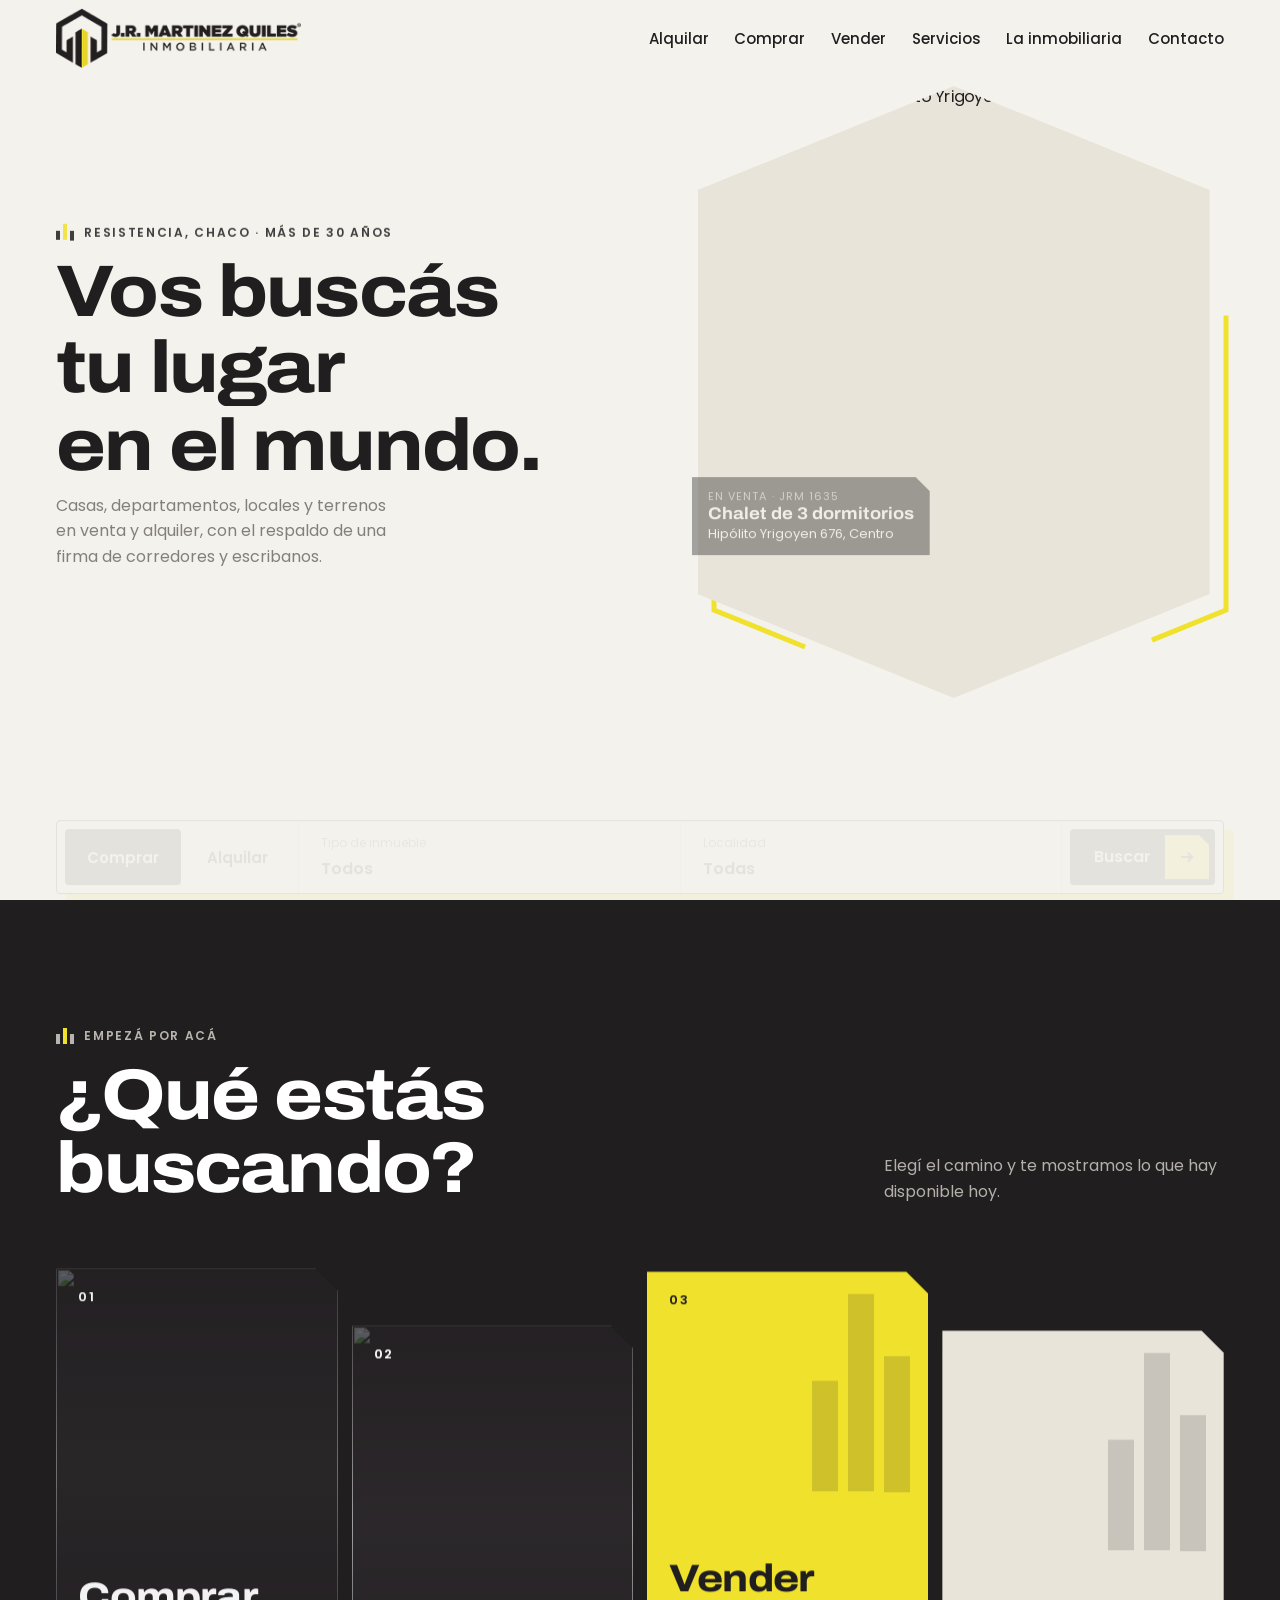
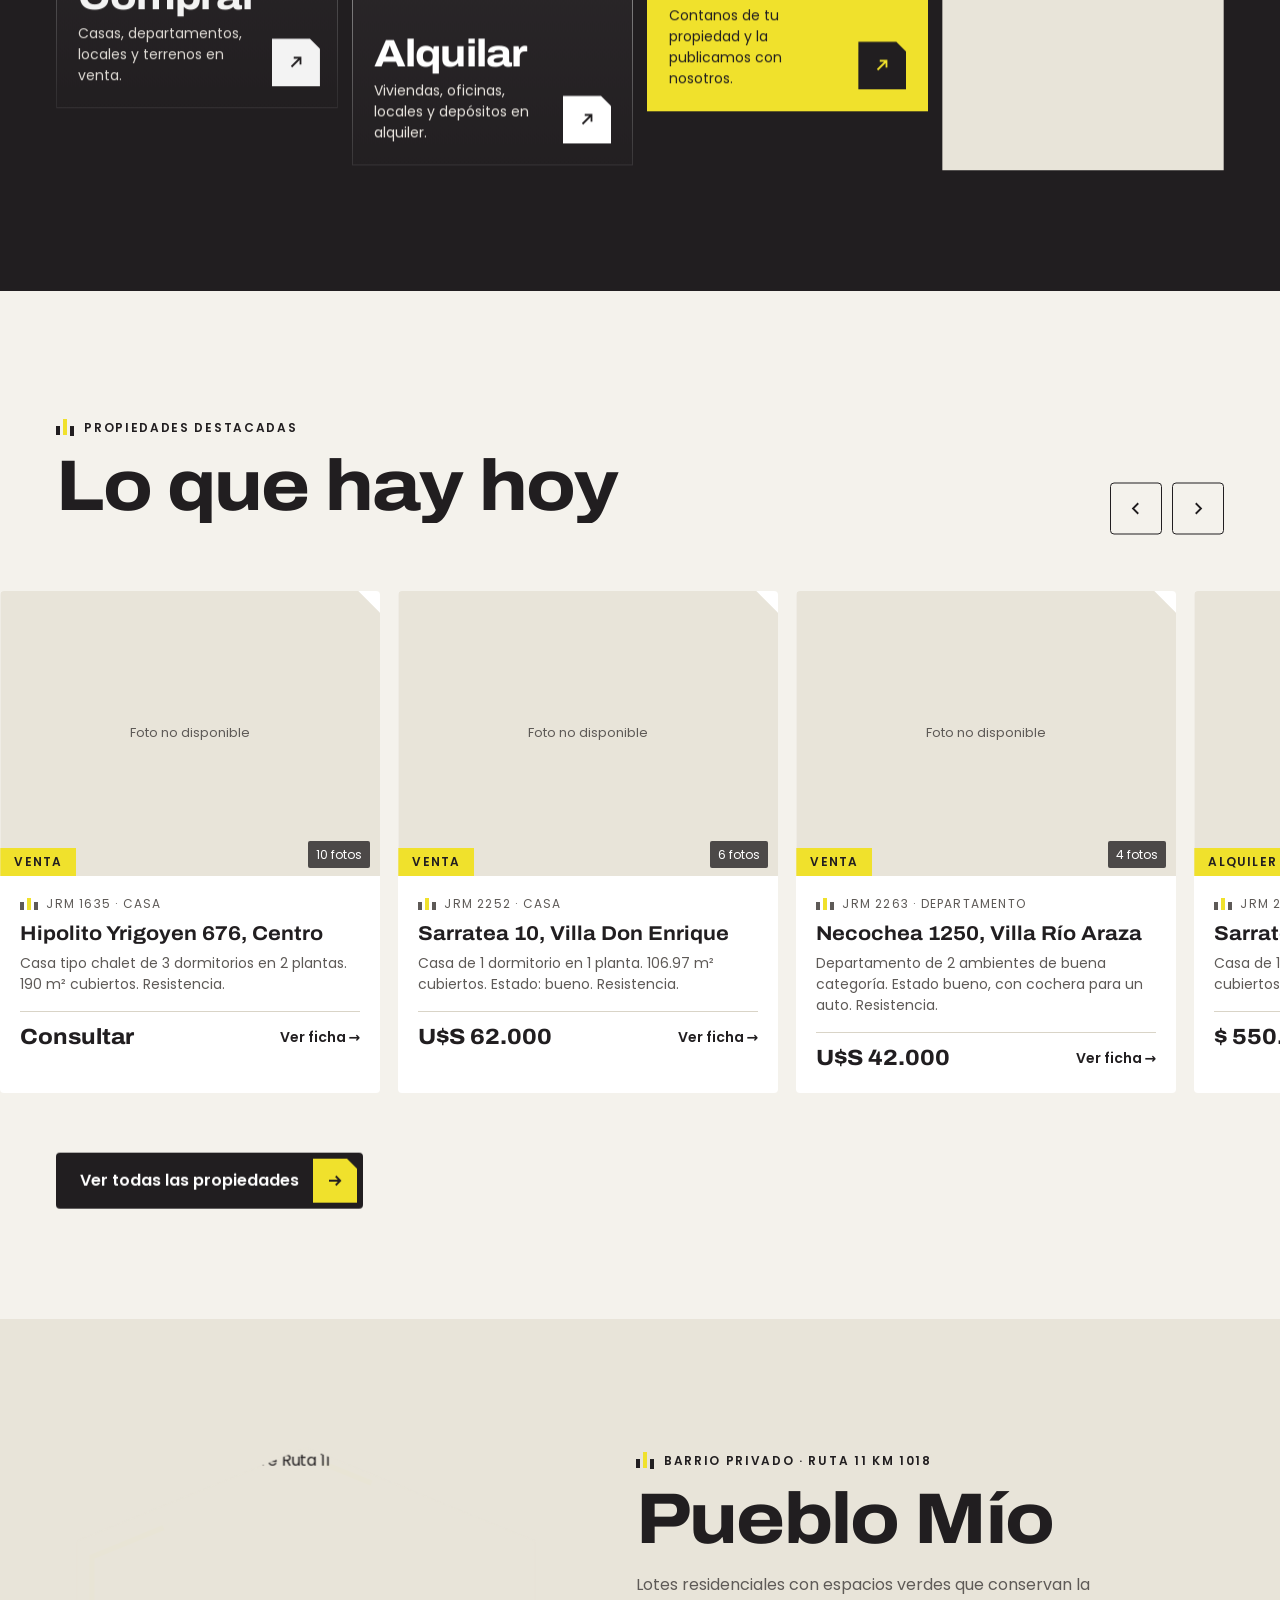
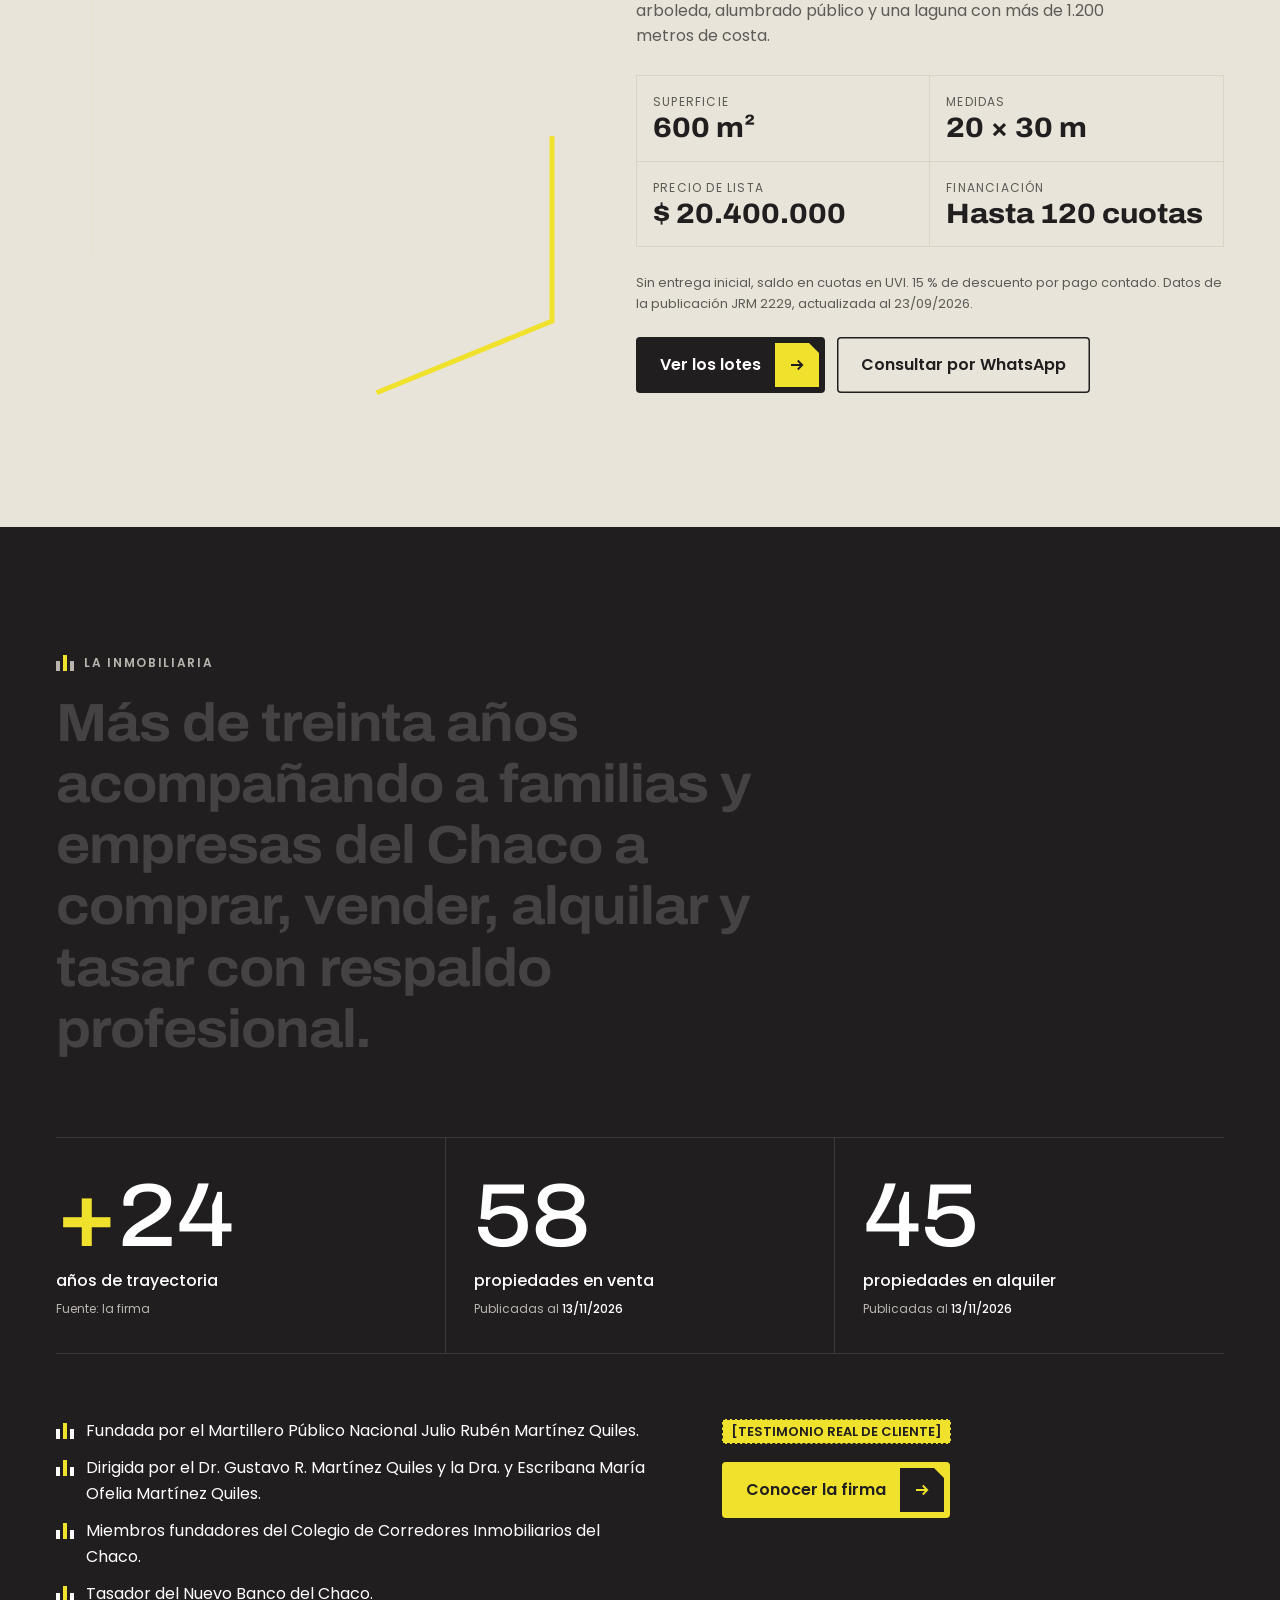
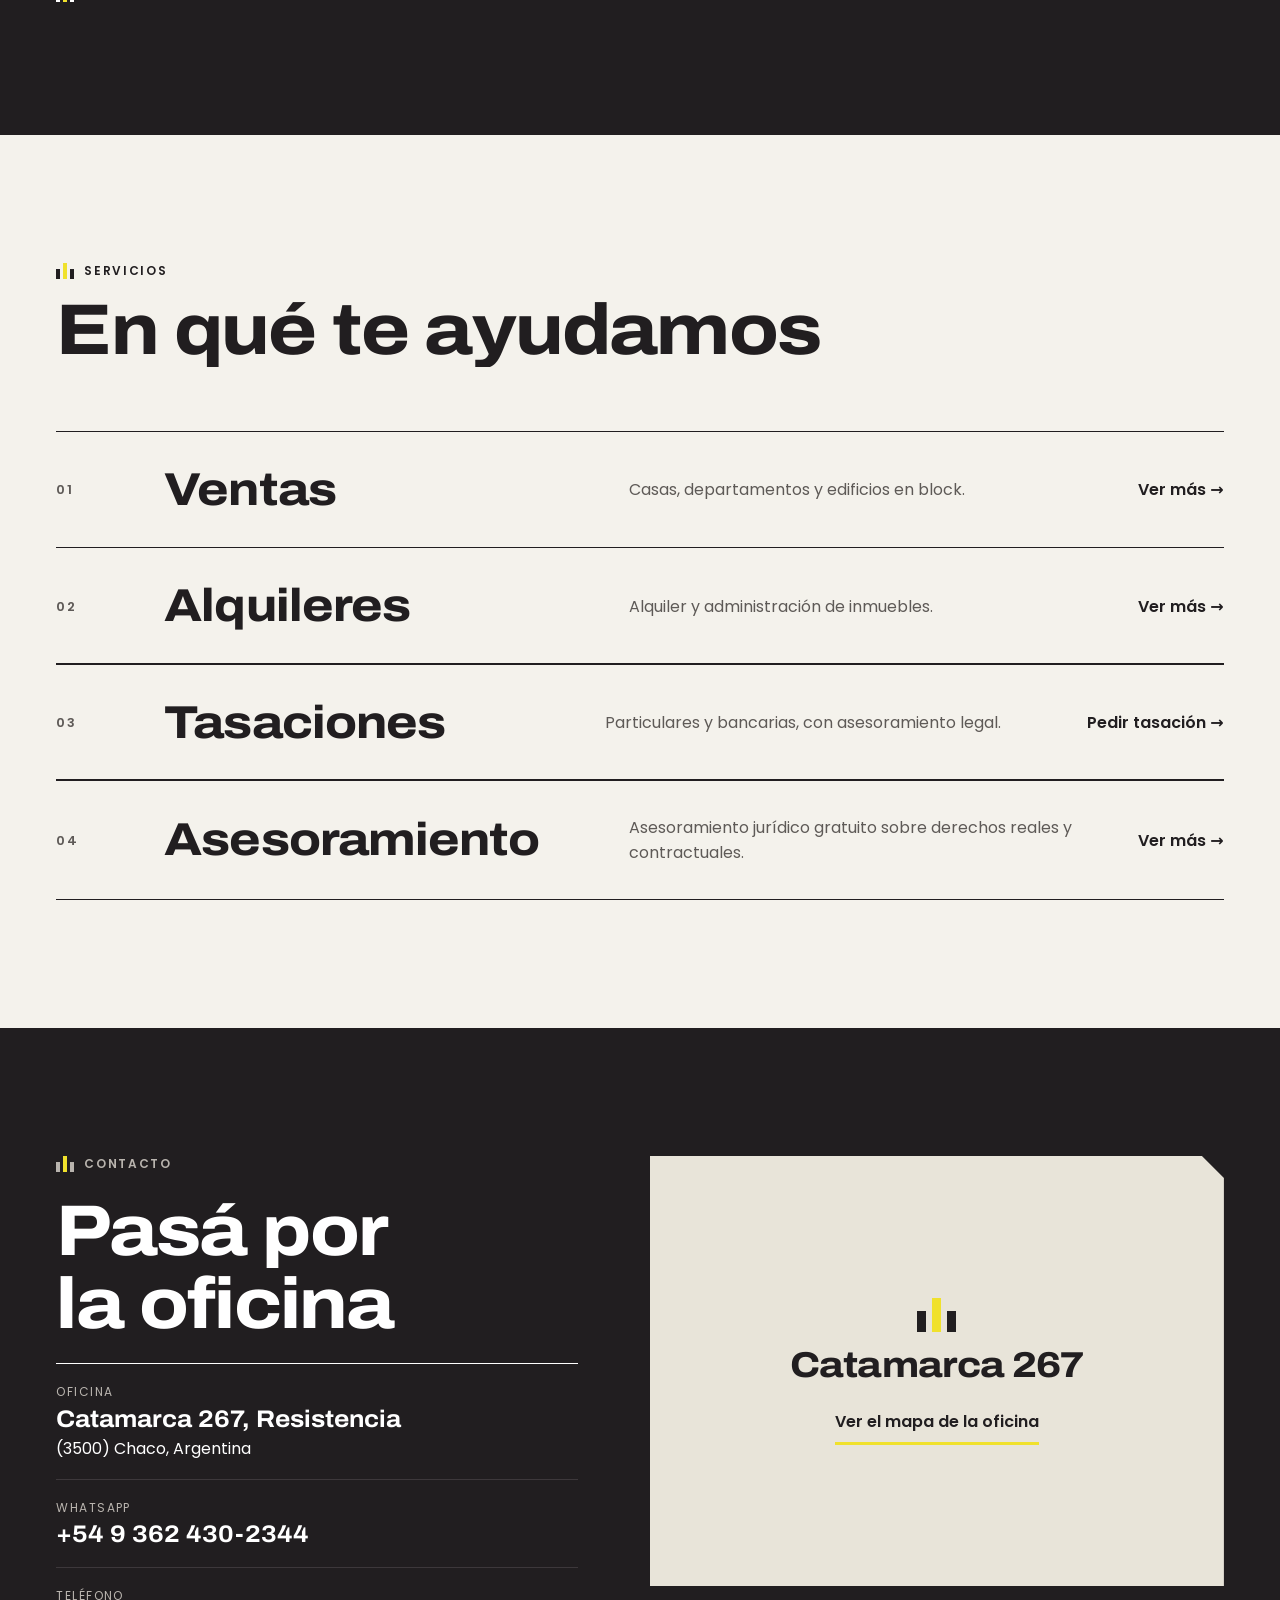
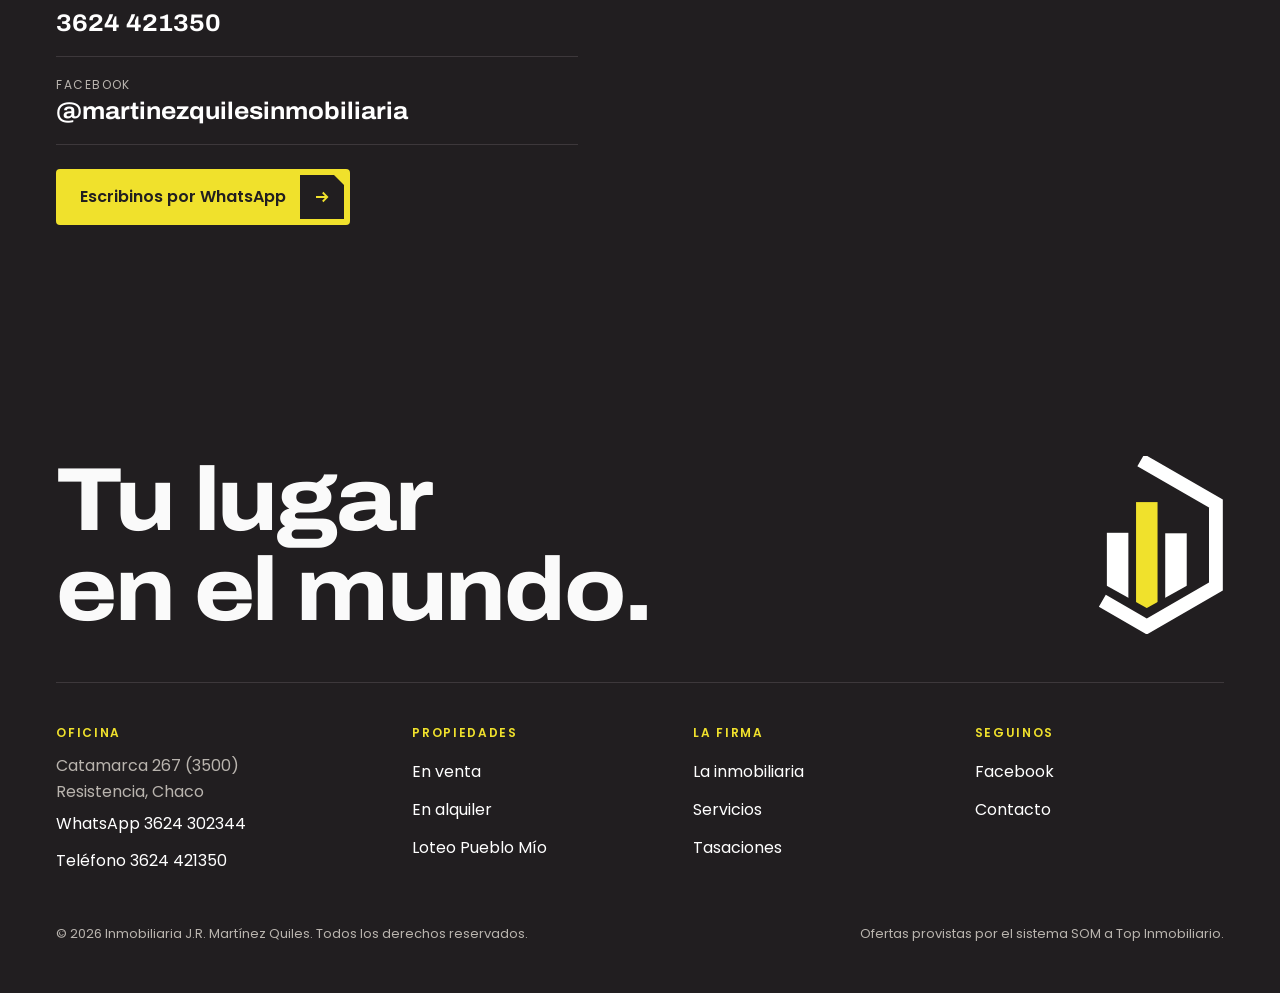
==== index.html @ 49e7b8f3 "feat: rediseño completo del sitio de J.R. Martínez Quiles" ====
<!doctype html>
<html lang="es-AR" class="no-js">
<head>
<meta charset="utf-8">
<meta name="viewport" content="width=device-width, initial-scale=1, viewport-fit=cover">
<title>Inmobiliaria J.R. Martínez Quiles · Propiedades en Resistencia, Chaco</title>
<meta name="description" content="Casas, departamentos, locales y terrenos en venta y alquiler en Resistencia y el Chaco. Tasaciones y administración con más de 30 años de trayectoria.">
<link rel="canonical" href="https://inmobiliariamartinezquiles.com.ar/">
<meta name="theme-color" content="#211E20">
<meta property="og:type" content="website">
<meta property="og:locale" content="es_AR">
<meta property="og:site_name" content="J.R. Martínez Quiles Inmobiliaria">
<meta property="og:title" content="Inmobiliaria J.R. Martínez Quiles · Propiedades en Resistencia, Chaco">
<meta property="og:description" content="Casas, departamentos, locales y terrenos en venta y alquiler en Resistencia y el Chaco. Tasaciones y administración con más de 30 años de trayectoria.">
<meta property="og:url" content="https://inmobiliariamartinezquiles.com.ar/">
<meta property="og:image" content="https://inmobiliariamartinezquiles.com.ar/img/og-imagen.png">
<meta name="twitter:card" content="summary_large_image">
<link rel="icon" href="img/favicon.svg" type="image/svg+xml">
<link rel="apple-touch-icon" href="img/apple-touch-icon.png">
<link rel="preload" href="fonts/archivo-var.woff2" as="font" type="font/woff2" crossorigin>
<link rel="preload" href="fonts/poppins-400.woff2" as="font" type="font/woff2" crossorigin>
<link rel="stylesheet" href="vendor/lenis.css">
<link rel="stylesheet" href="css/sitio.css?v=20261113b">
<script>document.documentElement.className=document.documentElement.className.replace('no-js','js');</script>
<!-- Google Analytics 4 (G-5YYN19STQM): se activa al publicar, cuando el cliente confirme que mantiene esa propiedad. Ver LEEME. -->
<script type="application/ld+json">{"@context":"https://schema.org","@type":"RealEstateAgent","name":"J.R. Martínez Quiles Inmobiliaria","url":"https://inmobiliariamartinezquiles.com.ar/","image":"https://inmobiliariamartinezquiles.com.ar/img/og-imagen.png","telephone":"+54 362 442-1350","address":{"@type":"PostalAddress","streetAddress":"Catamarca 267","addressLocality":"Resistencia","addressRegion":"Chaco","postalCode":"3500","addressCountry":"AR"},"areaServed":"Chaco, Argentina","sameAs":["https://www.facebook.com/martinezquilesinmobiliaria/"]}</script>
</head>
<body>
<a class="saltar" href="#contenido">Saltar al contenido</a>
<div class="progreso" aria-hidden="true"></div>

<!-- ===== INICIO Cabecera ===== -->
<header class="cab">
  <div class="wrap">
    <a class="cab__logo" href="index.html" aria-label="J.R. Martínez Quiles Inmobiliaria, ir al inicio"><img src="img/logo.gif" width="530" height="130" alt="J.R. Martínez Quiles Inmobiliaria"></a>
    <nav class="cab__links" aria-label="Principal">
      <a href="propiedades.html?op=alquiler">Alquilar</a><a href="propiedades.html?op=venta">Comprar</a><a href="tasar.html">Vender</a><a href="servicios.html">Servicios</a><a href="empresa.html">La inmobiliaria</a><a href="contacto.html">Contacto</a>
    </nav>
    <button class="cab__menu" type="button" aria-label="Abrir menú" aria-expanded="false" aria-controls="menu"><span></span></button>
  </div>
</header>
<div class="menu" id="menu">
  <nav aria-label="Menú">
    <ul class="menu__lista">
      <li><a href="index.html"><small>00</small>Inicio</a></li>
      <li><a href="propiedades.html?op=alquiler"><small>01</small>Alquilar</a></li>
      <li><a href="propiedades.html?op=venta"><small>02</small>Comprar</a></li>
      <li><a href="tasar.html"><small>03</small>Vender</a></li>
      <li><a href="servicios.html"><small>04</small>Servicios</a></li>
      <li><a href="empresa.html"><small>05</small>La inmobiliaria</a></li>
      <li><a href="contacto.html"><small>06</small>Contacto</a></li>
    </ul>
  </nav>
  <div class="menu__pie">
    <span>Catamarca 267, Resistencia, Chaco</span>
    <a href="https://wa.me/5493624302344?text=Hola%2C%20les%20escribo%20desde%20el%20men%C3%BA%20de%20la%20web.%20Quiero%20hacer%20una%20consulta." target="_blank" rel="noopener">WhatsApp 3624 302344</a>
  </div>
</div>
<!-- ===== FIN Cabecera ===== -->

<main id="contenido">

<!-- ===== INICIO Portada ===== -->
<section class="portada" data-oculta-barra>
  <div class="portada__cuerpo wrap">
    <div class="portada__texto">
      <p class="ceja" data-pieza><span class="barras" aria-hidden="true"><i></i><i></i><i></i></span>Resistencia, Chaco · más de 30 años</p>
      <h1 class="titulo"><span class="linea"><span class="linea__in">Vos buscás</span></span><span class="linea"><span class="linea__in">tu lugar</span></span><span class="linea"><span class="linea__in"><span class="sub" data-sub>en el mundo.</span></span></span></h1>
      <p class="portada__bajada" data-pieza>Casas, departamentos, locales y terrenos en venta y alquiler, con el respaldo de una firma de corredores y escribanos.</p>
      <a class="btn " href="propiedades.html" data-pieza>Ver propiedades <span class="btn__flecha"><svg viewBox="0 0 24 24" fill="none" stroke="currentColor" stroke-width="2.4" aria-hidden="true"><path d="M4 12h15M13 6l6 6-6 6"/></svg></span></a>
    </div>
    <div class="portada__foto hex" data-foto>
      <svg class="contorno" viewBox="0 0 100 120" preserveAspectRatio="none" aria-hidden="true"><polygon data-contorno points="50,0 100,20.4 100,99.6 50,120 0,99.6 0,20.4"/></svg>
      <div class="marco"><img src="https://www.topinmobiliario.com/portal/fot/JRM/JRM1635A.JPG" alt="Casa tipo chalet en Hipólito Yrigoyen 676, Resistencia" width="1024" height="766" fetchpriority="high"></div>
      <a class="etiqueta" href="propiedad.html?codigo=1635" data-pieza><small>En venta · JRM 1635</small><b>Chalet de 3 dormitorios</b>Hipólito Yrigoyen 676, Centro</a>
    </div>
  </div>
  <form class="buscador" action="propiedades.html" method="get" data-pieza aria-label="Buscar propiedades">
    <div class="buscador__op" role="radiogroup" aria-label="Operación">
      <label><input class="solo-lector" type="radio" name="op" value="venta" checked><span>Comprar</span></label>
      <label><input class="solo-lector" type="radio" name="op" value="alquiler"><span>Alquilar</span></label>
    </div>
    <label class="buscador__campo">Tipo de inmueble
      <select name="tipo"><option value="">Todos</option><option value="casa">Casas</option><option value="departamento">Departamentos</option><option value="local">Locales</option><option value="oficina">Oficinas</option><option value="terreno">Terrenos</option><option value="deposito">Depósitos</option></select></label>
    <label class="buscador__campo">Localidad
      <select name="loc"><option value="">Todas</option><option value="resistencia">Resistencia</option><option value="fontana">Fontana</option><option value="puerto-tirol">Puerto Tirol</option></select></label>
    <button class="btn" type="submit" data-magnetic>Buscar <span class="btn__flecha"><svg viewBox="0 0 24 24" fill="none" stroke="currentColor" stroke-width="2.4" aria-hidden="true"><path d="M4 12h15M13 6l6 6-6 6"/></svg></span></button>
  </form>
</section>
<!-- ===== FIN Portada ===== -->

<!-- ===== INICIO Qué estás buscando ===== -->
<section class="seccion oscuro" id="buscar">
  <div class="wrap">
    <div class="cabecera-sec cabecera-sec--fila">
      <div style="display:grid;gap:16px">
        <p class="ceja" ><span class="barras" aria-hidden="true"><i></i><i></i><i></i></span>Empezá por acá</p>
        <h2 class="titulo h-lg" data-split>¿Qué estás <span class="sub">buscando?</span></h2>
      </div>
      <p class="bajada" data-reveal style="max-width:34ch">Elegí el camino y te mostramos lo que hay disponible hoy.</p>
    </div>
    <div class="que">
      <a class="que__item" href="propiedades.html?op=venta" data-reveal>
        <img src="https://www.topinmobiliario.com/portal/fot/JRM/JRM1635B.JPG" alt="" loading="lazy" decoding="async">
        <span class="que__num">01</span>
        <div class="que__pie"><div><h3>Comprar</h3><p>Casas, departamentos, locales y terrenos en venta.</p></div><span class="que__flecha"><svg viewBox="0 0 24 24" fill="none" stroke="currentColor" stroke-width="2.4" aria-hidden="true"><path d="M6 18L18 6M9 6h9v9"/></svg></span></div>
      </a>
      <a class="que__item" href="propiedades.html?op=alquiler" data-reveal>
        <img src="https://www.topinmobiliario.com/portal/fot/JRM/JRM2263A.JPG" alt="" loading="lazy" decoding="async">
        <span class="que__num">02</span>
        <div class="que__pie"><div><h3>Alquilar</h3><p>Viviendas, oficinas, locales y depósitos en alquiler.</p></div><span class="que__flecha"><svg viewBox="0 0 24 24" fill="none" stroke="currentColor" stroke-width="2.4" aria-hidden="true"><path d="M6 18L18 6M9 6h9v9"/></svg></span></div>
      </a>
      <a class="que__item que__item--plano" href="tasar.html" data-reveal>
        <span class="que__deco" aria-hidden="true"><i></i><i></i><i></i></span>
        <span class="que__num">03</span>
        <div class="que__pie"><div><h3>Vender</h3><p>Contanos de tu propiedad y la publicamos con nosotros.</p></div><span class="que__flecha"><svg viewBox="0 0 24 24" fill="none" stroke="currentColor" stroke-width="2.4" aria-hidden="true"><path d="M6 18L18 6M9 6h9v9"/></svg></span></div>
      </a>
      <a class="que__item que__item--piedra" href="tasar.html#formulario" data-reveal>
        <span class="que__deco" aria-hidden="true"><i></i><i></i><i></i></span>
        <span class="que__num">04</span>
        <div class="que__pie"><div><h3>Tasar</h3><p style="color:var(--muted)">Tasaciones particulares y bancarias.</p></div><span class="que__flecha" style="background:var(--ink);color:var(--yellow)"><svg viewBox="0 0 24 24" fill="none" stroke="currentColor" stroke-width="2.4" aria-hidden="true"><path d="M6 18L18 6M9 6h9v9"/></svg></span></div>
      </a>
    </div>
  </div>
</section>
<!-- ===== FIN Qué estás buscando ===== -->

<!-- ===== INICIO Destacadas ===== -->
<section class="seccion" id="destacadas">
  <div class="wrap">
    <div class="cabecera-sec cabecera-sec--fila">
      <div style="display:grid;gap:16px">
        <p class="ceja" ><span class="barras" aria-hidden="true"><i></i><i></i><i></i></span>Propiedades destacadas</p>
        <h2 class="titulo h-lg" data-split>Lo que hay <span class="sub">hoy</span></h2>
      </div>
      <div class="carril__ctrl" data-reveal>
        <button type="button" class="redondo" data-carril-ant aria-label="Propiedades anteriores"><svg viewBox="0 0 24 24" fill="none" stroke="currentColor" stroke-width="2.4" aria-hidden="true"><path d="M15 5l-7 7 7 7"/></svg></button>
        <button type="button" class="redondo" data-carril-sig aria-label="Más propiedades"><svg viewBox="0 0 24 24" fill="none" stroke="currentColor" stroke-width="2.4" aria-hidden="true"><path d="M9 5l7 7-7 7"/></svg></button>
      </div>
    </div>
    <div class="carril" data-carril data-destacadas tabindex="0" aria-label="Propiedades destacadas, deslizá para ver más">
      <noscript><p>Para ver el catálogo activá JavaScript o escribinos por WhatsApp al 3624 302344.</p></noscript>
    </div>
    <p style="margin-top:20px" data-reveal><a class="btn " href="propiedades.html" data-magnetic>Ver todas las propiedades <span class="btn__flecha"><svg viewBox="0 0 24 24" fill="none" stroke="currentColor" stroke-width="2.4" aria-hidden="true"><path d="M4 12h15M13 6l6 6-6 6"/></svg></span></a></p>
  </div>
</section>
<!-- ===== FIN Destacadas ===== -->

<!-- ===== INICIO Loteo Pueblo Mío ===== -->
<section class="seccion piedra" id="pueblo-mio">
  <div class="wrap loteo">
    <div class="loteo__foto hex" data-hex>
      <svg class="contorno" viewBox="0 0 100 120" preserveAspectRatio="none" aria-hidden="true"><polygon points="50,0 100,20.4 100,99.6 50,120 0,99.6 0,20.4"/></svg>
      <div class="marco"><img src="https://www.topinmobiliario.com/portal/fot/JRM/JRM2229A.JPG" alt="Loteo Pueblo Mío sobre Ruta 11" loading="lazy" decoding="async"></div>
    </div>
    <div>
      <p class="ceja" ><span class="barras" aria-hidden="true"><i></i><i></i><i></i></span>Barrio privado · Ruta 11 km 1018</p>
      <h2 class="titulo h-lg" data-split style="margin-top:16px">Pueblo <span class="sub">Mío</span></h2>
      <p class="bajada" data-reveal style="margin-top:16px">Lotes residenciales con espacios verdes que conservan la arboleda, alumbrado público y una laguna con más de 1.200 metros de costa.</p>
      <dl class="loteo__datos" data-reveal>
        <div><dt>Superficie</dt><dd>600 m²</dd></div>
        <div><dt>Medidas</dt><dd>20 × 30 m</dd></div>
        <div><dt>Precio de lista</dt><dd>$ 20.400.000</dd></div>
        <div><dt>Financiación</dt><dd>Hasta 120 cuotas</dd></div>
      </dl>
      <p class="form__nota" data-reveal style="margin-bottom:22px">Sin entrega inicial, saldo en cuotas en UVI. 15 % de descuento por pago contado. Datos de la publicación JRM 2229, actualizada al 23/09/2026.</p>
      <p data-reveal style="display:flex;flex-wrap:wrap;gap:12px"><a class="btn " href="propiedades.html?q=pueblo+mio" data-magnetic>Ver los lotes <span class="btn__flecha"><svg viewBox="0 0 24 24" fill="none" stroke="currentColor" stroke-width="2.4" aria-hidden="true"><path d="M4 12h15M13 6l6 6-6 6"/></svg></span></a><a class="btn btn--linea" target="_blank" rel="noopener" href="https://wa.me/5493624302344?text=Hola%2C%20quiero%20informaci%C3%B3n%20del%20loteo%20Pueblo%20M%C3%ADo%20(Ruta%2011%20km%201018).">Consultar por WhatsApp</a></p>
    </div>
  </div>
</section>
<!-- ===== FIN Loteo Pueblo Mío ===== -->

<!-- ===== INICIO La firma ===== -->
<section class="seccion oscuro" id="firma">
  <div class="wrap">
    <p class="ceja" ><span class="barras" aria-hidden="true"><i></i><i></i><i></i></span>La inmobiliaria</p>
    <p class="manifiesto" data-palabras style="margin-top:22px">Más de treinta años acompañando a familias y empresas del Chaco a comprar, vender, alquilar y tasar con respaldo profesional.</p>
    <div class="cifras">
      <div class="cifra" data-reveal><b>+<span data-count="30">30</span></b><span>años de trayectoria</span><small>Fuente: la firma</small></div>
      <div class="cifra" data-reveal><b><span data-total="venta">74</span></b><span>propiedades en venta</span><small>Publicadas al <span data-fecha-datos>13/11/2026</span></small></div>
      <div class="cifra" data-reveal><b><span data-total="alquiler">57</span></b><span>propiedades en alquiler</span><small>Publicadas al <span data-fecha-datos>13/11/2026</span></small></div>
    </div>
    <div class="firma__pie">
      <ul class="credenciales">
        <li data-reveal><span class="barras" aria-hidden="true"><i></i><i></i><i></i></span><span>Fundada por el Martillero Público Nacional Julio Rubén Martínez Quiles.</span></li>
        <li data-reveal><span class="barras" aria-hidden="true"><i></i><i></i><i></i></span><span>Dirigida por el Dr. Gustavo R. Martínez Quiles y la Dra. y Escribana María Ofelia Martínez Quiles.</span></li>
        <li data-reveal><span class="barras" aria-hidden="true"><i></i><i></i><i></i></span><span>Miembros fundadores del Colegio de Corredores Inmobiliarios del Chaco.</span></li>
        <li data-reveal><span class="barras" aria-hidden="true"><i></i><i></i><i></i></span><span>Tasador del Nuevo Banco del Chaco.</span></li>
      </ul>
      <div data-reveal style="display:grid;gap:18px;justify-items:start">
        <p><span class="marcador">[TESTIMONIO REAL DE CLIENTE]</span></p>
        <a class="btn " href="empresa.html" data-magnetic>Conocer la firma <span class="btn__flecha"><svg viewBox="0 0 24 24" fill="none" stroke="currentColor" stroke-width="2.4" aria-hidden="true"><path d="M4 12h15M13 6l6 6-6 6"/></svg></span></a>
      </div>
    </div>
  </div>
</section>
<!-- ===== FIN La firma ===== -->

<!-- ===== INICIO Servicios ===== -->
<section class="seccion" id="servicios">
  <div class="wrap">
    <div class="cabecera-sec">
      <p class="ceja" ><span class="barras" aria-hidden="true"><i></i><i></i><i></i></span>Servicios</p>
      <h2 class="titulo h-lg" data-split>En qué te <span class="sub">ayudamos</span></h2>
    </div>
    <div class="filas">
      <a class="fila" href="servicios.html#ventas" data-reveal><span class="fila__n">01</span><h3>Ventas</h3><p>Casas, departamentos y edificios en block.</p><span class="fila__ir">Ver más →</span></a>
      <a class="fila" href="servicios.html#alquileres" data-reveal><span class="fila__n">02</span><h3>Alquileres</h3><p>Alquiler y administración de inmuebles.</p><span class="fila__ir">Ver más →</span></a>
      <a class="fila" href="tasar.html" data-reveal><span class="fila__n">03</span><h3>Tasaciones</h3><p>Particulares y bancarias, con asesoramiento legal.</p><span class="fila__ir">Pedir tasación →</span></a>
      <a class="fila" href="servicios.html#juridico" data-reveal><span class="fila__n">04</span><h3>Asesoramiento</h3><p>Asesoramiento jurídico gratuito sobre derechos reales y contractuales.</p><span class="fila__ir">Ver más →</span></a>
    </div>
  </div>
</section>
<!-- ===== FIN Servicios ===== -->

<!-- ===== INICIO Contacto ===== -->
<section class="seccion oscuro" id="contacto" data-oculta-barra>
  <div class="wrap dos">
    <div style="display:grid;gap:24px">
      <p class="ceja" ><span class="barras" aria-hidden="true"><i></i><i></i><i></i></span>Contacto</p>
      <h2 class="titulo h-lg" data-split>Pasá por la <span class="sub">oficina</span></h2>
      <div data-reveal>
      <div class="datos-contacto">
        <a href="https://www.google.com/maps/search/?api=1&query=Catamarca+267,+Resistencia,+Chaco" target="_blank" rel="noopener"><small>Oficina</small><b>Catamarca 267, Resistencia</b><span>(3500) Chaco, Argentina</span></a>
        <a href="https://wa.me/5493624302344?text=Hola%2C%20les%20escribo%20desde%20la%20secci%C3%B3n%20de%20contacto%20de%20la%20web." target="_blank" rel="noopener"><small>WhatsApp</small><b>+54 9 362 430-2344</b></a>
        <a href="tel:+543624421350"><small>Teléfono</small><b>3624 421350</b></a>
        <a href="https://www.facebook.com/martinezquilesinmobiliaria/" target="_blank" rel="noopener"><small>Facebook</small><b>@martinezquilesinmobiliaria</b></a>
      </div></div>
      <p data-reveal><a class="btn " href="https://wa.me/5493624302344?text=Hola%2C%20vi%20la%20web%20de%20la%20inmobiliaria%20y%20quiero%20hacer%20una%20consulta." target="_blank" rel="noopener" data-magnetic>Escribinos por WhatsApp <span class="btn__flecha"><svg viewBox="0 0 24 24" fill="none" stroke="currentColor" stroke-width="2.4" aria-hidden="true"><path d="M4 12h15M13 6l6 6-6 6"/></svg></span></a></p>
    </div>
    <div class="mapa" data-reveal><button type="button" class="mapa__carga" data-src="https://www.google.com/maps?q=Catamarca+267,+Resistencia,+Chaco,+Argentina&output=embed"><span class="barras" aria-hidden="true" style="height:34px;gap:6px"><i style="width:9px"></i><i style="width:9px"></i><i style="width:9px"></i></span><b class="titulo h-md">Catamarca 267</b><span class="enlace">Ver el mapa de la oficina</span></button></div>
  </div>
</section>
<!-- ===== FIN Contacto ===== -->
</main>

<!-- ===== INICIO Pie ===== -->
<footer class="pie">
  <div class="wrap">
    <div class="pie__arriba">
      <p class="titulo pie__lema">Tu lugar<br>en el <span class="sub">mundo.</span></p>
      <svg viewBox="0 0 100 116" class="pie__iso" data-iso-scroll aria-hidden="true">
      <defs><clipPath id="iso-pie"><polygon points="50,17 86,37 86,79 50,99 14,79 14,37"/></clipPath></defs>
      <g clip-path="url(#iso-pie)"><rect data-barra x="24" y="50" width="14" height="60" fill="currentColor"/><rect data-barra x="43" y="30" width="14" height="80" fill="#F0E12C"/><rect data-barra x="62" y="50" width="14" height="60" fill="currentColor"/></g>
      <polygon data-hexa points="50,5 95,31 95,85 50,111 5,85 5,31" fill="none" stroke="currentColor" stroke-width="9" stroke-linecap="square"/>
    </svg>
    </div>
    <div class="pie__cols">
      <div>
        <h2>Oficina</h2>
        <p>Catamarca 267 (3500)<br>Resistencia, Chaco</p>
        <a href="https://wa.me/5493624302344?text=Hola%2C%20les%20escribo%20desde%20la%20web%20de%20la%20inmobiliaria." target="_blank" rel="noopener">WhatsApp 3624 302344</a>
        <a href="tel:+543624421350">Teléfono 3624 421350</a>
      </div>
      <div>
        <h2>Propiedades</h2>
        <a href="propiedades.html?op=venta">En venta</a>
        <a href="propiedades.html?op=alquiler">En alquiler</a>
        <a href="propiedades.html?q=pueblo+mio">Loteo Pueblo Mío</a>
      </div>
      <div>
        <h2>La firma</h2>
        <a href="empresa.html">La inmobiliaria</a>
        <a href="servicios.html">Servicios</a>
        <a href="tasar.html">Tasaciones</a>
      </div>
      <div>
        <h2>Seguinos</h2>
        <a href="https://www.facebook.com/martinezquilesinmobiliaria/" target="_blank" rel="noopener">Facebook</a>
        <a href="contacto.html">Contacto</a>
      </div>
    </div>
    <div class="pie__legal">
      <span>© <span data-anio>2026</span> Inmobiliaria J.R. Martínez Quiles. Todos los derechos reservados.</span>
      <span>Ofertas provistas por el sistema SOM a Top Inmobiliario.</span>
    </div>
  </div>
</footer>
<!-- ===== FIN Pie ===== -->

<div class="barra-movil">
  <a href="https://wa.me/5493624302344?text=Hola%2C%20les%20escribo%20desde%20la%20web.%20Quiero%20hacer%20una%20consulta." target="_blank" rel="noopener">WhatsApp</a>
  <a href="propiedades.html">Ver propiedades</a>
</div>
<div class="cursor" aria-hidden="true">Arrastrá</div>
<div class="telon" aria-hidden="true"><span class="barras"><i></i><i></i><i></i></span></div>
<div class="cortina" aria-hidden="true"><svg viewBox="0 0 100 116" style="color:#fff" aria-hidden="true">
      <defs><clipPath id="iso-cortina"><polygon points="50,17 86,37 86,79 50,99 14,79 14,37"/></clipPath></defs>
      <g clip-path="url(#iso-cortina)"><rect data-barra x="24" y="50" width="14" height="60" fill="currentColor"/><rect data-barra x="43" y="30" width="14" height="80" fill="#F0E12C"/><rect data-barra x="62" y="50" width="14" height="60" fill="currentColor"/></g>
      <polygon data-hexa points="50,5 95,31 95,85 50,111 5,85 5,31" fill="none" stroke="currentColor" stroke-width="9" stroke-linecap="square"/>
    </svg></div>

<script src="vendor/gsap.min.js" defer></script>
<script src="vendor/ScrollTrigger.min.js" defer></script>
<script src="vendor/SplitText.min.js" defer></script>
<script src="vendor/lenis.min.js" defer></script>
<script src="data/propiedades.js?v=20261113b" defer></script>
<script src="js/catalogo.js?v=20261113b" defer></script>
<script src="js/main.js?v=20261113b" defer></script>
</body>
</html>
---- vendor/lenis.css ----
html.lenis,html.lenis body{height:auto}.lenis:not(.lenis-autoToggle).lenis-stopped{overflow:clip}.lenis [data-lenis-prevent],.lenis [data-lenis-prevent-wheel],.lenis [data-lenis-prevent-touch]{overscroll-behavior:contain}.lenis.lenis-smooth iframe{pointer-events:none}.lenis.lenis-autoToggle{transition-property:overflow;transition-duration:1ms;transition-behavior:allow-discrete}
---- css/sitio.css ----
/* J.R. Martínez Quiles Inmobiliaria · dirección de arte "Se levanta" */
@font-face{font-family:"Archivo";src:url(../fonts/archivo-var.woff2) format("woff2");font-weight:100 900;font-stretch:62% 125%;font-display:swap}
@font-face{font-family:"Poppins";src:url(../fonts/poppins-400.woff2) format("woff2");font-weight:400;font-display:swap}
@font-face{font-family:"Poppins";src:url(../fonts/poppins-500.woff2) format("woff2");font-weight:500;font-display:swap}
@font-face{font-family:"Poppins";src:url(../fonts/poppins-600.woff2) format("woff2");font-weight:600;font-display:swap}

:root{
  /* Color: sale del logo */
  --ink:#211E20; --ink-2:#2E2A2D; --ink-3:#3D383B;
  --yellow:#F0E12C;
  --bg:#F4F2EC; --stone:#E8E4D9; --surface:#FFFFFF; --line:#D9D4C7;
  --muted:#5E5A57; --muted-on-dark:#B9B4AE; --error:#B3261E; --wa:#128C4A;
  --cta:var(--ink); --cta-ink:#FFFFFF;
  /* Tipografía */
  --font-display:"Archivo",system-ui,sans-serif; --font-body:"Poppins",system-ui,sans-serif;
  /* Forma: el logo es anguloso, radios mínimos y esquina en corte */
  --r:4px; --cut:22px;
  --hex:polygon(50% 0,100% 17%,100% 83%,50% 100%,0 83%,0 17%);
  --corte:polygon(0 0,calc(100% - var(--cut)) 0,100% var(--cut),100% 100%,0 100%);
  /* Movimiento (pareja del objeto M en main.js) */
  --ease:cubic-bezier(.22,1,.36,1); --ease-io:cubic-bezier(.76,0,.24,1); --dur:1.05s; --dist:26px; --t-hover:.45s;
  /* Espacio */
  --gutter:clamp(18px,4.4vw,64px); --maxw:1320px; --section-y:clamp(72px,10vw,150px); --cab:76px;
}

*,*::before,*::after{box-sizing:border-box}
html{-webkit-text-size-adjust:100%;scroll-padding-top:var(--cab)}
body{margin:0;background:var(--bg);color:var(--ink);font:400 16px/1.6 var(--font-body);overflow-x:clip;-webkit-font-smoothing:antialiased}
img,svg,iframe{display:block;max-width:100%}
h1,h2,h3,h4,p,ul,ol,dl,dd,figure{margin:0}
ul,ol{padding:0;list-style:none}
a{color:inherit}
button,input,select,textarea{font:inherit;color:inherit}
button{cursor:pointer}
[hidden]{display:none!important}
:focus-visible{outline:3px solid var(--ink);outline-offset:3px}
.oscuro :focus-visible,.menu :focus-visible,.luz :focus-visible{outline-color:var(--yellow)}
::selection{background:var(--yellow);color:var(--ink)}
.solo-lector{position:absolute;width:1px;height:1px;overflow:hidden;clip-path:inset(50%);white-space:nowrap}
.saltar{position:fixed;left:12px;top:-80px;z-index:200;padding:12px 18px;background:var(--yellow);color:var(--ink);font-weight:600;border-radius:var(--r)}
.saltar:focus{top:12px}

.wrap{max-width:var(--maxw);margin-inline:auto;padding-inline:var(--gutter)}
.seccion{padding-block:var(--section-y);position:relative}
.oscuro{background:var(--ink);color:#fff}
.piedra{background:var(--stone)}
.oscuro p{color:var(--muted-on-dark)}

/* ---------- Piezas de marca ---------- */
.barras{display:inline-flex;align-items:flex-end;gap:3px;height:16px;flex:none}
.barras i{display:block;width:4px;background:currentColor;transform-origin:50% 100%}
.barras i:nth-child(1),.barras i:nth-child(3){height:60%}
.barras i:nth-child(2){height:100%;background:var(--yellow)}
.ceja{display:flex;align-items:center;gap:10px;font:600 12px/1.3 var(--font-body);letter-spacing:.14em;text-transform:uppercase}
.titulo{font-family:var(--font-display);font-weight:760;font-stretch:112%;letter-spacing:-.025em;line-height:1;text-wrap:balance}
.h-xl{font-size:clamp(44px,8.6vw,112px)}
.h-lg{font-size:clamp(34px,5.6vw,72px)}
.h-md{font-size:clamp(24px,3vw,36px);line-height:1.1}
.sub{display:inline;background:linear-gradient(var(--yellow),var(--yellow)) 0 92%/var(--sub,100%) .34em no-repeat}
.oscuro .sub{background-position:0 100%;background-size:var(--sub,100%) .13em;padding-bottom:.08em}
.bajada{max-width:52ch;color:var(--muted);font-size:clamp(16px,1.25vw,18px)}
.cabecera-sec{display:grid;gap:16px;margin-bottom:clamp(32px,5vw,64px)}
.cabecera-sec--fila{align-items:end}
@media (min-width:900px){.cabecera-sec--fila{grid-template-columns:1fr auto}}
.marcador{display:inline-block;padding:2px 8px;background:var(--yellow);color:var(--ink);font:600 13px/1.5 var(--font-body);border:1px dashed var(--ink)}

.btn{display:inline-flex;align-items:center;justify-content:space-between;gap:14px;min-height:56px;padding:6px 6px 6px 24px;border:0;border-radius:var(--r);
  background:var(--cta);color:var(--cta-ink);font:600 16px/1 var(--font-body);text-decoration:none;transition:transform var(--t-hover) var(--ease);will-change:transform}
.btn__flecha{display:grid;place-items:center;width:44px;height:44px;flex:none;background:var(--yellow);color:var(--ink);
  clip-path:polygon(0 0,calc(100% - 10px) 0,100% 10px,100% 100%,0 100%);overflow:hidden}
.btn__flecha svg{width:18px;height:18px;transition:transform var(--t-hover) var(--ease)}
.btn:hover .btn__flecha svg{transform:translateX(4px)}
.btn:active{transform:scale(.97)}
.oscuro .btn:not(.btn--linea),.btn--amarillo{background:var(--yellow);color:var(--ink)}
.oscuro .btn:not(.btn--linea) .btn__flecha,.btn--amarillo .btn__flecha{background:var(--ink);color:var(--yellow)}
.btn--linea{background:none;color:inherit;box-shadow:inset 0 0 0 1.5px currentColor;padding:6px 24px;justify-content:center}
.btn--wa{background:var(--wa);color:#fff}
.btn--wa .btn__flecha{background:#fff;color:var(--wa)}
.oscuro .btn.btn--wa{background:var(--wa);color:#fff}
.oscuro .btn.btn--wa .btn__flecha{background:#fff;color:var(--wa)}
.btn--ancho{width:100%}
.enlace{display:inline-flex;align-items:center;gap:8px;font-weight:600;text-decoration:none;padding-block:10px;
  background:linear-gradient(var(--yellow),var(--yellow)) 0 100%/100% 3px no-repeat;transition:background-size var(--t-hover) var(--ease)}
.enlace:hover{background-size:100% 45%}

/* ---------- Cabecera ---------- */
.cab{position:fixed;inset:0 0 auto 0;z-index:60;height:var(--cab);display:flex;align-items:center;
  transition:transform .5s var(--ease),background-color .3s,box-shadow .3s}
.cab--solida{background:var(--bg);box-shadow:0 1px 0 var(--line)}
.cab--oculta{transform:translateY(-101%)}
.cab .wrap{width:100%;display:flex;align-items:center;justify-content:space-between;gap:20px}
.cab__logo{background:var(--bg);flex:none}
.cab__logo img{height:54px;width:auto;mix-blend-mode:multiply}
.cab__links{display:none;gap:clamp(14px,2vw,30px);font:500 15px/1 var(--font-body)}
.cab__links a{text-decoration:none;padding-block:10px;white-space:nowrap;background:linear-gradient(var(--yellow),var(--yellow)) 0 100%/0 3px no-repeat;transition:background-size var(--t-hover) var(--ease)}
.cab__links a:hover,.cab__links a[aria-current=page]{background-size:100% 3px}
.cab__menu{display:grid;place-items:center;width:48px;height:48px;border:1.5px solid var(--ink);border-radius:var(--r);background:var(--bg);position:relative;z-index:80}
.cab__menu span{display:block;width:20px;height:2px;background:var(--ink);box-shadow:0 6px 0 var(--ink),0 -6px 0 var(--ink);transition:box-shadow .3s,transform .3s}
.menu-abierto .cab__menu{background:var(--yellow);border-color:var(--yellow)}
.menu-abierto .cab__menu span{box-shadow:none;transform:rotate(45deg)}
.menu-abierto .cab__menu span::after{content:"";display:block;width:20px;height:2px;background:var(--ink);transform:rotate(90deg)}
.menu-abierto .cab{transform:none}
@media (min-width:1080px){.cab__links{display:flex}.cab__menu{display:none}.cab__logo img{height:60px}}

.menu{position:fixed;inset:0;z-index:55;background:var(--ink);color:#fff;display:flex;flex-direction:column;justify-content:center;gap:28px;
  padding:calc(var(--cab) + 20px) var(--gutter) 32px;visibility:hidden;overflow-y:auto}
.menu-abierto .menu{visibility:visible}
.no-js .menu{display:none}
.menu__lista{display:grid;gap:4px}
.menu__lista a{display:flex;align-items:baseline;gap:14px;padding:8px 0;font:760 clamp(30px,9vw,54px)/1.1 var(--font-display);font-stretch:112%;letter-spacing:-.02em;text-decoration:none}
.menu__lista a small{font:500 12px/1 var(--font-body);letter-spacing:.12em;color:var(--yellow)}
.menu__pie{display:grid;gap:6px;font-size:14px;color:var(--muted-on-dark)}
.menu__pie a{color:#fff}

.progreso{position:fixed;left:0;top:0;z-index:70;width:100%;height:3px;background:var(--yellow);transform:scaleX(0);transform-origin:0 50%;pointer-events:none}

/* ---------- Telón entre páginas y cortina de la firma ---------- */
.telon,.cortina{position:fixed;inset:0;z-index:100;background:var(--ink);display:none;place-items:center;pointer-events:none}
.js .telon,.js .cortina{display:grid;animation:rescate .01s 4.5s forwards}
.js .cortina{pointer-events:auto}
.telon .barras{height:44px;gap:7px;color:#fff}.telon .barras i{width:11px}
.cortina svg{width:min(34vw,150px);overflow:visible}
@keyframes rescate{to{visibility:hidden}}

/* ---------- Portada (inicio) ---------- */
.portada{position:relative;min-height:100svh;display:flex;flex-direction:column;padding-top:var(--cab);overflow:hidden;isolation:isolate}
.portada__cuerpo{flex:1;display:grid;gap:28px;padding-block:22px 0;align-content:start;width:100%}
.portada__texto{display:grid;gap:18px;justify-items:start}
.portada h1{font-size:clamp(46px,13.4vw,128px);line-height:.98;text-wrap:nowrap}
.linea{display:block;overflow:hidden;padding-bottom:.12em;margin-bottom:-.12em}
.linea__in{display:block}
.portada__bajada{max-width:34ch;color:var(--muted);font-size:clamp(15px,1.25vw,18px)}
.portada__foto{position:relative;justify-self:center;width:min(80vw,560px);aspect-ratio:5/6;margin-bottom:-14%}
.hex{position:relative}
.hex .marco{position:absolute;inset:0;clip-path:var(--hex);overflow:hidden;background:var(--stone)}
.hex .marco img{width:100%;height:112%;object-fit:cover}
.hex .contorno{position:absolute;inset:0;width:100%;height:100%;overflow:visible;transform:translate(9px,10px);pointer-events:none}
.hex .contorno polygon{fill:none;stroke:var(--yellow);stroke-width:5;vector-effect:non-scaling-stroke}
.etiqueta{position:absolute;left:-6px;bottom:26%;display:grid;gap:2px;padding:12px 16px;background:var(--ink);color:#fff;text-decoration:none;
  clip-path:polygon(0 0,calc(100% - 14px) 0,100% 14px,100% 100%,0 100%);font-size:13px;line-height:1.3}
.etiqueta b{font:700 17px/1.1 var(--font-display);font-stretch:108%}
.etiqueta small{color:var(--muted-on-dark);font-size:11px;letter-spacing:.1em;text-transform:uppercase}
.buscador{display:none}
@media (min-width:900px){
  .portada__cuerpo{grid-template-columns:minmax(0,1.08fr) minmax(0,.92fr);align-items:center;gap:40px;padding-block:10px 130px}
  .portada h1{font-size:clamp(54px,5.7vw,104px)}
  .portada__foto{width:min(40vw,540px);max-height:68svh;margin-bottom:0;justify-self:end;margin-right:14px}
  .hex .contorno{transform:translate(16px,16px)}
  .portada__texto .btn{display:none}
  .buscador{position:absolute;left:var(--gutter);right:var(--gutter);bottom:30px;max-width:calc(var(--maxw) - 2*var(--gutter));margin-inline:auto;z-index:2;
    display:grid;grid-template-columns:auto 1fr 1fr auto;align-items:stretch;background:var(--surface);border:1.5px solid var(--ink);border-radius:var(--r);box-shadow:10px 10px 0 var(--yellow)}
  .buscador__op{display:flex;padding:8px;gap:4px;border-right:1px solid var(--line)}
  .buscador__op label{display:grid}
  .buscador__op span{display:grid;place-items:center;padding:0 22px;min-height:48px;border-radius:var(--r);font:600 15px/1 var(--font-body);cursor:pointer;transition:background-color .25s,color .25s}
  .buscador__op input:checked + span{background:var(--ink);color:#fff}
  .buscador__op input:focus-visible + span{outline:3px solid var(--ink);outline-offset:2px}
  .buscador__campo{display:grid;gap:2px;padding:12px 22px;border-right:1px solid var(--line);font-size:12px;color:var(--muted)}
  .buscador select{border:0;background:none;font:600 16px/1.3 var(--font-body);color:var(--ink);padding:0;appearance:none;cursor:pointer;width:100%}
  .buscador .btn{margin:8px}
}

/* ---------- Portada interior ---------- */
.tapa{padding:calc(var(--cab) + clamp(36px,7vw,90px)) 0 clamp(40px,6vw,80px);position:relative;overflow:hidden}
.tapa__in{display:grid;gap:18px}
.tapa .bajada{max-width:60ch}
.migas{display:flex;flex-wrap:wrap;gap:8px;font-size:13px;color:var(--muted)}
.migas a{text-decoration:none;border-bottom:1px solid var(--line)}
.tapa__hex{display:none}
@media (min-width:900px){
  .tapa__in{grid-template-columns:1fr auto;align-items:end}
  .tapa__hex{display:block;width:clamp(120px,14vw,200px);aspect-ratio:5/6;color:var(--ink)}
}

/* ---------- ¿Qué estás buscando? ---------- */
.que{display:grid;gap:14px}
.que__item{position:relative;display:grid;align-content:space-between;gap:120px;min-height:260px;padding:22px;overflow:hidden;text-decoration:none;color:#fff;
  background:var(--ink-2);clip-path:var(--corte);isolation:isolate}
.que__item img{position:absolute;inset:0;z-index:-2;width:100%;height:100%;object-fit:cover;transition:transform 1.1s var(--ease)}
.que__item::after{content:"";position:absolute;inset:0;z-index:-1;background:linear-gradient(180deg,rgba(33,30,32,.72) 0%,rgba(33,30,32,.2) 45%,rgba(33,30,32,.86) 100%);transition:opacity .5s}
.que__item:hover img{transform:scale(1.07)}
.que__num{font:600 13px/1 var(--font-body);letter-spacing:.14em}
.que__item h3{font:760 clamp(28px,3vw,40px)/1 var(--font-display);font-stretch:112%;letter-spacing:-.02em;margin-bottom:8px}
.que__item p{font-size:14px;line-height:1.5;color:#E9E5DF;max-width:26ch}
.que__pie{display:flex;align-items:end;justify-content:space-between;gap:14px}
.que__flecha{display:grid;place-items:center;width:48px;height:48px;flex:none;background:#fff;color:var(--ink);clip-path:polygon(0 0,calc(100% - 10px) 0,100% 10px,100% 100%,0 100%);transition:background-color .3s}
.que__flecha svg{width:18px;height:18px;transition:transform var(--t-hover) var(--ease)}
.que__item:hover .que__flecha{background:var(--yellow)}
.que__item:hover .que__flecha svg{transform:translate(3px,-3px)}
.que__item--plano{background:var(--yellow);color:var(--ink)}
.que__item--plano::after{display:none}
.que__item--plano p{color:var(--ink)}
.que__item--plano .que__flecha{background:var(--ink);color:var(--yellow)}
.que__item--plano:hover .que__flecha{background:var(--ink)}
.que__item--piedra{background:var(--stone);color:var(--ink)}
.que__item--piedra::after{display:none}
.que__deco{position:absolute;right:18px;top:18px;z-index:-1;display:flex;align-items:flex-end;gap:10px;height:46%;opacity:.16}
.que__deco i{width:26px;background:currentColor;transform-origin:50% 100%}
.que__deco i:nth-child(1){height:55%}.que__deco i:nth-child(2){height:100%}.que__deco i:nth-child(3){height:72%}
@media (min-width:700px){.que{grid-template-columns:repeat(2,1fr)}}
@media (min-width:1080px){
  .que{grid-template-columns:repeat(4,1fr);align-items:start}
  .que__item{min-height:440px}
  .que__item:nth-child(even){margin-top:56px}
}

/* ---------- Tarjeta de propiedad ---------- */
.tarjeta{display:grid;grid-template-rows:auto 1fr;background:var(--surface);border-radius:var(--r);text-decoration:none;overflow:hidden;color:var(--ink)}
.tarjeta__foto{position:relative;aspect-ratio:4/3;overflow:hidden;clip-path:var(--corte);background:var(--stone)}
.tarjeta__foto img{width:100%;height:100%;object-fit:cover;transition:transform .9s var(--ease)}
.tarjeta:hover .tarjeta__foto img{transform:scale(1.06)}
.tarjeta__op{position:absolute;left:0;bottom:0;padding:8px 14px;background:var(--yellow);font:600 12px/1 var(--font-body);letter-spacing:.1em;text-transform:uppercase}
.tarjeta__n{position:absolute;right:10px;bottom:8px;padding:4px 8px;background:rgba(33,30,32,.78);color:#fff;font-size:12px;border-radius:2px}
.tarjeta__cuerpo{display:grid;gap:8px;padding:18px 20px 20px;align-content:start}
.tarjeta__cod{display:flex;align-items:center;gap:8px;font-size:12px;letter-spacing:.1em;color:var(--muted);text-transform:uppercase}
.tarjeta__cod .barras{height:12px}
.tarjeta h3{font:700 20px/1.2 var(--font-display);font-stretch:108%}
.tarjeta h3 span{background:linear-gradient(var(--yellow),var(--yellow)) 0 100%/0 .3em no-repeat;transition:background-size var(--t-hover) var(--ease)}
.tarjeta:hover h3 span,.tarjeta:focus-visible h3 span{background-size:100% .3em}
.tarjeta__dir{font-size:14px;line-height:1.5;color:var(--muted)}
.tarjeta__pie{display:flex;justify-content:space-between;align-items:center;gap:10px;margin-top:8px;padding-top:14px;border-top:1px solid var(--line);align-self:end}
.tarjeta__precio{font:760 22px/1 var(--font-display);font-stretch:108%;white-space:nowrap}
.tarjeta__ver{font-size:14px;font-weight:600;white-space:nowrap}
.sin-foto{display:grid;place-items:center;width:100%;height:100%;color:var(--muted);font-size:13px}

/* carril de destacadas */
.carril{display:flex;gap:18px;overflow-x:auto;scroll-snap-type:x mandatory;padding:4px var(--gutter) 22px;margin-inline:calc(var(--gutter) * -1);scrollbar-width:none;overscroll-behavior-x:contain}
.carril::-webkit-scrollbar{display:none}
.carril > *{flex:0 0 min(82vw,380px);scroll-snap-align:start}
.carril.arrastrando{scroll-snap-type:none;cursor:grabbing}
.carril.arrastrando a{pointer-events:none}
.carril__ctrl{display:flex;gap:10px}
.redondo{display:grid;place-items:center;width:52px;height:52px;border:1.5px solid var(--ink);border-radius:var(--r);background:none;transition:background-color .3s,color .3s}
.redondo:hover{background:var(--ink);color:var(--yellow)}
.redondo:disabled{opacity:.35;pointer-events:none}
.redondo svg{width:18px;height:18px}
.oscuro .redondo{border-color:#fff;color:#fff}
.cursor{position:fixed;left:0;top:0;z-index:90;display:grid;place-items:center;width:84px;height:84px;margin:-42px 0 0 -42px;background:var(--yellow);color:var(--ink);
  font:600 12px/1 var(--font-body);letter-spacing:.08em;text-transform:uppercase;clip-path:var(--hex);pointer-events:none;opacity:0;transform:scale(.4)}

/* ---------- Loteo ---------- */
.loteo{display:grid;gap:40px;align-items:center}
.loteo__foto{width:min(84vw,460px);aspect-ratio:5/6;justify-self:center}
.loteo__datos{display:grid;grid-template-columns:repeat(2,1fr);gap:1px;background:var(--line);border:1px solid var(--line);margin-block:26px}
.loteo__datos div{background:var(--stone);padding:16px}
.loteo__datos dt{font-size:12px;letter-spacing:.1em;text-transform:uppercase;color:var(--muted)}
.loteo__datos dd{font:760 clamp(20px,2.2vw,28px)/1.2 var(--font-display);font-stretch:108%}
@media (min-width:900px){.loteo{grid-template-columns:minmax(0,.85fr) minmax(0,1fr);gap:80px}}

/* ---------- La firma ---------- */
.manifiesto{font:700 clamp(26px,4.2vw,58px)/1.14 var(--font-display);font-stretch:108%;letter-spacing:-.02em;max-width:22ch;color:#fff}
.oscuro p.manifiesto{color:#fff}
.cifras{display:grid;gap:1px;background:var(--ink-3);border-block:1px solid var(--ink-3);margin-top:clamp(40px,6vw,80px)}
.cifra{background:var(--ink);padding:26px 0;display:grid;gap:6px}
.cifra b{font:760 clamp(48px,7vw,96px)/1 var(--font-display);font-stretch:112%;color:var(--yellow);font-variant-numeric:tabular-nums}
.cifra span{color:#fff;font-weight:500}
.cifra small{color:var(--muted-on-dark);font-size:12px}
@media (min-width:800px){.cifras{grid-template-columns:repeat(3,1fr)}.cifra{padding:34px 28px}.cifra:first-child{padding-left:0}}
.firma__pie{display:grid;gap:28px;margin-top:clamp(36px,5vw,64px)}
.credenciales{display:grid;gap:12px}
.credenciales li{display:flex;gap:12px;align-items:flex-start;color:#fff}
.credenciales .barras{margin-top:5px}
@media (min-width:900px){.firma__pie{grid-template-columns:1.2fr 1fr;align-items:start;gap:64px}}

/* ---------- Filas de servicios ---------- */
.filas{border-top:1.5px solid var(--ink)}
.fila{position:relative;display:grid;gap:8px;padding:26px 0;text-decoration:none;transition:padding-left var(--t-hover) var(--ease)}
.fila::after{content:"";position:absolute;left:0;right:0;bottom:0;height:1.5px;background:var(--ink);transform-origin:0 50%}
.fila::before{content:"";position:absolute;left:0;top:0;bottom:0;width:6px;background:var(--yellow);transform:scaleY(0);transform-origin:50% 100%;transition:transform var(--t-hover) var(--ease)}
.fila:hover{padding-left:24px}
.fila:hover::before{transform:scaleY(1)}
.fila__n{font:600 13px/1 var(--font-body);letter-spacing:.14em;color:var(--muted)}
.fila h3{font:760 clamp(26px,3.6vw,48px)/1.05 var(--font-display);font-stretch:112%;letter-spacing:-.02em}
.fila p{color:var(--muted);max-width:52ch}
.fila__ir{font-weight:600;white-space:nowrap}
@media (min-width:900px){.fila{grid-template-columns:80px minmax(0,1fr) minmax(0,1.1fr) auto;align-items:center;gap:28px;padding:34px 0}}
.oscuro .filas{border-color:var(--ink-3)}.oscuro .fila::after{background:var(--ink-3)}

/* ---------- Contacto / mapa ---------- */
.dos{display:grid;gap:40px}
@media (min-width:900px){.dos{grid-template-columns:minmax(0,1fr) minmax(0,1.1fr);gap:72px;align-items:start}}
.datos-contacto{display:grid;gap:0;border-top:1.5px solid currentColor}
.datos-contacto > *{display:grid;gap:2px;padding:18px 0;border-bottom:1px solid var(--line);text-decoration:none}
.oscuro .datos-contacto > *{border-color:var(--ink-3)}
.datos-contacto small{font-size:12px;letter-spacing:.12em;text-transform:uppercase;color:var(--muted)}
.oscuro .datos-contacto small{color:var(--muted-on-dark)}
.datos-contacto b{font:700 clamp(19px,2vw,24px)/1.25 var(--font-display);font-stretch:108%}
.mapa{position:relative;aspect-ratio:4/3;clip-path:var(--corte);background:var(--stone);overflow:hidden}
.mapa iframe{width:100%;height:100%;border:0;filter:grayscale(1) contrast(1.05)}
.mapa__carga{position:absolute;inset:0;display:grid;place-items:center;align-content:center;gap:14px;padding:20px;text-align:center;border:0;background:var(--stone);color:var(--ink);width:100%}

/* ---------- Formularios ---------- */
.form{display:grid;gap:18px;padding:clamp(22px,3vw,36px);background:var(--surface);border-radius:var(--r);clip-path:var(--corte)}
.form__fila{display:grid;gap:18px}
@media (min-width:640px){.form__fila{grid-template-columns:1fr 1fr}}
.campo{display:grid;gap:6px}
.campo label,.campo legend{font-size:13px;font-weight:600}
.campo input,.campo select,.campo textarea{width:100%;min-height:52px;padding:12px 14px;background:var(--bg);border:1.5px solid var(--line);border-radius:var(--r);
  transition:border-color .25s,box-shadow .25s,background-color .25s}
.campo textarea{min-height:130px;resize:vertical}
.campo input:focus,.campo select:focus,.campo textarea:focus{outline:0;border-color:var(--ink);background:#fff;box-shadow:0 3px 0 var(--yellow)}
.campo [aria-invalid=true]{border-color:var(--error)}
.campo__error{font-size:13px;color:var(--error);min-height:0}
.trampa{position:absolute;left:-9999px;width:1px;height:1px;overflow:hidden}
.form__nota{font-size:13px;color:var(--muted)}
.form__ok{display:grid;gap:10px;padding:18px;background:var(--stone);border-left:6px solid var(--yellow)}

/* ---------- Listado ---------- */
.listado{display:grid;gap:28px;padding-bottom:var(--section-y)}
.filtros{display:grid;gap:14px;padding:18px;background:var(--surface);border:1.5px solid var(--ink);border-radius:var(--r);box-shadow:8px 8px 0 var(--yellow)}
.filtros__ops{display:flex;gap:4px;flex-wrap:wrap}
.filtros__ops label{display:grid}
.filtros__ops span{display:grid;place-items:center;padding:0 18px;min-height:46px;border-radius:var(--r);font:600 14px/1 var(--font-body);cursor:pointer;box-shadow:inset 0 0 0 1px var(--line);transition:background-color .25s,color .25s}
.filtros__ops input:checked + span{background:var(--ink);color:#fff;box-shadow:none}
.filtros__ops input:focus-visible + span{outline:3px solid var(--ink);outline-offset:2px}
.filtros__rej{display:grid;gap:12px;grid-template-columns:repeat(2,minmax(0,1fr))}
.filtros__rej .campo--ancho{grid-column:1/-1}
.filtros .campo input,.filtros .campo select{min-height:46px;padding:8px 12px}
.filtros__mas{display:none}
.filtros--abierto .filtros__mas{display:contents}
.filtros__alternar{justify-self:start;background:none;border:0;padding:8px 0;font-weight:600;text-decoration:underline;text-underline-offset:4px}
@media (min-width:900px){
  .filtros__rej{grid-template-columns:repeat(6,minmax(0,1fr))}
  .filtros__rej .campo--ancho{grid-column:span 2}
  .filtros__mas{display:contents}.filtros__alternar{display:none}
}
.resumen{display:flex;flex-wrap:wrap;gap:12px 20px;align-items:center;justify-content:space-between}
.resumen__n{font:760 clamp(22px,2.6vw,32px)/1.1 var(--font-display);font-stretch:108%}
.resumen__n b{background:linear-gradient(var(--yellow),var(--yellow)) 0 92%/100% .34em no-repeat;font-variant-numeric:tabular-nums}
.chips{display:flex;flex-wrap:wrap;gap:8px}
.chip{display:inline-flex;align-items:center;gap:8px;min-height:36px;padding:0 12px;background:var(--ink);color:#fff;border:0;border-radius:var(--r);font-size:13px}
.chip--limpiar{background:none;color:var(--ink);text-decoration:underline;text-underline-offset:4px}
.rejilla{display:grid;gap:20px}
@media (min-width:640px){.rejilla{grid-template-columns:repeat(2,1fr)}}
@media (min-width:1080px){.rejilla{grid-template-columns:repeat(3,1fr);gap:26px}}
.vacio{display:grid;gap:16px;justify-items:start;padding:48px 28px;background:var(--stone);clip-path:var(--corte)}
.pag{display:flex;flex-wrap:wrap;gap:8px;justify-content:center}
.pag button{min-width:48px;height:48px;border:1.5px solid var(--ink);border-radius:var(--r);background:none;font-weight:600;transition:background-color .25s,color .25s}
.pag button[aria-current=page]{background:var(--ink);color:var(--yellow)}
.pag button:hover{background:var(--ink);color:#fff}
.aviso-demo{font-size:13px;color:var(--muted);padding:12px 16px;border-left:4px solid var(--yellow);background:var(--stone)}

/* ---------- Ficha ---------- */
.ficha{padding:calc(var(--cab) + 24px) 0 var(--section-y)}
.ficha__cab{display:grid;gap:14px;margin-block:18px 26px}
.ficha__cab h1{font-size:clamp(32px,5vw,64px)}
.ficha__meta{display:flex;flex-wrap:wrap;gap:8px}
.pastilla{display:inline-flex;align-items:center;min-height:32px;padding:0 12px;font:600 12px/1 var(--font-body);letter-spacing:.08em;text-transform:uppercase;background:var(--stone)}
.pastilla--op{background:var(--yellow)}
.ficha__rej{display:grid;gap:36px}
@media (min-width:1000px){.ficha__rej{grid-template-columns:minmax(0,1fr) 380px;gap:48px;align-items:start}.ficha__lado{position:sticky;top:calc(var(--cab) + 16px)}}
.galeria{display:grid;gap:10px}
.galeria__principal{position:relative;aspect-ratio:4/3;background:var(--stone);clip-path:var(--corte);overflow:hidden}
.galeria__pista{display:flex;height:100%;overflow-x:auto;scroll-snap-type:x mandatory;scrollbar-width:none}
.galeria__pista::-webkit-scrollbar{display:none}
.galeria__pista button{flex:0 0 100%;height:100%;padding:0;border:0;background:var(--ink);scroll-snap-align:start;cursor:zoom-in}
.galeria__pista img{width:100%;height:100%;object-fit:contain}
.galeria__nav{position:absolute;top:50%;translate:0 -50%;display:grid;place-items:center;width:48px;height:48px;border:0;background:var(--yellow);color:var(--ink)}
.galeria__nav svg{width:18px;height:18px}
.galeria__nav--ant{left:0}.galeria__nav--sig{right:0}
.galeria__cuenta{position:absolute;left:0;bottom:0;padding:8px 14px;background:var(--ink);color:#fff;font-size:13px;font-variant-numeric:tabular-nums}
.galeria__minis{display:flex;gap:8px;overflow-x:auto;scrollbar-width:thin;padding-bottom:6px}
.galeria__minis button{flex:0 0 84px;aspect-ratio:4/3;padding:0;border:0;background:var(--stone);opacity:.55;transition:opacity .25s;position:relative}
.galeria__minis button[aria-current=true]{opacity:1;box-shadow:inset 0 -5px 0 var(--yellow)}
.galeria__minis button[aria-current=true]::after{content:"";position:absolute;inset:auto 0 0 0;height:5px;background:var(--yellow)}
.galeria__minis img{width:100%;height:100%;object-fit:cover}
.ficha__bloque{padding-block:32px;border-bottom:1px solid var(--line)}
.ficha__bloque h2{margin-bottom:16px}
.ficha__desc{max-width:68ch;white-space:pre-line}
.rasgos{display:grid;grid-template-columns:repeat(2,minmax(0,1fr));gap:1px;background:var(--line);border:1px solid var(--line)}
.rasgos div{background:var(--bg);padding:14px 16px}
.rasgos dt{font-size:12px;color:var(--muted)}
.rasgos dd{font-weight:600}
@media (min-width:700px){.rasgos{grid-template-columns:repeat(3,minmax(0,1fr))}}
.lado{display:grid;gap:16px;padding:24px;background:var(--ink);color:#fff;clip-path:var(--corte)}
.lado__precio{font:760 clamp(34px,4vw,44px)/1 var(--font-display);font-stretch:112%;color:var(--yellow)}
.oscuro .lado__precio{color:var(--yellow)}
.lado small{color:var(--muted-on-dark)}
.ficha__precio{font:760 30px/1 var(--font-display);font-stretch:112%}
.ficha__precio span{background:linear-gradient(var(--yellow),var(--yellow)) 0 92%/100% .34em no-repeat}
@media (min-width:1000px){.ficha__precio{display:none}}
.lado .campo input,.lado .campo textarea{background:var(--ink-2);border-color:var(--ink-3);color:#fff}
.lado .campo input:focus,.lado .campo textarea:focus{background:var(--ink-2);border-color:var(--yellow)}
.lado .campo textarea{min-height:90px}
.lado__acciones{display:grid;grid-template-columns:1fr 1fr;gap:10px}
.mapa-pend{display:grid;place-items:center;gap:10px;aspect-ratio:16/7;padding:20px;text-align:center;background:var(--stone);clip-path:var(--corte)}
.luz{position:fixed;inset:0;z-index:120;background:rgba(20,18,19,.96);display:grid;grid-template-rows:auto 1fr auto;color:#fff}
.luz__barra{display:flex;justify-content:space-between;align-items:center;padding:12px var(--gutter)}
.luz__img{min-height:0;display:grid;place-items:center;padding:0 var(--gutter)}
.luz__img img{max-width:100%;max-height:100%;object-fit:contain}
.luz__ctrl{display:flex;justify-content:center;gap:12px;padding:16px}
.luz .redondo{border-color:#fff;color:#fff}

/* ---------- Pasos (tasación) ---------- */
.pasos{position:relative;display:grid;gap:30px;counter-reset:paso}
.pasos__linea{position:absolute;left:21px;top:22px;bottom:22px;width:2px;background:var(--line)}
.pasos__linea i{display:block;width:100%;height:100%;background:var(--ink);transform-origin:50% 0}
.paso{position:relative;display:grid;grid-template-columns:44px 1fr;gap:20px;counter-increment:paso}
.paso::before{content:"0" counter(paso);display:grid;place-items:center;width:44px;height:44px;background:var(--yellow);font:760 15px/1 var(--font-display);clip-path:polygon(0 0,calc(100% - 10px) 0,100% 10px,100% 100%,0 100%);position:relative;z-index:1}
.paso h3{font:700 20px/1.25 var(--font-display);font-stretch:108%}
.paso p{color:var(--muted)}

/* ---------- Texto institucional ---------- */
.prosa{display:grid;gap:18px;max-width:62ch;font-size:clamp(16px,1.3vw,19px)}
.personas{display:grid;gap:1px;background:var(--ink-3);border:1px solid var(--ink-3)}
.persona{background:var(--ink);padding:26px;display:grid;gap:6px}
.persona small{color:var(--yellow);font-size:12px;letter-spacing:.12em;text-transform:uppercase}
.persona b{font:700 clamp(20px,2.2vw,28px)/1.2 var(--font-display);font-stretch:108%;color:#fff}
@media (min-width:800px){.personas{grid-template-columns:repeat(3,1fr)}}

/* ---------- Pie ---------- */
.pie{background:var(--ink);color:#fff;padding:clamp(56px,8vw,110px) 0 110px;overflow:hidden}
.pie__arriba{display:grid;gap:36px;padding-bottom:48px;border-bottom:1px solid var(--ink-3)}
.pie__lema{font-size:clamp(36px,7vw,92px)}
.pie__iso{width:clamp(96px,12vw,170px)}
.pie__cols{display:grid;gap:32px;padding-block:44px}
.pie__cols h2{font:600 12px/1 var(--font-body);letter-spacing:.14em;text-transform:uppercase;color:var(--yellow);margin-bottom:14px}
.pie__cols a{display:block;padding:6px 0;text-decoration:none;color:#fff}
.pie__cols a:hover{color:var(--yellow)}
.pie__cols p{color:var(--muted-on-dark)}
.pie__legal{display:flex;flex-wrap:wrap;gap:8px 24px;justify-content:space-between;font-size:13px;color:var(--muted-on-dark)}
@media (min-width:900px){
  .pie{padding-bottom:48px}
  .pie__arriba{grid-template-columns:1fr auto;align-items:end}
  .pie__cols{grid-template-columns:1.3fr 1fr 1fr 1fr}
}

/* ---------- Barra fija en celular ---------- */
.barra-movil{position:fixed;left:0;right:0;bottom:0;z-index:50;display:grid;grid-template-columns:1fr 1fr;gap:8px;padding:8px 10px calc(8px + env(safe-area-inset-bottom));
  background:var(--bg);box-shadow:0 -1px 0 var(--line);transition:transform .45s var(--ease)}
.barra-movil a{display:grid;place-items:center;min-height:48px;border-radius:var(--r);font:600 15px/1 var(--font-body);text-decoration:none}
.barra-movil a:first-child{background:var(--wa);color:#fff}
.barra-movil a:last-child{background:var(--ink);color:#fff}
.barra-movil--fuera{transform:translateY(110%)}
@media (min-width:900px){.barra-movil{display:none}}

.error404{min-height:100svh;display:grid;align-content:center;gap:22px;padding:calc(var(--cab) + 40px) 0 80px}
.error404 .h-xl{font-size:clamp(90px,24vw,300px);line-height:.85}

@media (prefers-reduced-motion:reduce){
  *,*::before,*::after{transition-duration:.01ms!important;animation-duration:.01ms!important;scroll-behavior:auto!important}
  .js .telon,.js .cortina{display:none}
}
@media print{.cab,.barra-movil,.telon,.cortina,.progreso,.menu{display:none!important}}
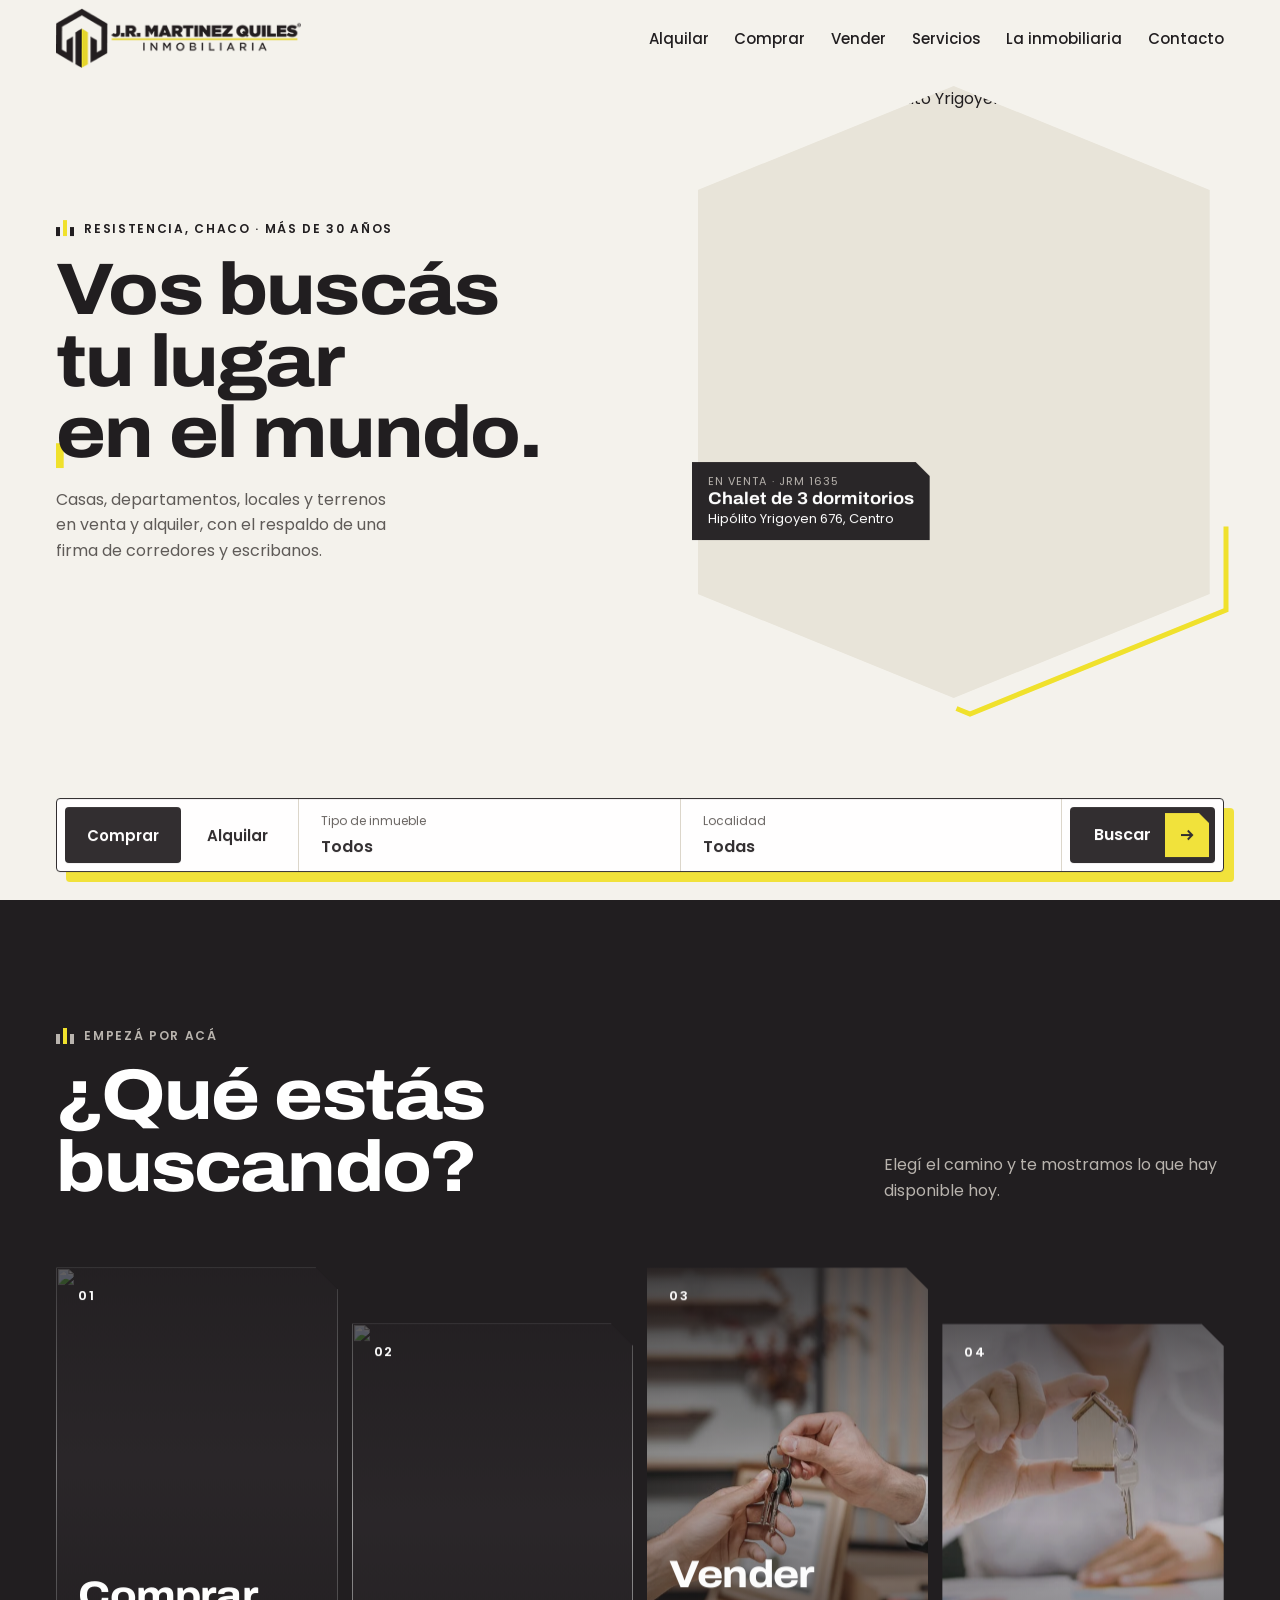
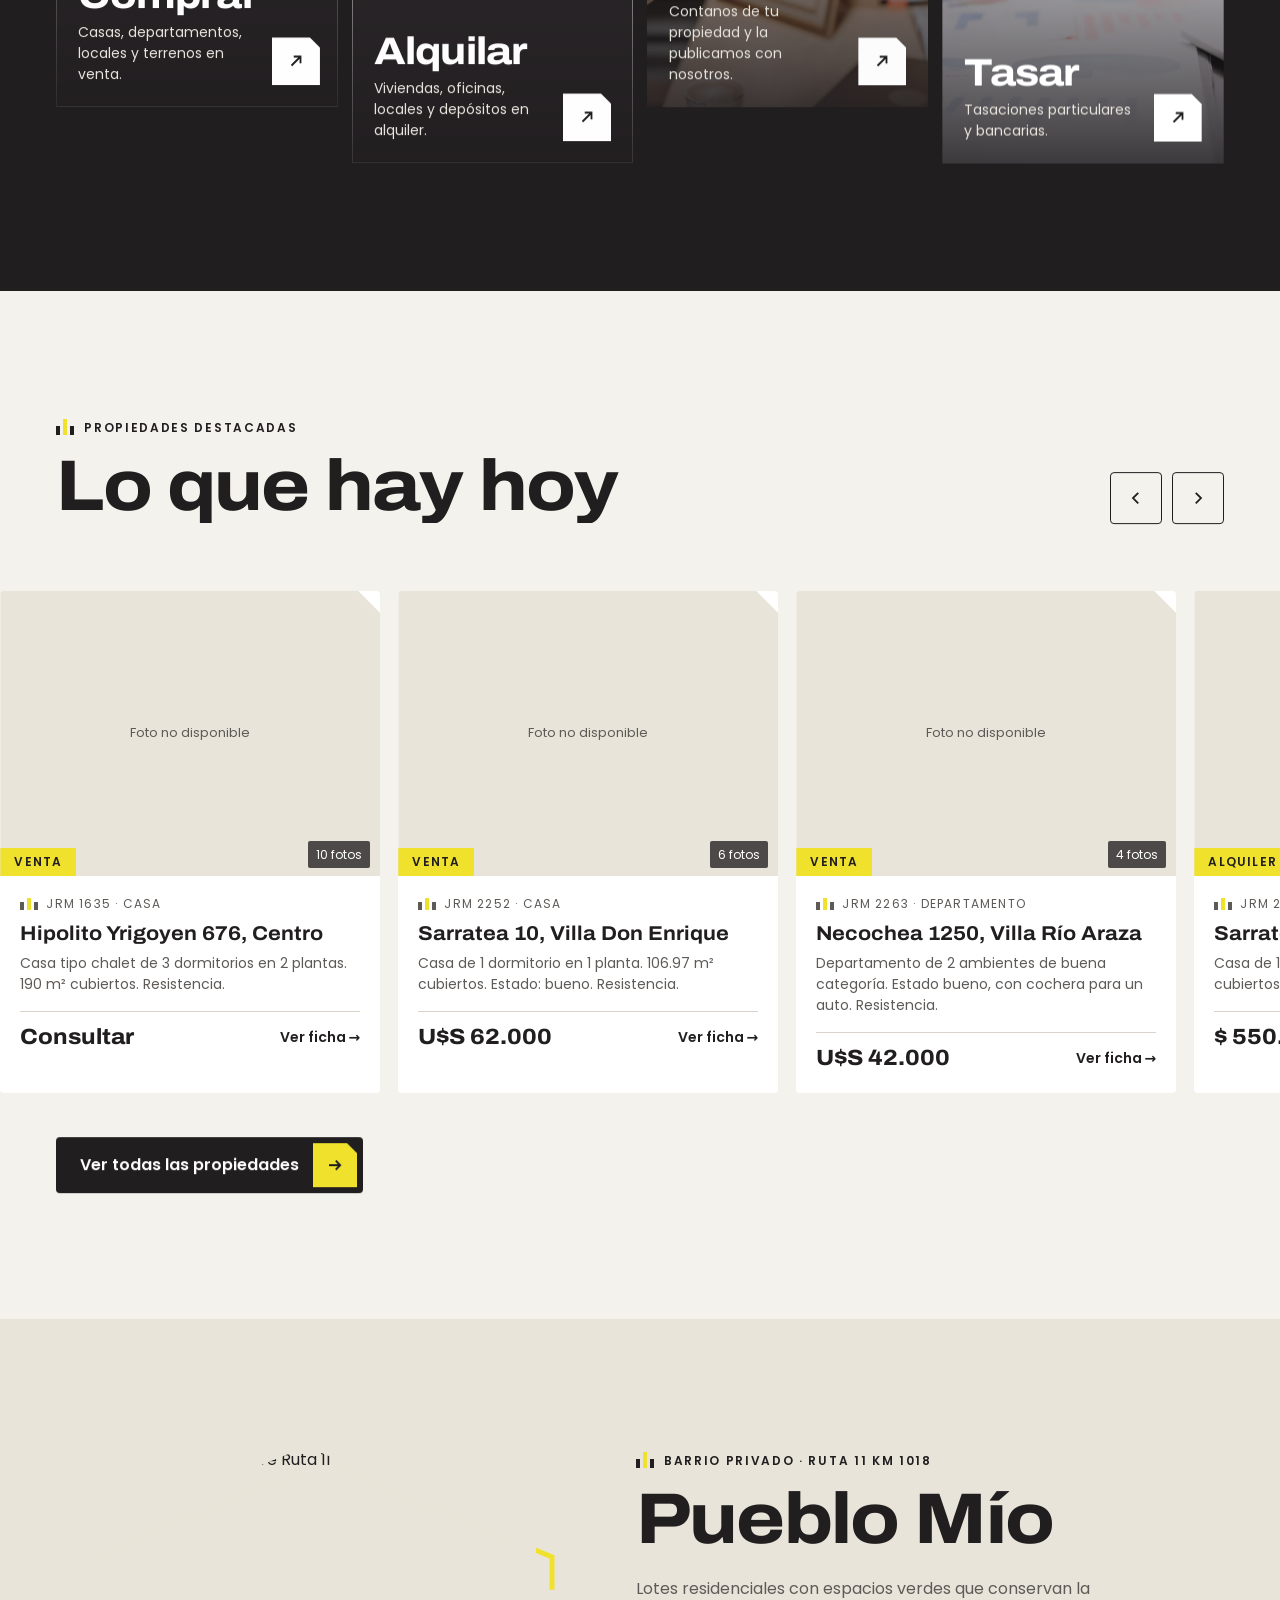
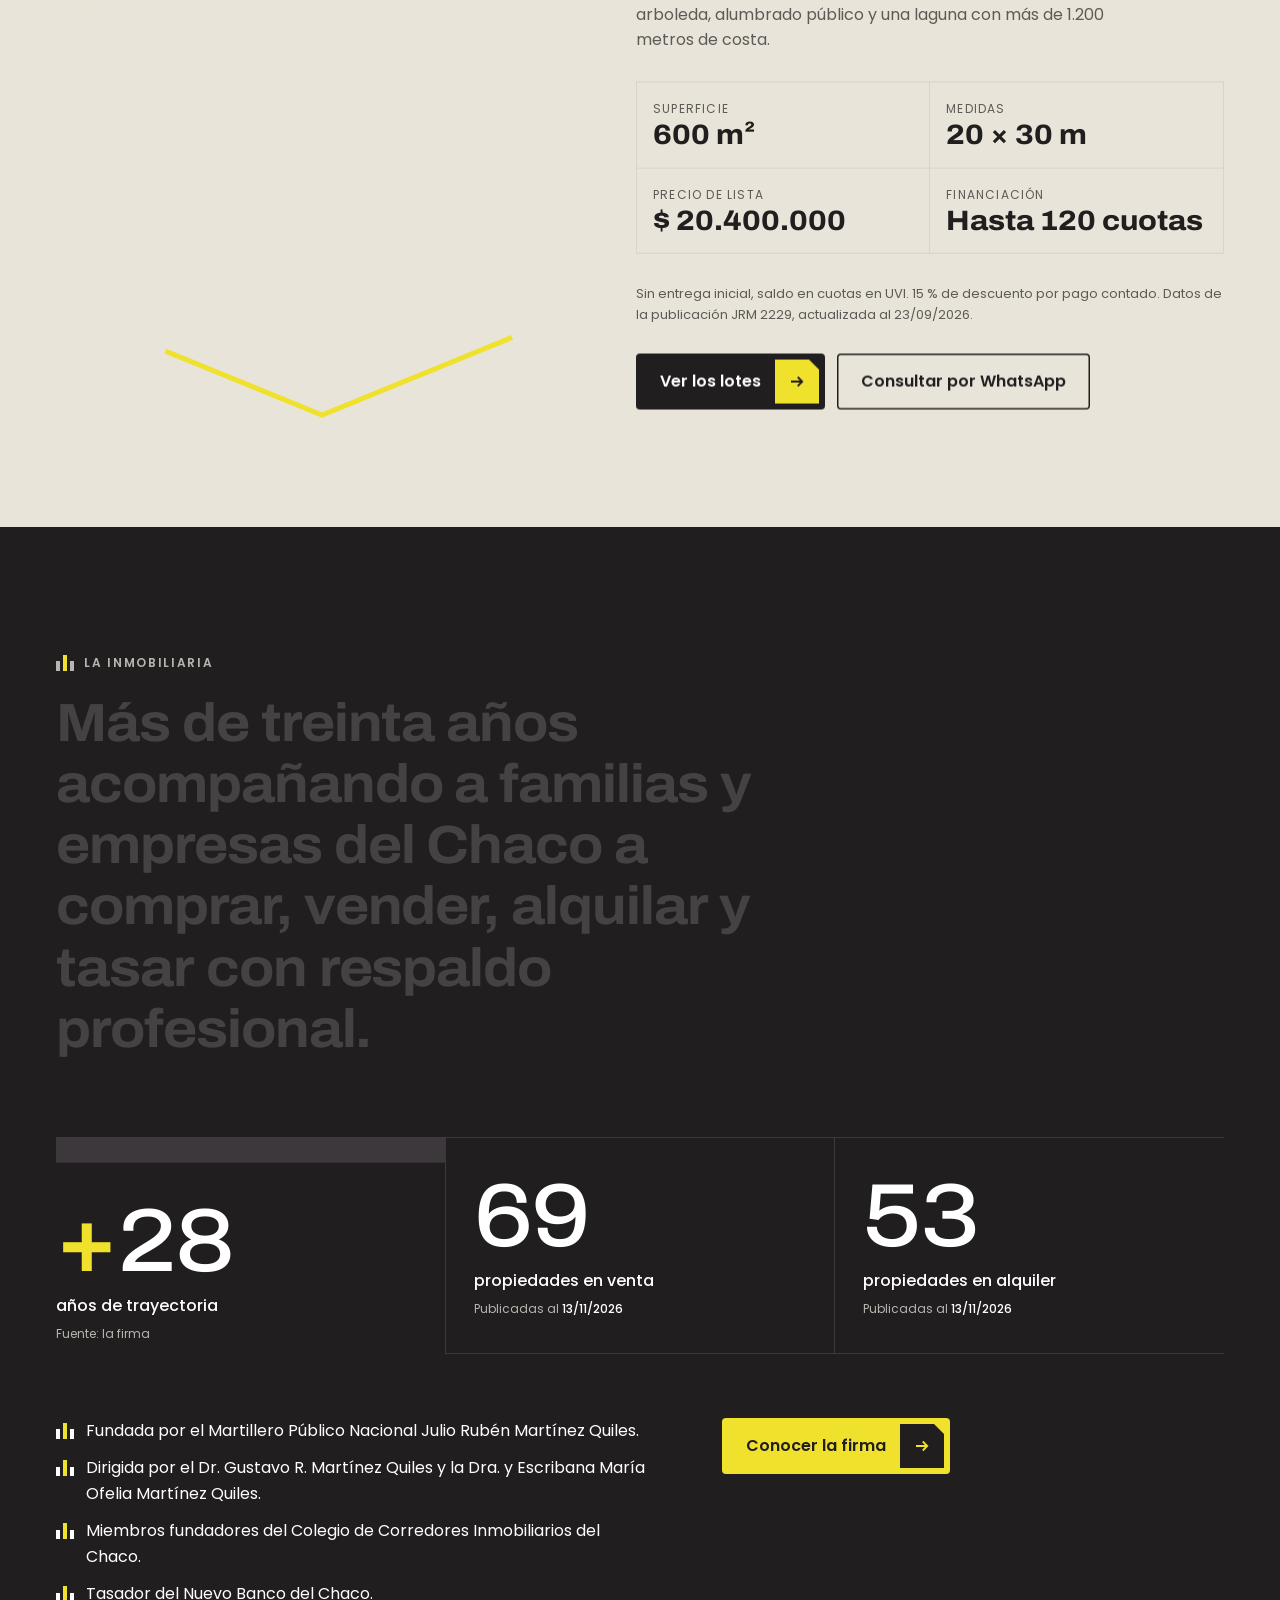
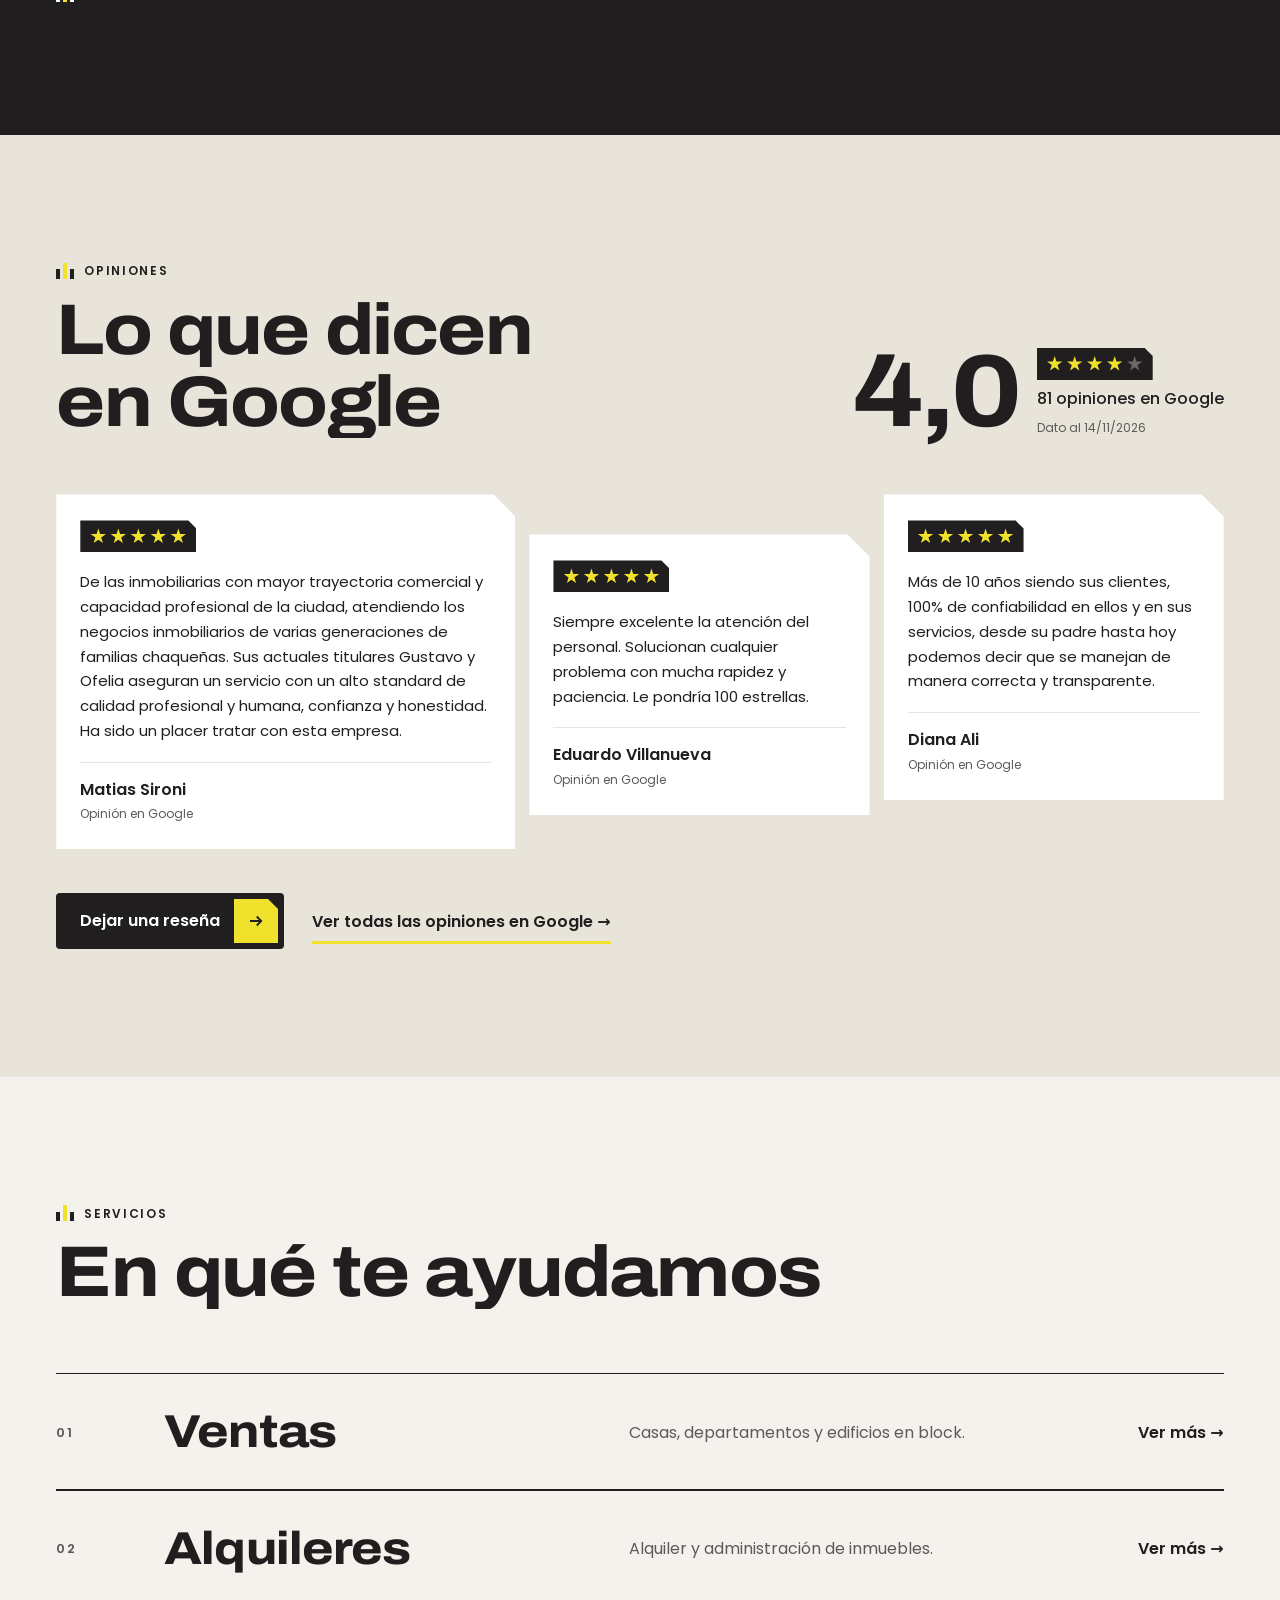
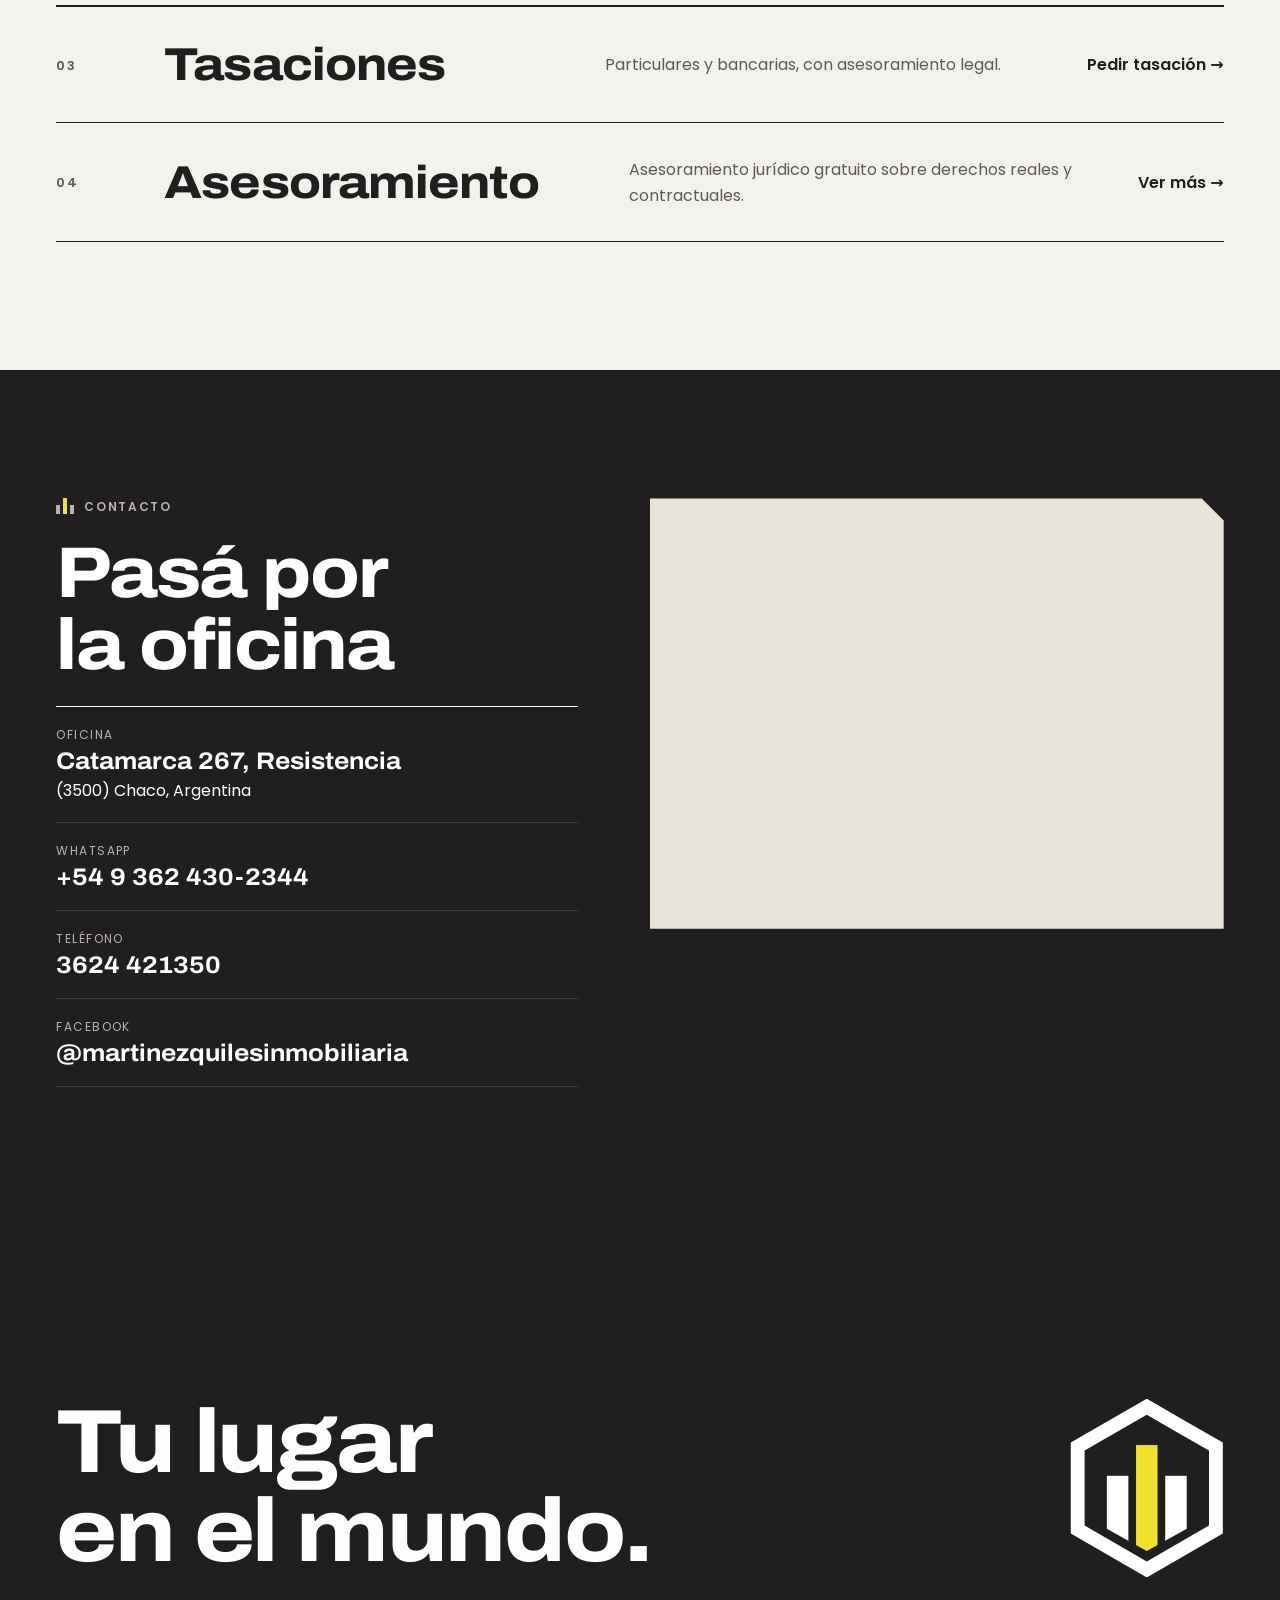
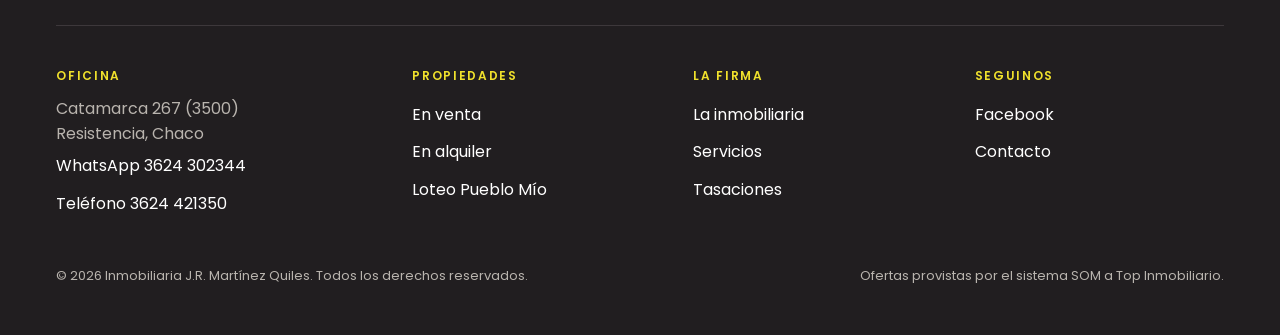
==== commit c429578f: "feat: opiniones de Google, mapas a la vista y fotos en Vender y Tasar - corrige la unión del hexágon" ====
--- a/index.html
+++ b/index.html
@@ -20,7 +20,7 @@
 <link rel="preload" href="fonts/archivo-var.woff2" as="font" type="font/woff2" crossorigin>
 <link rel="preload" href="fonts/poppins-400.woff2" as="font" type="font/woff2" crossorigin>
 <link rel="stylesheet" href="vendor/lenis.css">
-<link rel="stylesheet" href="css/sitio.css?v=20261113b">
+<link rel="stylesheet" href="css/sitio.css?v=20261114a">
 <script>document.documentElement.className=document.documentElement.className.replace('no-js','js');</script>
 <!-- Google Analytics 4 (G-5YYN19STQM): se activa al publicar, cuando el cliente confirme que mantiene esa propiedad. Ver LEEME. -->
 <script type="application/ld+json">{"@context":"https://schema.org","@type":"RealEstateAgent","name":"J.R. Martínez Quiles Inmobiliaria","url":"https://inmobiliariamartinezquiles.com.ar/","image":"https://inmobiliariamartinezquiles.com.ar/img/og-imagen.png","telephone":"+54 362 442-1350","address":{"@type":"PostalAddress","streetAddress":"Catamarca 267","addressLocality":"Resistencia","addressRegion":"Chaco","postalCode":"3500","addressCountry":"AR"},"areaServed":"Chaco, Argentina","sameAs":["https://www.facebook.com/martinezquilesinmobiliaria/"]}</script>
@@ -110,15 +110,15 @@
         <span class="que__num">02</span>
         <div class="que__pie"><div><h3>Alquilar</h3><p>Viviendas, oficinas, locales y depósitos en alquiler.</p></div><span class="que__flecha"><svg viewBox="0 0 24 24" fill="none" stroke="currentColor" stroke-width="2.4" aria-hidden="true"><path d="M6 18L18 6M9 6h9v9"/></svg></span></div>
       </a>
-      <a class="que__item que__item--plano" href="tasar.html" data-reveal>
-        <span class="que__deco" aria-hidden="true"><i></i><i></i><i></i></span>
+      <a class="que__item" href="tasar.html" data-reveal>
+        <img src="img/que-vender.png" alt="" loading="lazy" decoding="async">
         <span class="que__num">03</span>
         <div class="que__pie"><div><h3>Vender</h3><p>Contanos de tu propiedad y la publicamos con nosotros.</p></div><span class="que__flecha"><svg viewBox="0 0 24 24" fill="none" stroke="currentColor" stroke-width="2.4" aria-hidden="true"><path d="M6 18L18 6M9 6h9v9"/></svg></span></div>
       </a>
-      <a class="que__item que__item--piedra" href="tasar.html#formulario" data-reveal>
-        <span class="que__deco" aria-hidden="true"><i></i><i></i><i></i></span>
+      <a class="que__item" href="tasar.html#formulario" data-reveal>
+        <img src="img/que-tasar.webp" alt="" loading="lazy" decoding="async">
         <span class="que__num">04</span>
-        <div class="que__pie"><div><h3>Tasar</h3><p style="color:var(--muted)">Tasaciones particulares y bancarias.</p></div><span class="que__flecha" style="background:var(--ink);color:var(--yellow)"><svg viewBox="0 0 24 24" fill="none" stroke="currentColor" stroke-width="2.4" aria-hidden="true"><path d="M6 18L18 6M9 6h9v9"/></svg></span></div>
+        <div class="que__pie"><div><h3>Tasar</h3><p>Tasaciones particulares y bancarias.</p></div><span class="que__flecha"><svg viewBox="0 0 24 24" fill="none" stroke="currentColor" stroke-width="2.4" aria-hidden="true"><path d="M6 18L18 6M9 6h9v9"/></svg></span></div>
       </a>
     </div>
   </div>
@@ -188,13 +188,55 @@
         <li data-reveal><span class="barras" aria-hidden="true"><i></i><i></i><i></i></span><span>Tasador del Nuevo Banco del Chaco.</span></li>
       </ul>
       <div data-reveal style="display:grid;gap:18px;justify-items:start">
-        <p><span class="marcador">[TESTIMONIO REAL DE CLIENTE]</span></p>
         <a class="btn " href="empresa.html" data-magnetic>Conocer la firma <span class="btn__flecha"><svg viewBox="0 0 24 24" fill="none" stroke="currentColor" stroke-width="2.4" aria-hidden="true"><path d="M4 12h15M13 6l6 6-6 6"/></svg></span></a>
       </div>
     </div>
   </div>
 </section>
 <!-- ===== FIN La firma ===== -->
+
+<!-- ===== INICIO Opiniones de Google ===== -->
+<!-- Datos copiados de la ficha pública de Google el 14/11/2026. Para actualizarlos: cambiar nota, cantidad y textos acá. -->
+<section class="seccion opiniones" id="opiniones">
+  <div class="wrap">
+    <div class="opiniones__cab">
+      <div style="display:grid;gap:16px">
+        <p class="ceja"><span class="barras" aria-hidden="true"><i></i><i></i><i></i></span>Opiniones</p>
+        <h2 class="titulo h-lg" data-split>Lo que dicen <span class="sub">en Google</span></h2>
+      </div>
+      <div class="nota" data-reveal>
+        <b class="nota__num">4,0</b>
+        <div class="nota__det">
+          <span class="estrellas" role="img" aria-label="4 de 5 estrellas"><i></i><i></i><i></i><i></i><i class="off"></i></span>
+          <span>81 opiniones en Google</span>
+          <small>Dato al 14/11/2026</small>
+        </div>
+      </div>
+    </div>
+    <div class="opiniones__lista">
+      <figure class="opinion" data-reveal>
+        <span class="estrellas" role="img" aria-label="5 de 5 estrellas"><i></i><i></i><i></i><i></i><i></i></span>
+        <blockquote>De las inmobiliarias con mayor trayectoria comercial y capacidad profesional de la ciudad, atendiendo los negocios inmobiliarios de varias generaciones de familias chaqueñas. Sus actuales titulares Gustavo y Ofelia aseguran un servicio con un alto standard de calidad profesional y humana, confianza y honestidad. Ha sido un placer tratar con esta empresa.</blockquote>
+        <figcaption><b>Matias Sironi</b><span>Opinión en Google</span></figcaption>
+      </figure>
+      <figure class="opinion" data-reveal>
+        <span class="estrellas" role="img" aria-label="5 de 5 estrellas"><i></i><i></i><i></i><i></i><i></i></span>
+        <blockquote>Siempre excelente la atención del personal. Solucionan cualquier problema con mucha rapidez y paciencia. Le pondría 100 estrellas.</blockquote>
+        <figcaption><b>Eduardo Villanueva</b><span>Opinión en Google</span></figcaption>
+      </figure>
+      <figure class="opinion" data-reveal>
+        <span class="estrellas" role="img" aria-label="5 de 5 estrellas"><i></i><i></i><i></i><i></i><i></i></span>
+        <blockquote>Más de 10 años siendo sus clientes, 100% de confiabilidad en ellos y en sus servicios, desde su padre hasta hoy podemos decir que se manejan de manera correcta y transparente.</blockquote>
+        <figcaption><b>Diana Ali</b><span>Opinión en Google</span></figcaption>
+      </figure>
+    </div>
+    <div class="opiniones__pie" data-reveal>
+      <a class="btn" href="https://search.google.com/local/writereview?placeid=ChIJgapC2VgMRZQRHr39D0rkBJw" target="_blank" rel="noopener" data-magnetic>Dejar una reseña <span class="btn__flecha"><svg viewBox="0 0 24 24" fill="none" stroke="currentColor" stroke-width="2.4" aria-hidden="true"><path d="M4 12h15M13 6l6 6-6 6"/></svg></span></a>
+      <a class="enlace" href="https://search.google.com/local/reviews?placeid=ChIJgapC2VgMRZQRHr39D0rkBJw" target="_blank" rel="noopener">Ver todas las opiniones en Google →</a>
+    </div>
+  </div>
+</section>
+<!-- ===== FIN Opiniones de Google ===== -->
 
 <!-- ===== INICIO Servicios ===== -->
 <section class="seccion" id="servicios">
@@ -228,7 +270,7 @@
       </div></div>
       <p data-reveal><a class="btn " href="https://wa.me/5493624302344?text=Hola%2C%20vi%20la%20web%20de%20la%20inmobiliaria%20y%20quiero%20hacer%20una%20consulta." target="_blank" rel="noopener" data-magnetic>Escribinos por WhatsApp <span class="btn__flecha"><svg viewBox="0 0 24 24" fill="none" stroke="currentColor" stroke-width="2.4" aria-hidden="true"><path d="M4 12h15M13 6l6 6-6 6"/></svg></span></a></p>
     </div>
-    <div class="mapa" data-reveal><button type="button" class="mapa__carga" data-src="https://www.google.com/maps?q=Catamarca+267,+Resistencia,+Chaco,+Argentina&output=embed"><span class="barras" aria-hidden="true" style="height:34px;gap:6px"><i style="width:9px"></i><i style="width:9px"></i><i style="width:9px"></i></span><b class="titulo h-md">Catamarca 267</b><span class="enlace">Ver el mapa de la oficina</span></button></div>
+    <div class="mapa" data-reveal><iframe src="https://www.google.com/maps?q=J.R.+Martinez+Quiles+Inmobiliaria,+Catamarca+267,+Resistencia,+Chaco&z=16&output=embed" title="Mapa de la oficina: Catamarca 267, Resistencia" loading="lazy" referrerpolicy="no-referrer-when-downgrade" allowfullscreen></iframe></div>
   </div>
 </section>
 <!-- ===== FIN Contacto ===== -->
@@ -242,7 +284,7 @@
       <svg viewBox="0 0 100 116" class="pie__iso" data-iso-scroll aria-hidden="true">
       <defs><clipPath id="iso-pie"><polygon points="50,17 86,37 86,79 50,99 14,79 14,37"/></clipPath></defs>
       <g clip-path="url(#iso-pie)"><rect data-barra x="24" y="50" width="14" height="60" fill="currentColor"/><rect data-barra x="43" y="30" width="14" height="80" fill="#F0E12C"/><rect data-barra x="62" y="50" width="14" height="60" fill="currentColor"/></g>
-      <polygon data-hexa points="50,5 95,31 95,85 50,111 5,85 5,31" fill="none" stroke="currentColor" stroke-width="9" stroke-linecap="square"/>
+      <path data-hexa d="M72.5,18 95,31 95,85 50,111 5,85 5,31 50,5Z" fill="none" stroke="currentColor" stroke-width="9" stroke-linejoin="miter"/>
     </svg>
     </div>
     <div class="pie__cols">
@@ -287,15 +329,15 @@
 <div class="cortina" aria-hidden="true"><svg viewBox="0 0 100 116" style="color:#fff" aria-hidden="true">
       <defs><clipPath id="iso-cortina"><polygon points="50,17 86,37 86,79 50,99 14,79 14,37"/></clipPath></defs>
       <g clip-path="url(#iso-cortina)"><rect data-barra x="24" y="50" width="14" height="60" fill="currentColor"/><rect data-barra x="43" y="30" width="14" height="80" fill="#F0E12C"/><rect data-barra x="62" y="50" width="14" height="60" fill="currentColor"/></g>
-      <polygon data-hexa points="50,5 95,31 95,85 50,111 5,85 5,31" fill="none" stroke="currentColor" stroke-width="9" stroke-linecap="square"/>
+      <path data-hexa d="M72.5,18 95,31 95,85 50,111 5,85 5,31 50,5Z" fill="none" stroke="currentColor" stroke-width="9" stroke-linejoin="miter"/>
     </svg></div>
 
 <script src="vendor/gsap.min.js" defer></script>
 <script src="vendor/ScrollTrigger.min.js" defer></script>
 <script src="vendor/SplitText.min.js" defer></script>
 <script src="vendor/lenis.min.js" defer></script>
-<script src="data/propiedades.js?v=20261113b" defer></script>
-<script src="js/catalogo.js?v=20261113b" defer></script>
-<script src="js/main.js?v=20261113b" defer></script>
+<script src="data/propiedades.js?v=20261114a" defer></script>
+<script src="js/catalogo.js?v=20261114a" defer></script>
+<script src="js/main.js?v=20261114a" defer></script>
 </body>
 </html>
--- a/css/sitio.css
+++ b/css/sitio.css
@@ -256,6 +256,30 @@
 .cifra small{color:var(--muted-on-dark);font-size:12px}
 @media (min-width:800px){.cifras{grid-template-columns:repeat(3,1fr)}.cifra{padding:34px 28px}.cifra:first-child{padding-left:0}}
 .firma__pie{display:grid;gap:28px;margin-top:clamp(36px,5vw,64px)}
+/* Opiniones de Google */
+.opiniones{background:var(--stone)}
+.opiniones__cab{display:grid;gap:28px;margin-bottom:clamp(32px,5vw,56px)}
+.nota{display:flex;align-items:center;gap:18px}
+.nota__num{font:760 clamp(64px,8vw,104px)/.9 var(--font-display);font-stretch:112%;letter-spacing:-.03em}
+.nota__det{display:grid;gap:6px;justify-items:start;font-weight:500}
+.nota__det small{font-size:12px;font-weight:400;color:var(--muted)}
+.estrellas{display:inline-flex;gap:4px;padding:8px 10px;background:var(--ink);clip-path:polygon(0 0,calc(100% - 8px) 0,100% 8px,100% 100%,0 100%)}
+.estrellas i{width:16px;height:16px;background:var(--yellow);clip-path:polygon(50% 0,61% 35%,98% 35%,68% 57%,79% 91%,50% 70%,21% 91%,32% 57%,2% 35%,39% 35%)}
+.estrellas i.off{background:#6B6668}
+.opiniones__lista{display:grid;gap:14px}
+.opinion{display:grid;gap:18px;align-content:start;margin:0;padding:26px 24px;background:var(--surface);clip-path:var(--corte)}
+.opinion .estrellas{justify-self:start}
+.opinion blockquote{margin:0;font-size:15px;line-height:1.65}
+.opinion figcaption{display:grid;gap:2px;padding-top:14px;border-top:1px solid var(--stone)}
+.opinion figcaption span{font-size:12px;color:var(--muted)}
+.opiniones__pie{display:flex;flex-wrap:wrap;align-items:center;gap:18px 28px;margin-top:clamp(28px,4vw,44px)}
+@media (min-width:900px){
+  .opiniones__cab{grid-template-columns:1fr auto;align-items:end}
+  .opiniones__lista{grid-template-columns:1.35fr 1fr 1fr;align-items:start}
+  .opinion:nth-child(2){margin-top:40px}
+}
+.mapa--ficha{aspect-ratio:16/10}
+.mapa__nota{margin-top:10px;font-size:13px;color:var(--muted)}
 .credenciales{display:grid;gap:12px}
 .credenciales li{display:flex;gap:12px;align-items:flex-start;color:#fff}
 .credenciales .barras{margin-top:5px}
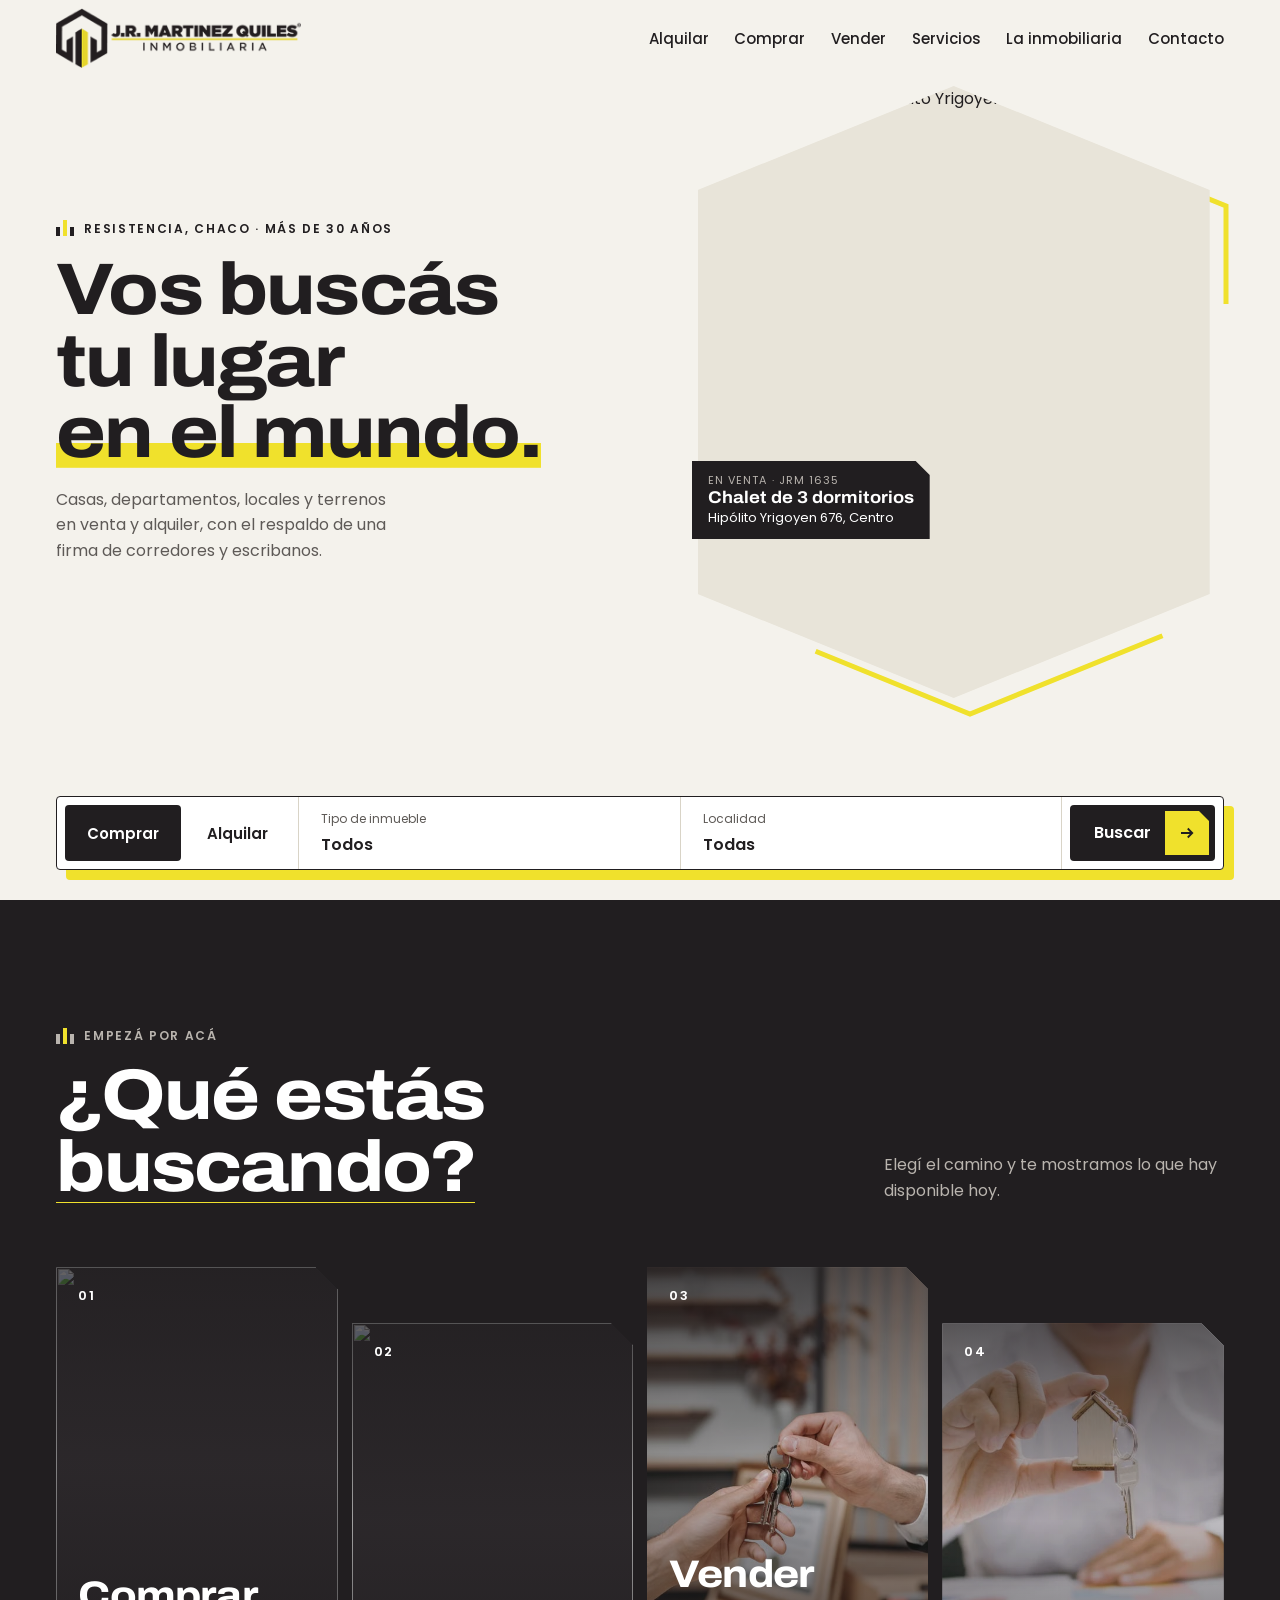
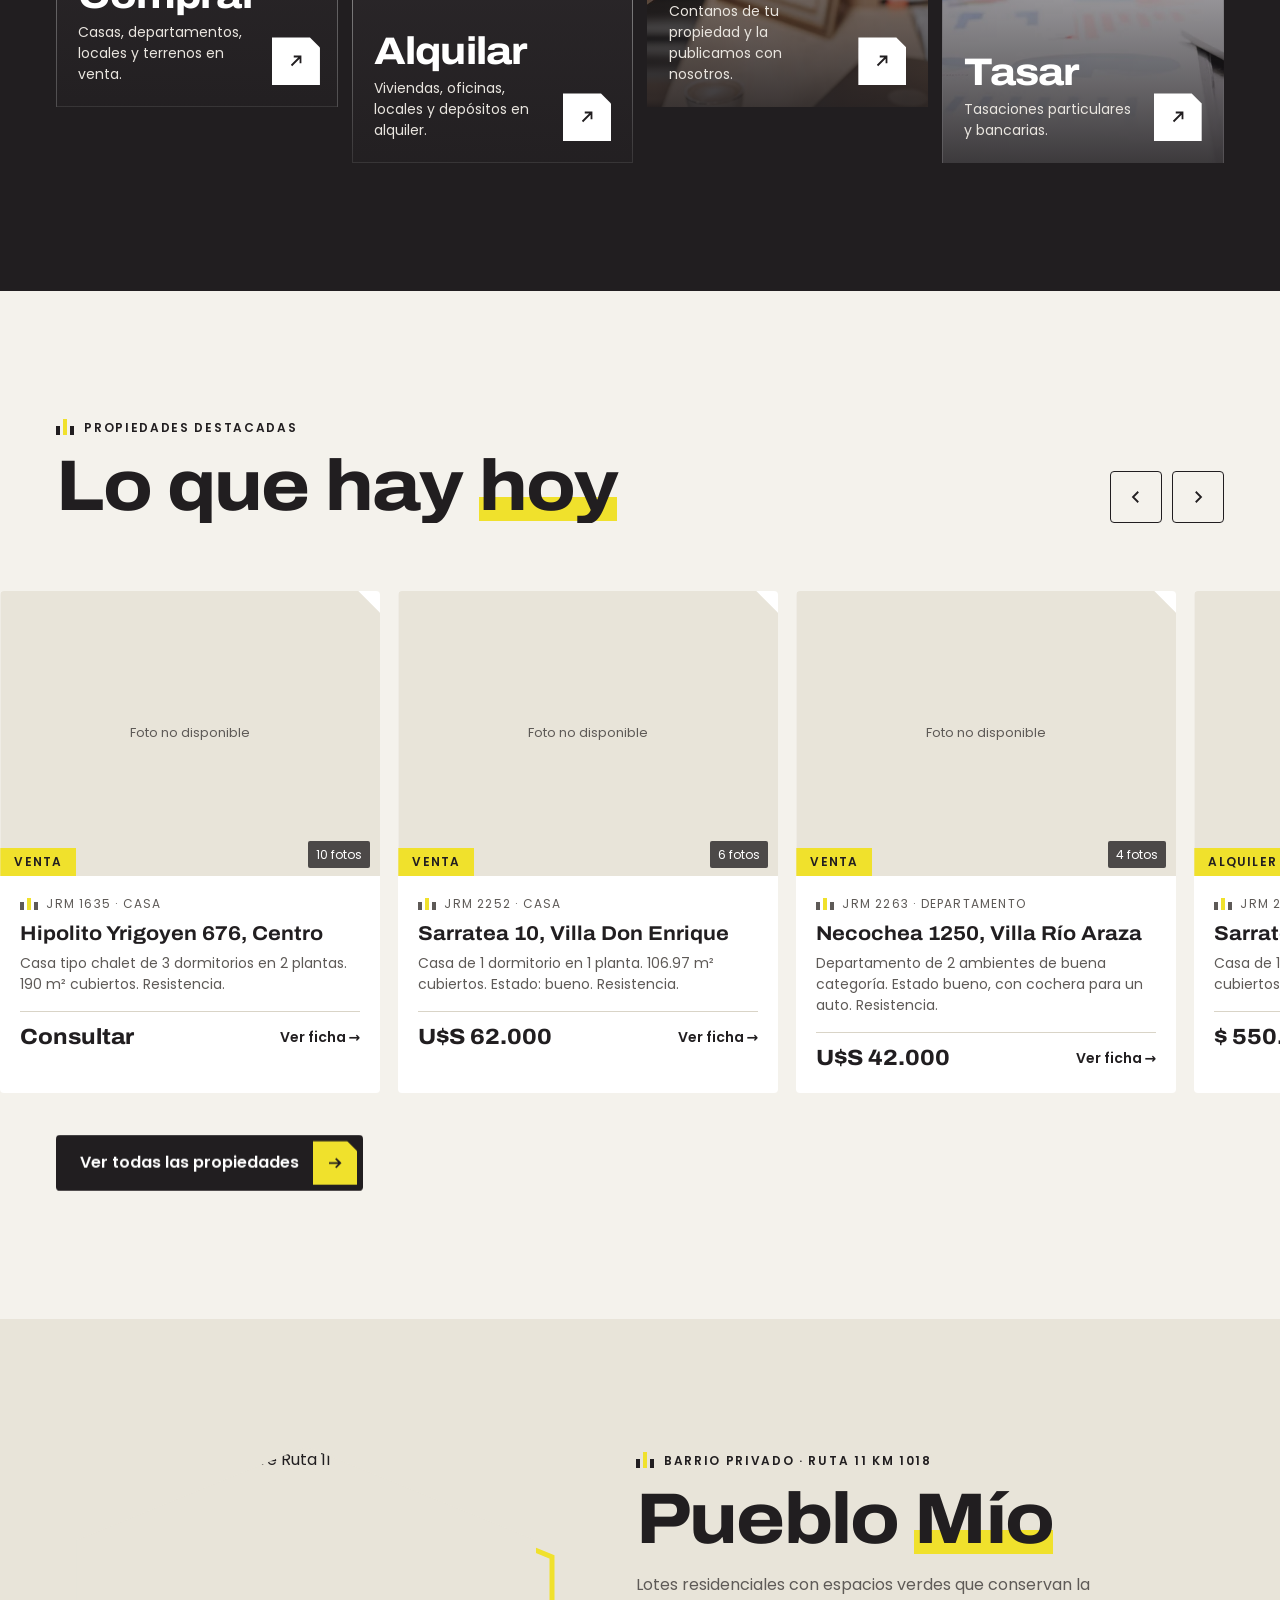
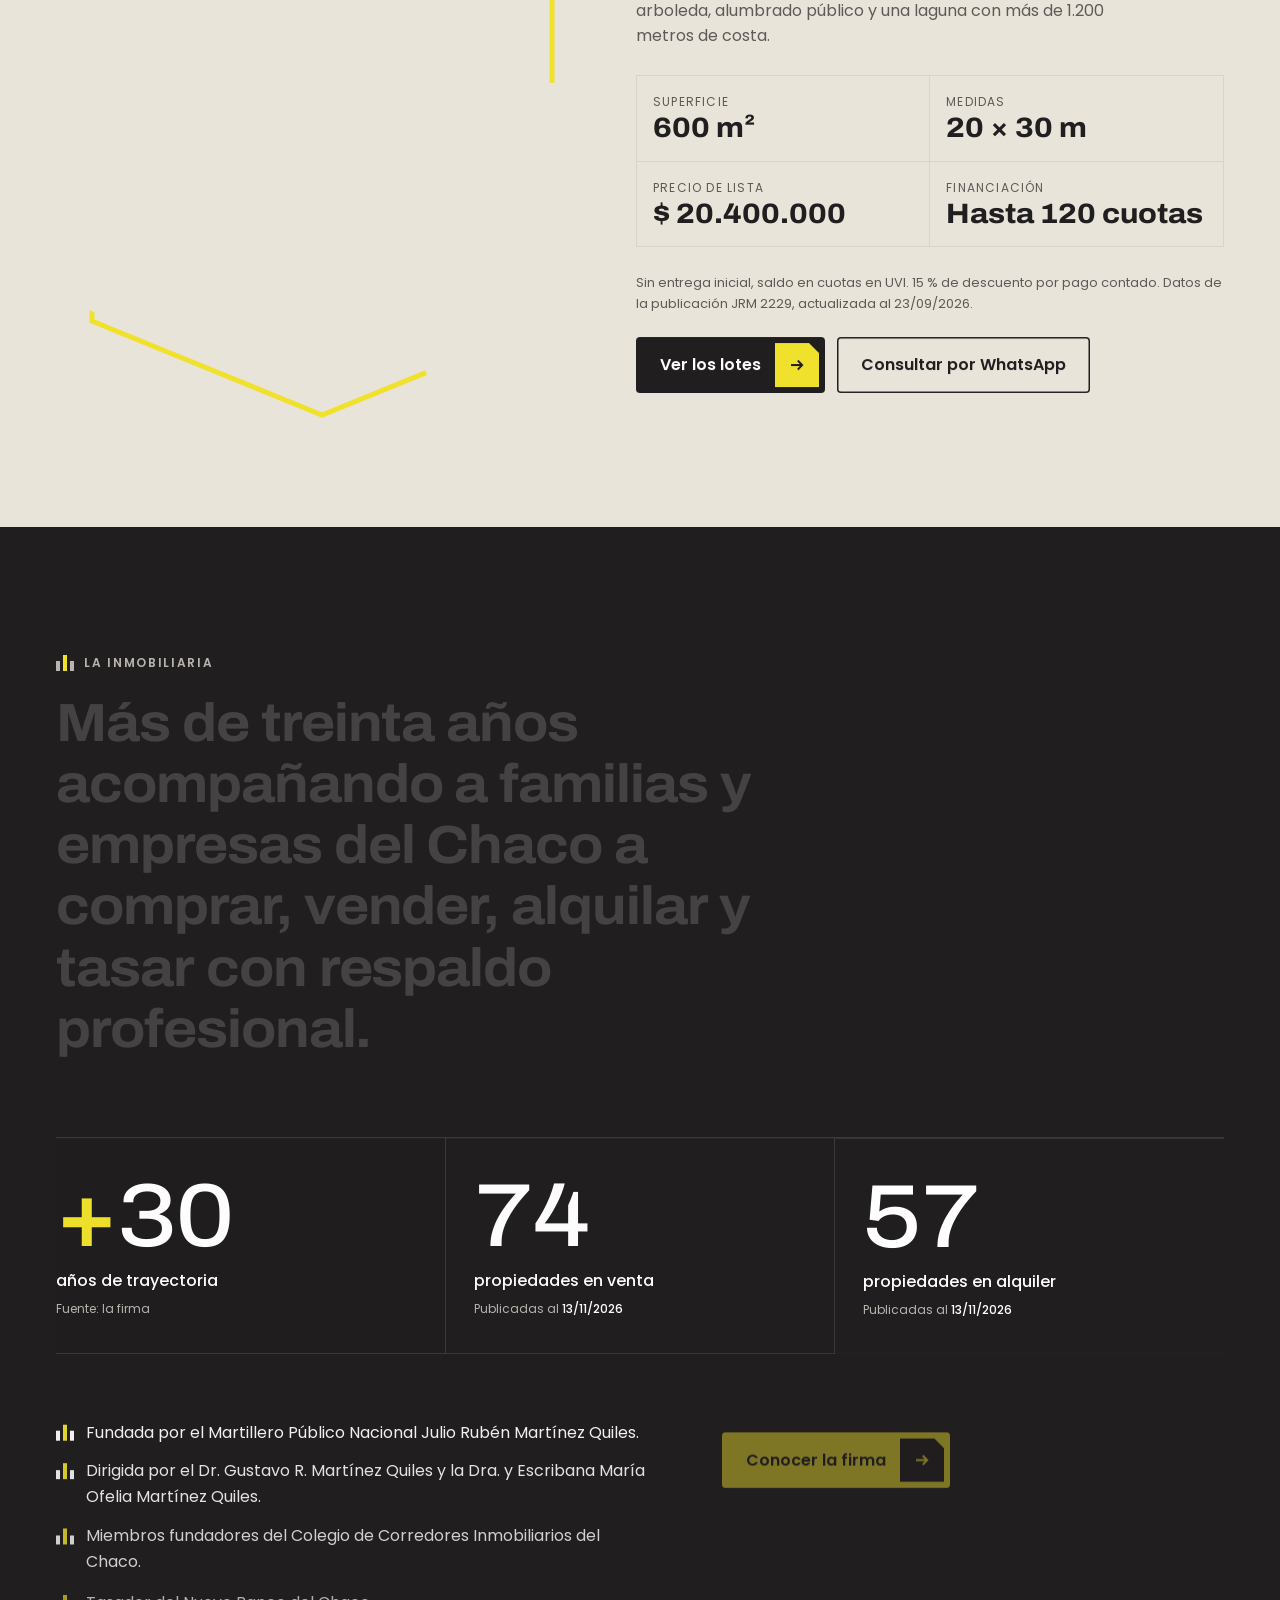
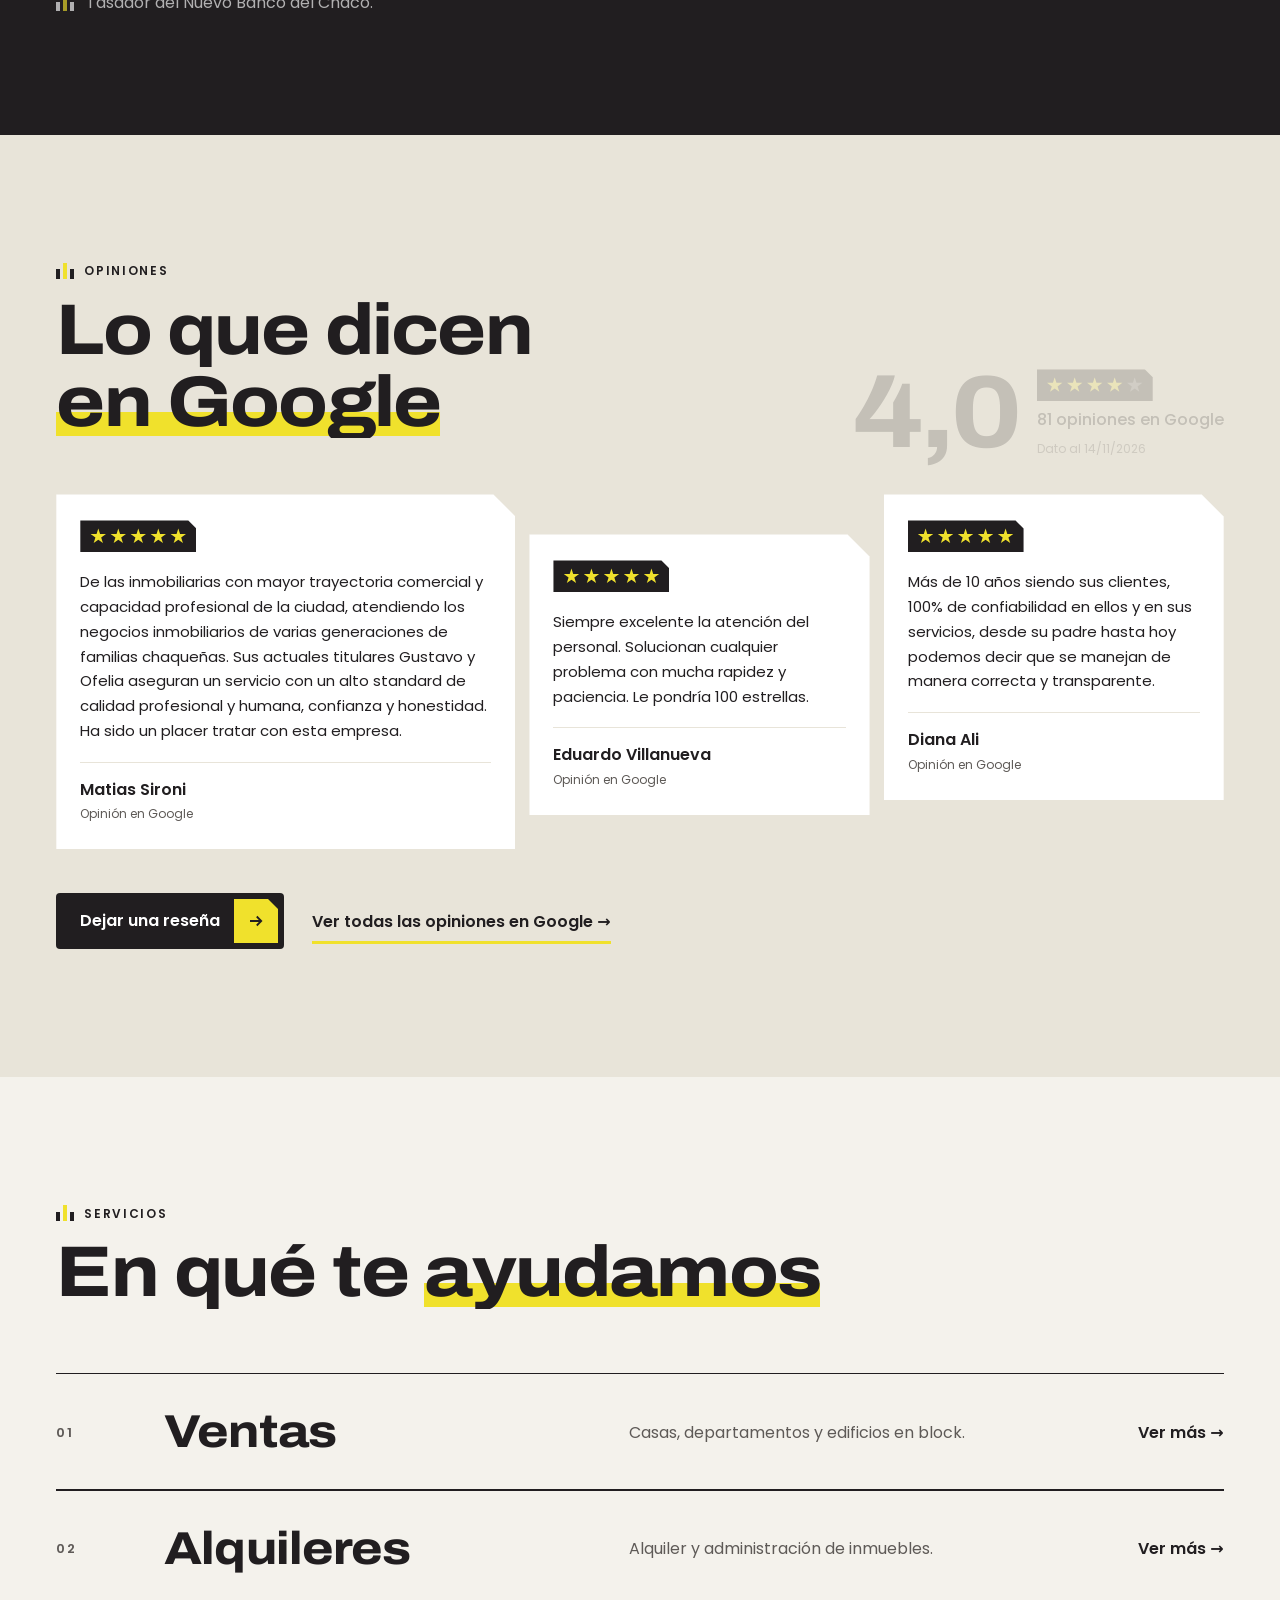
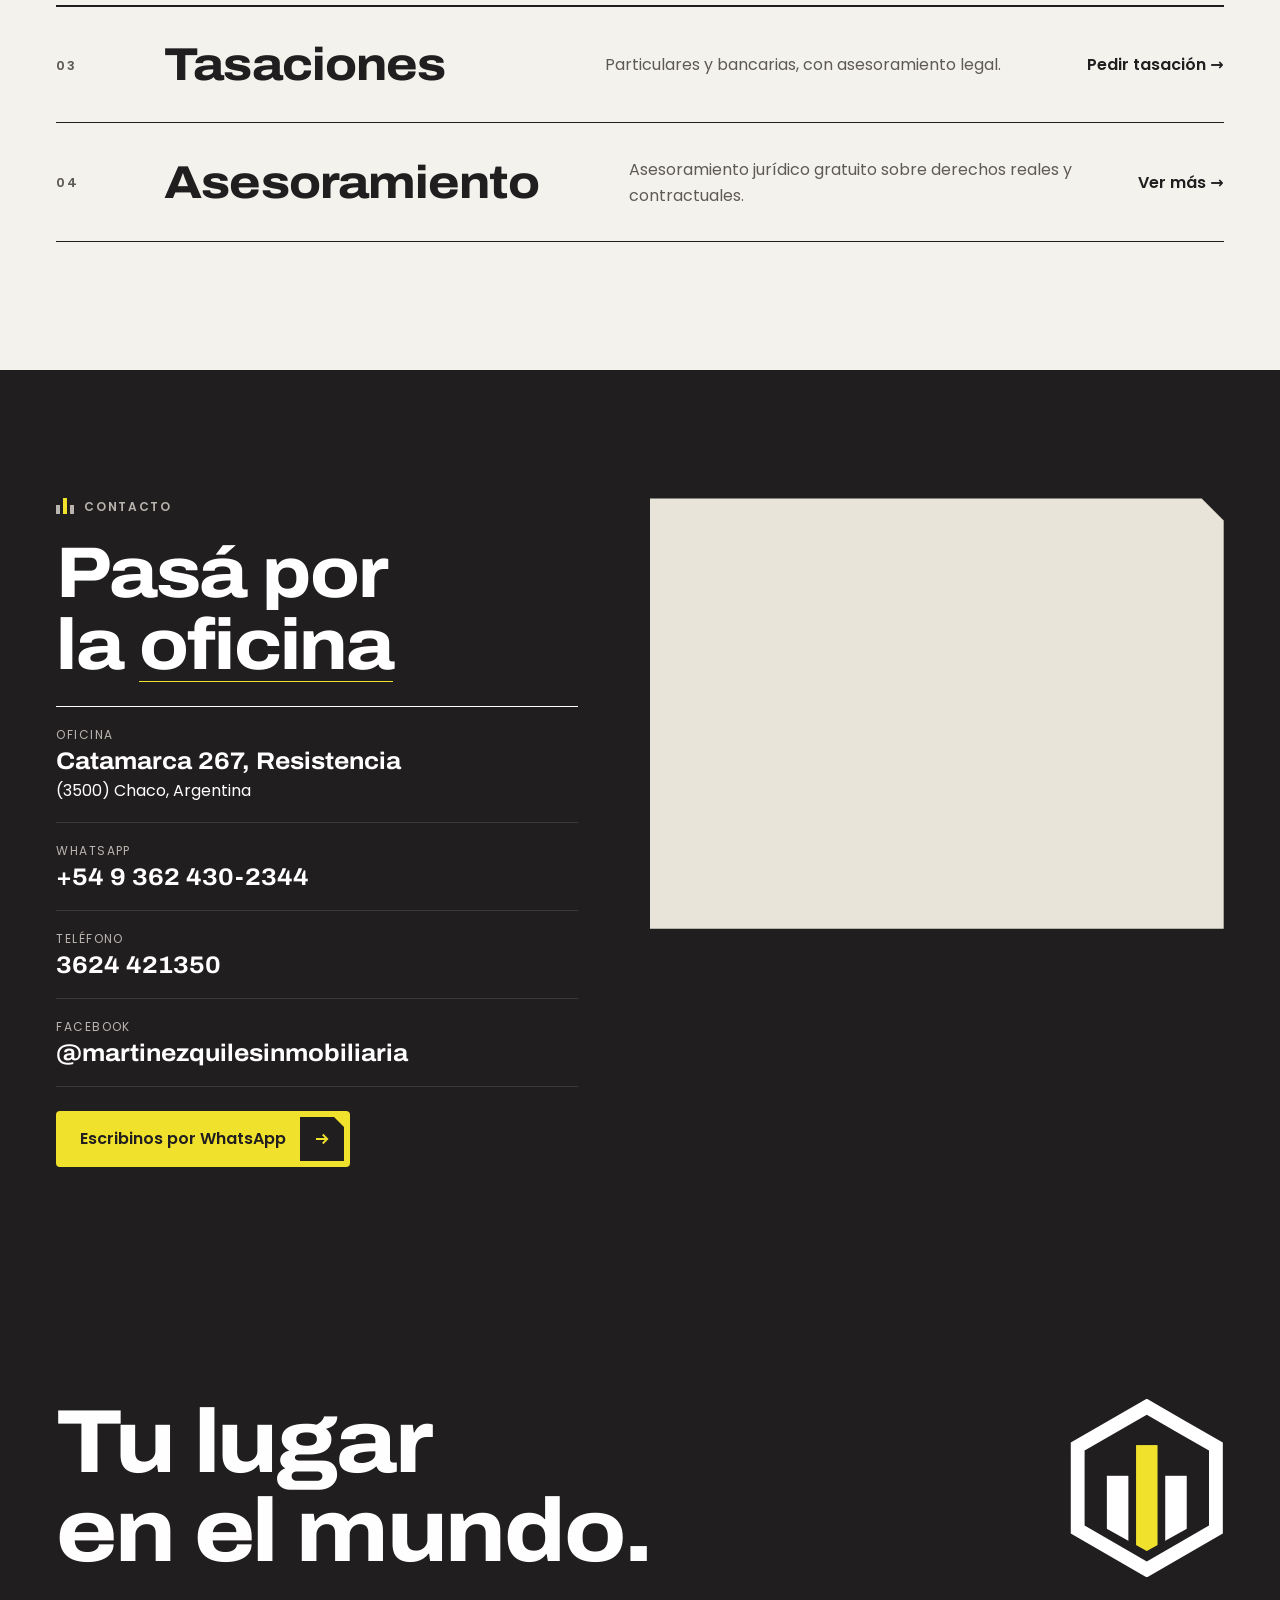
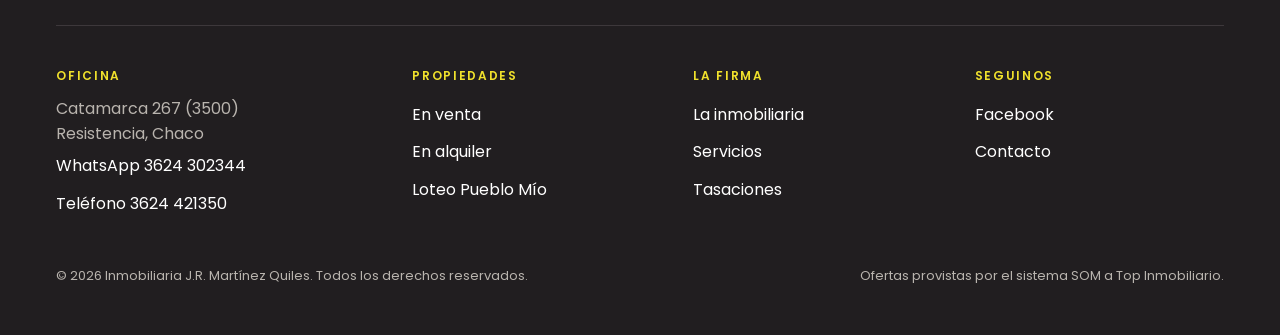
==== commit 2613eb5f: "fix: margen lateral en la pantalla de propiedad no publicada" ====
--- a/index.html
+++ b/index.html
@@ -20,7 +20,7 @@
 <link rel="preload" href="fonts/archivo-var.woff2" as="font" type="font/woff2" crossorigin>
 <link rel="preload" href="fonts/poppins-400.woff2" as="font" type="font/woff2" crossorigin>
 <link rel="stylesheet" href="vendor/lenis.css">
-<link rel="stylesheet" href="css/sitio.css?v=20261114a">
+<link rel="stylesheet" href="css/sitio.css?v=20261116a">
 <script>document.documentElement.className=document.documentElement.className.replace('no-js','js');</script>
 <!-- Google Analytics 4 (G-5YYN19STQM): se activa al publicar, cuando el cliente confirme que mantiene esa propiedad. Ver LEEME. -->
 <script type="application/ld+json">{"@context":"https://schema.org","@type":"RealEstateAgent","name":"J.R. Martínez Quiles Inmobiliaria","url":"https://inmobiliariamartinezquiles.com.ar/","image":"https://inmobiliariamartinezquiles.com.ar/img/og-imagen.png","telephone":"+54 362 442-1350","address":{"@type":"PostalAddress","streetAddress":"Catamarca 267","addressLocality":"Resistencia","addressRegion":"Chaco","postalCode":"3500","addressCountry":"AR"},"areaServed":"Chaco, Argentina","sameAs":["https://www.facebook.com/martinezquilesinmobiliaria/"]}</script>
@@ -336,8 +336,8 @@
 <script src="vendor/ScrollTrigger.min.js" defer></script>
 <script src="vendor/SplitText.min.js" defer></script>
 <script src="vendor/lenis.min.js" defer></script>
-<script src="data/propiedades.js?v=20261114a" defer></script>
-<script src="js/catalogo.js?v=20261114a" defer></script>
-<script src="js/main.js?v=20261114a" defer></script>
+<script src="data/propiedades.js?v=20261116a" defer></script>
+<script src="js/catalogo.js?v=20261116a" defer></script>
+<script src="js/main.js?v=20261116a" defer></script>
 </body>
 </html>
--- a/css/sitio.css
+++ b/css/sitio.css
@@ -457,7 +457,7 @@
 .barra-movil--fuera{transform:translateY(110%)}
 @media (min-width:900px){.barra-movil{display:none}}
 
-.error404{min-height:100svh;display:grid;align-content:center;gap:22px;padding:calc(var(--cab) + 40px) 0 80px}
+.error404{min-height:100svh;display:grid;align-content:center;gap:22px;padding-block:calc(var(--cab) + 40px) 80px}
 .error404 .h-xl{font-size:clamp(90px,24vw,300px);line-height:.85}
 
 @media (prefers-reduced-motion:reduce){
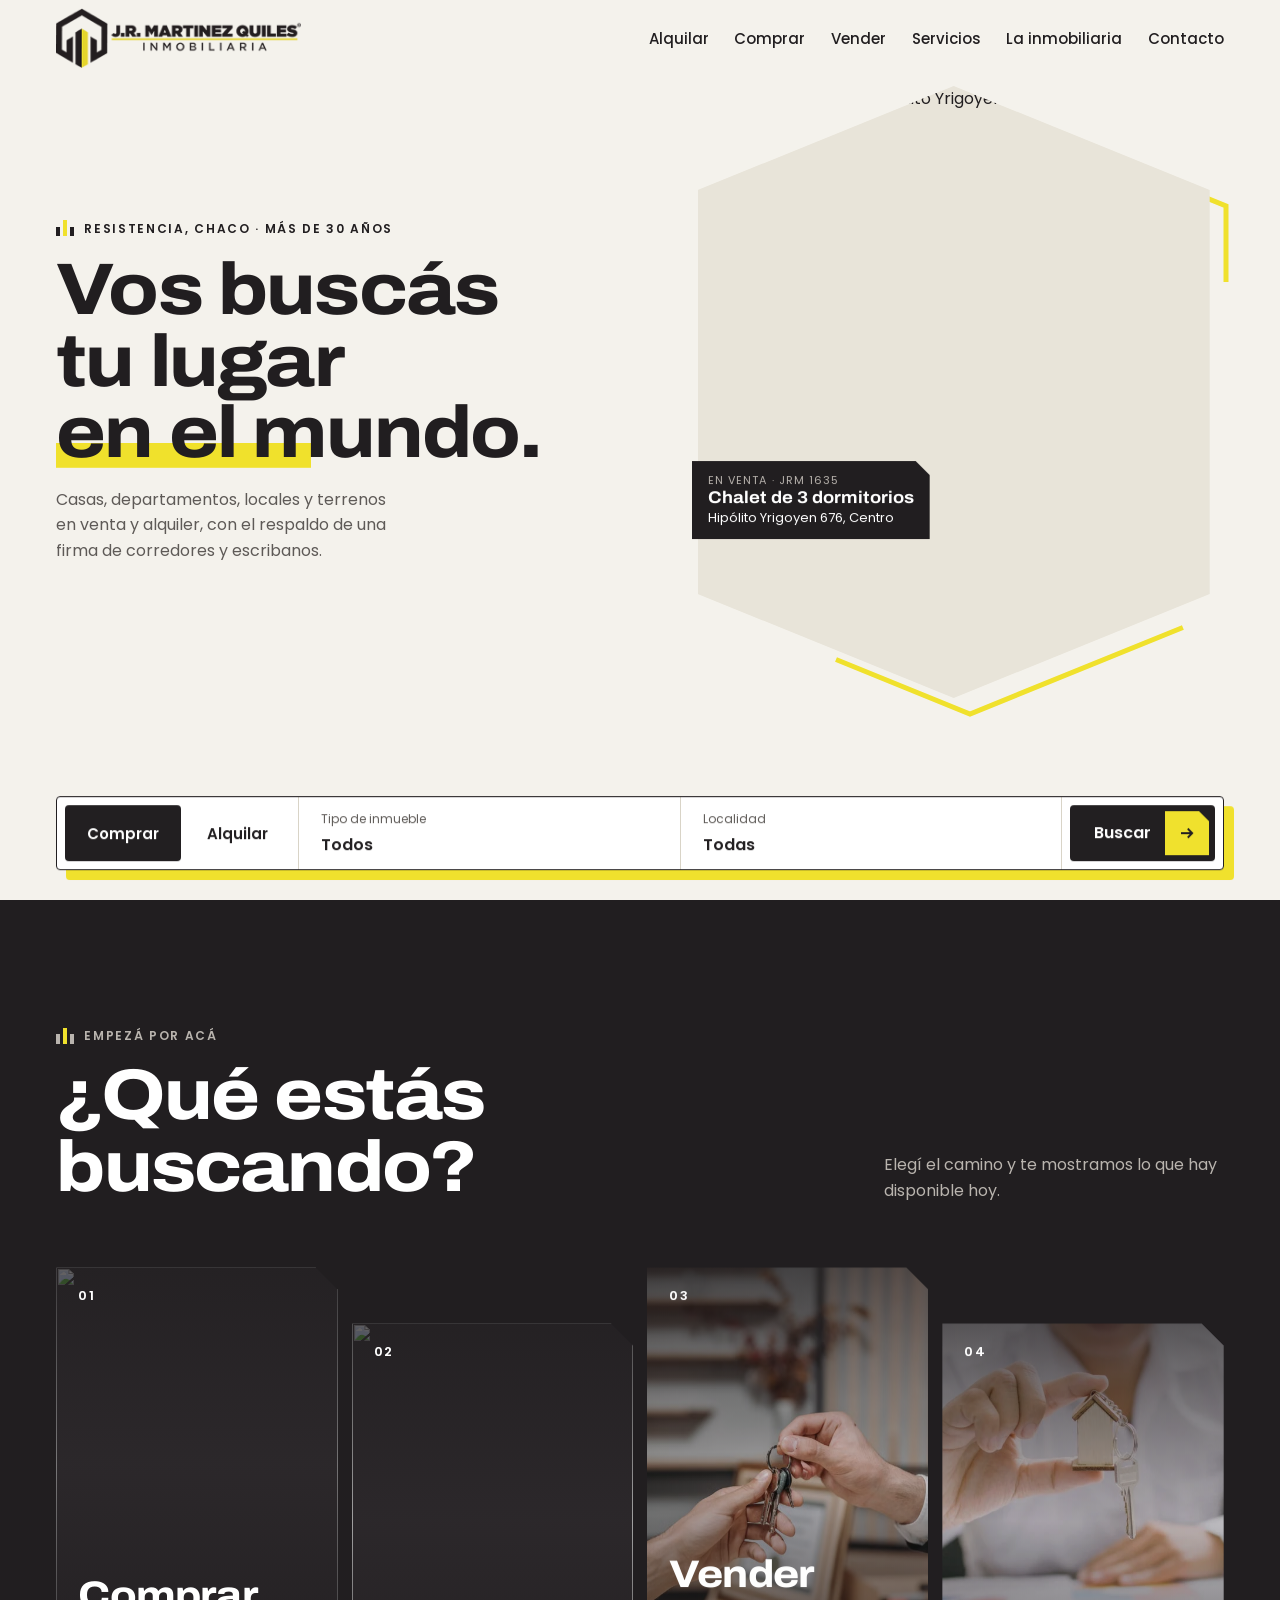
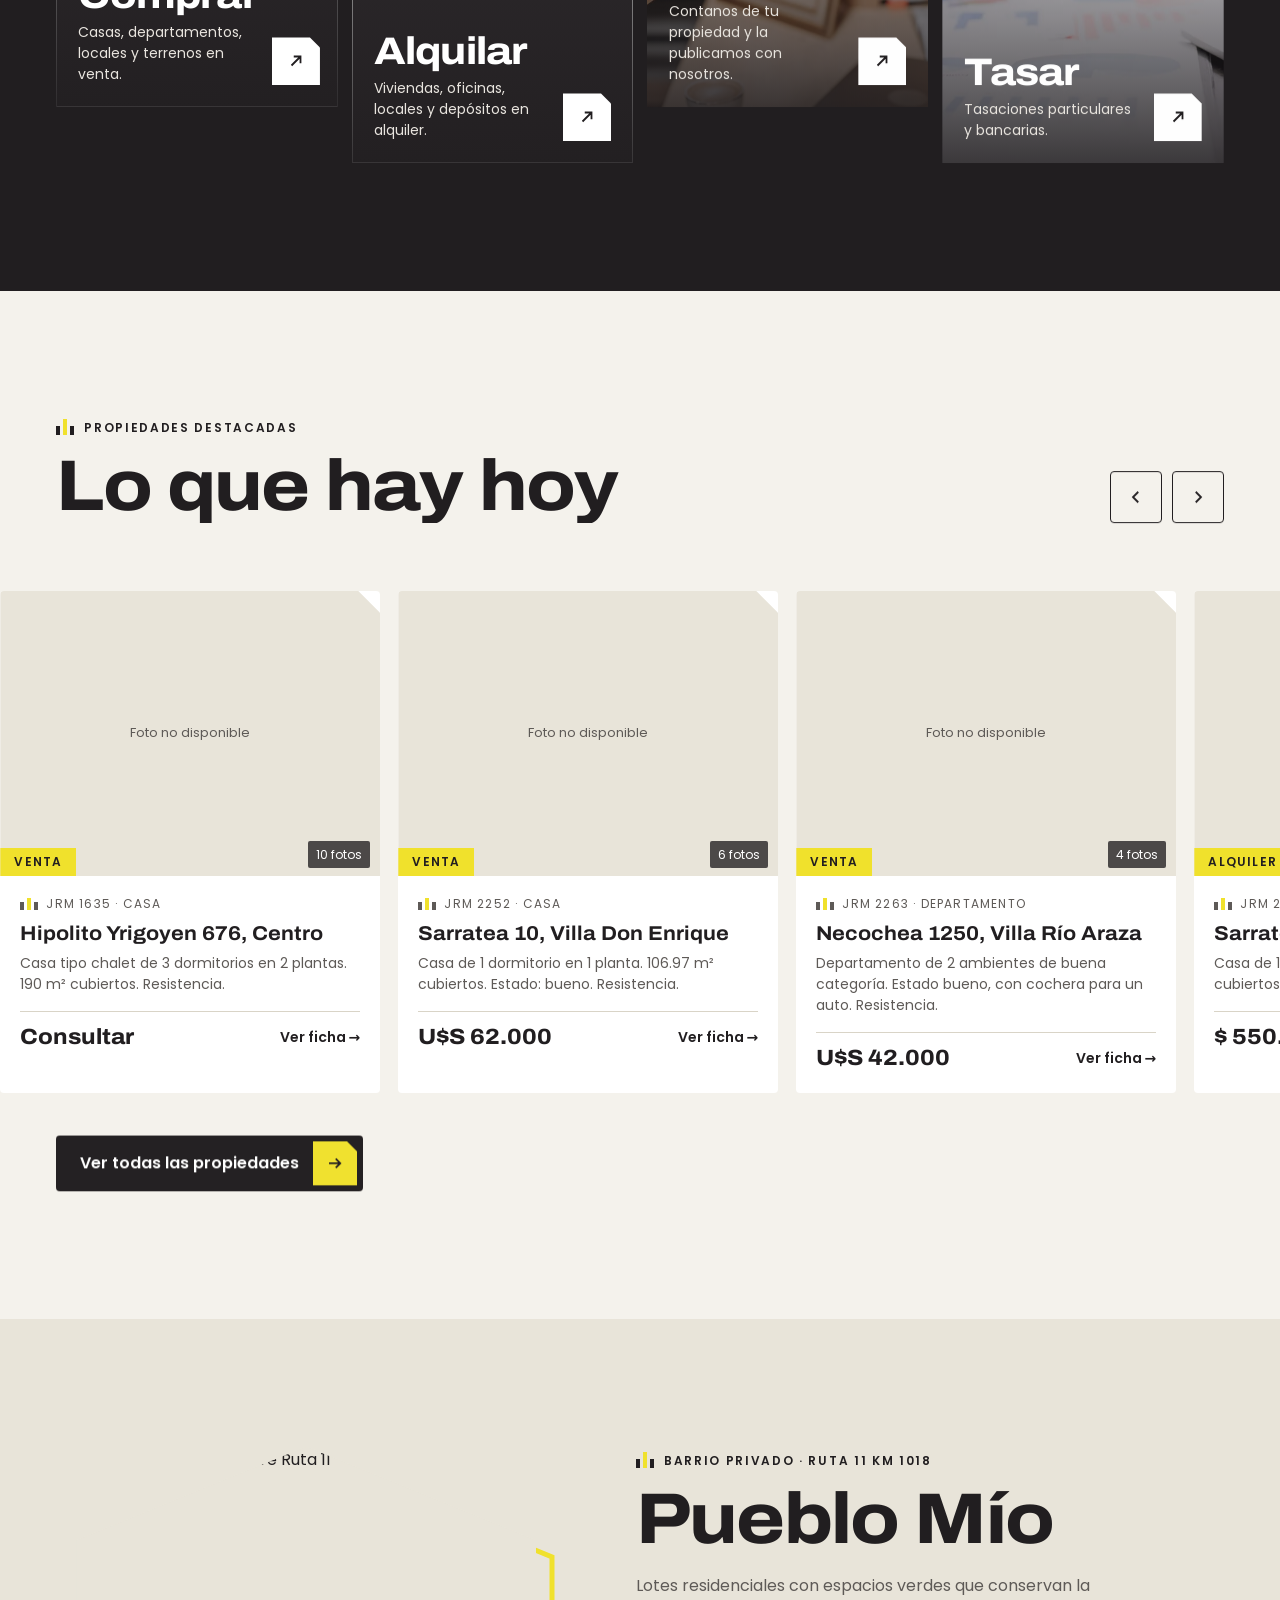
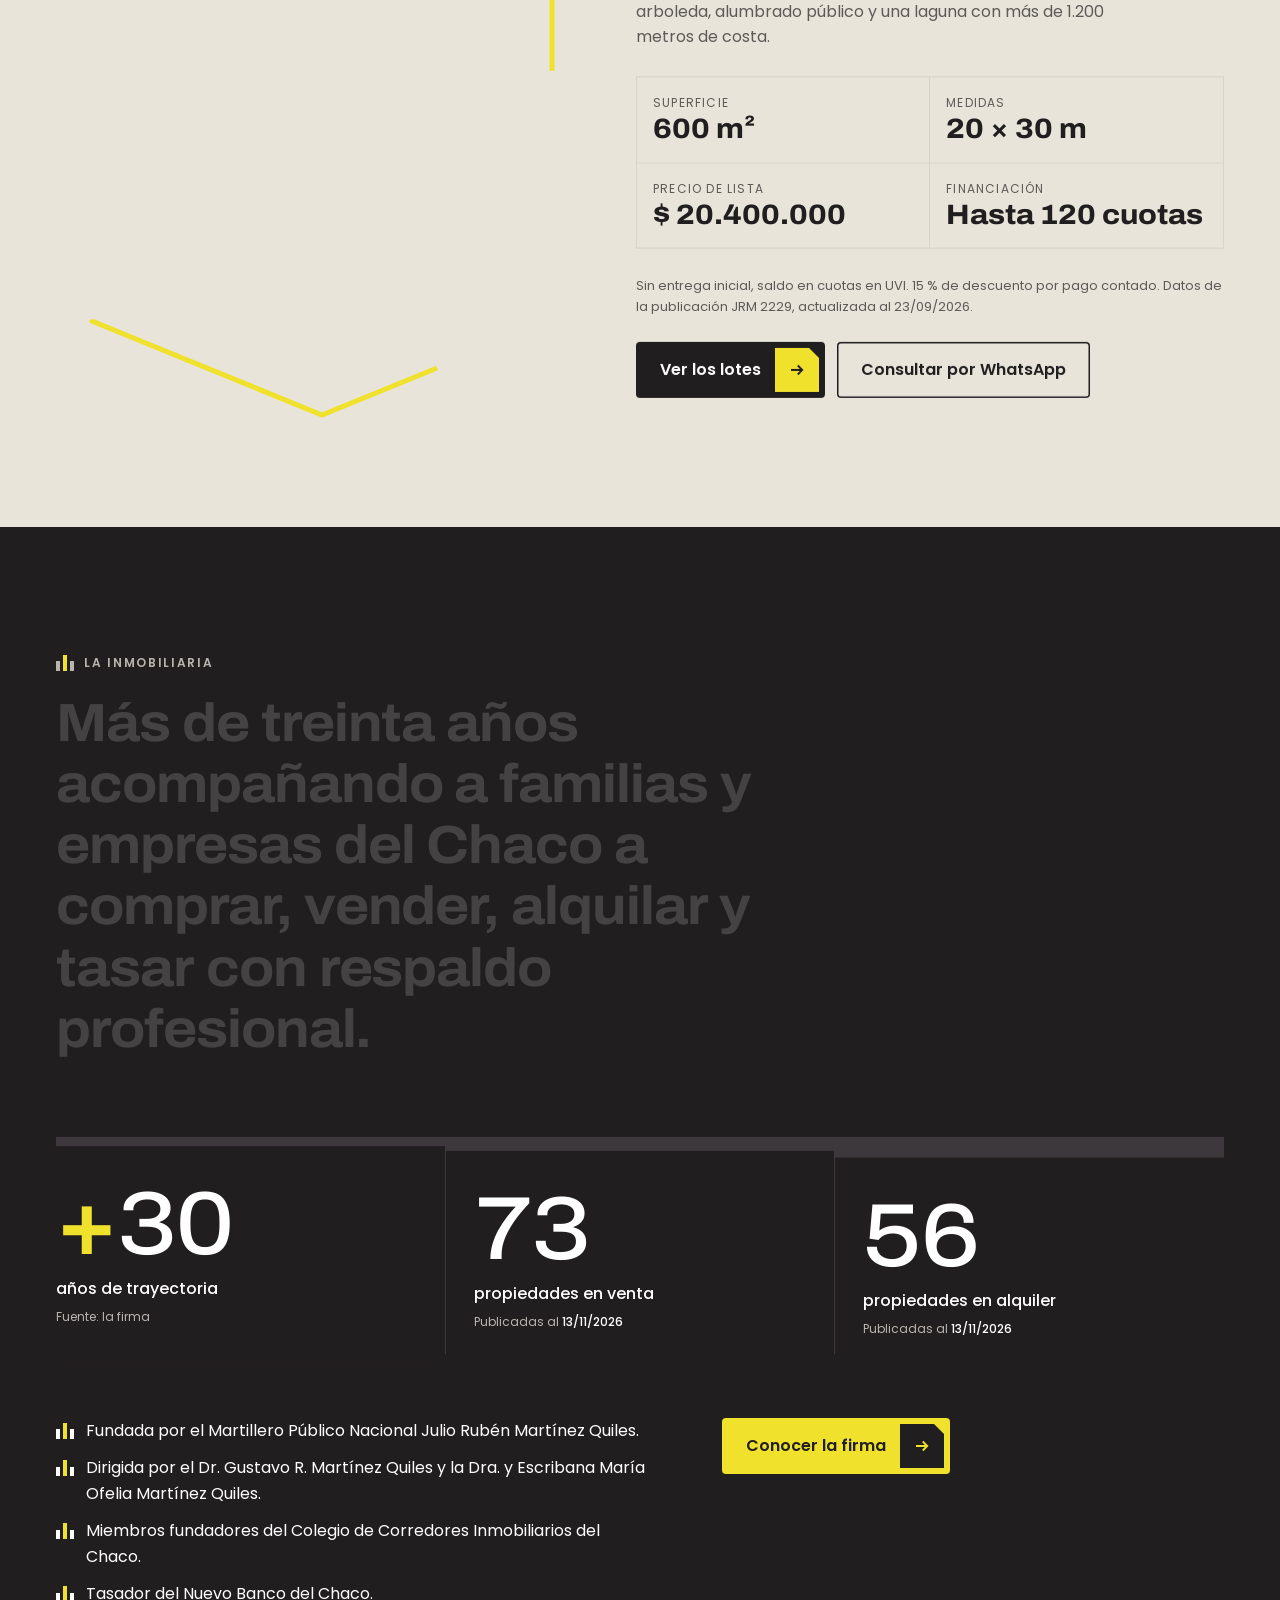
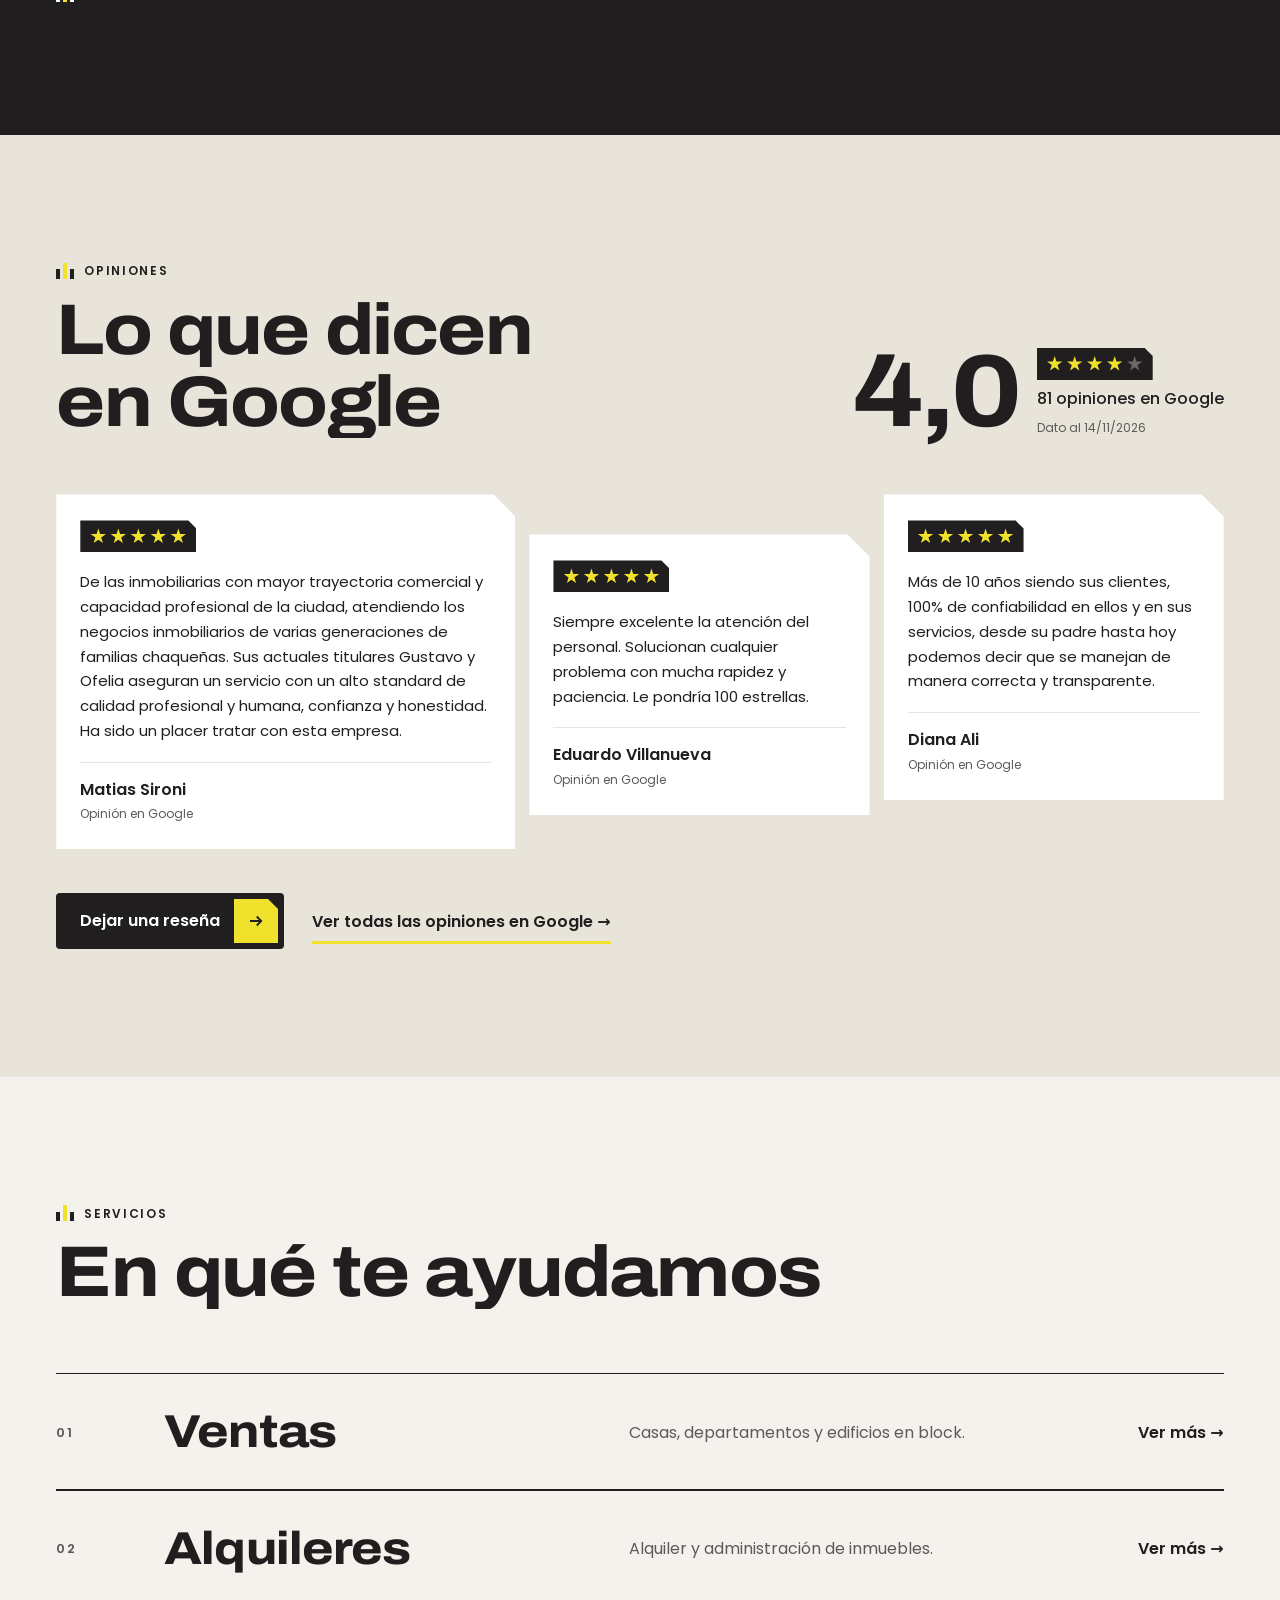
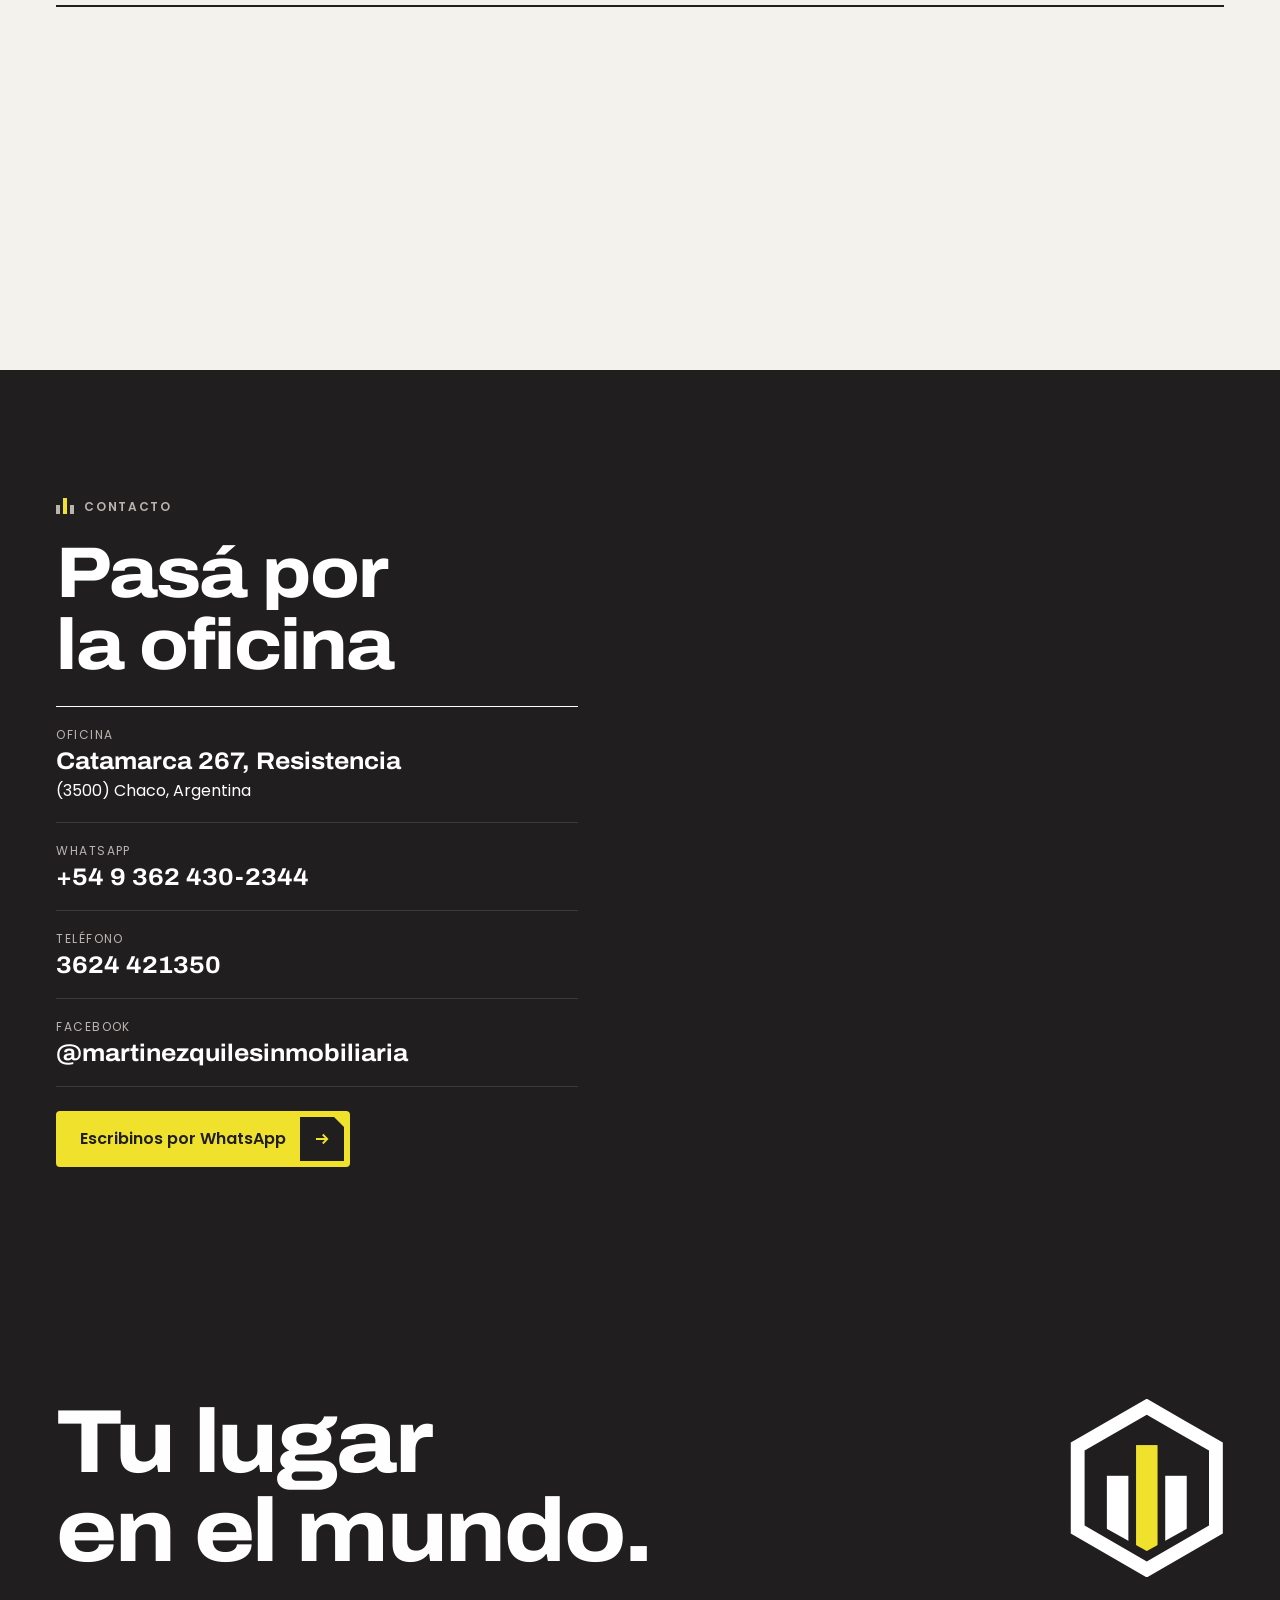
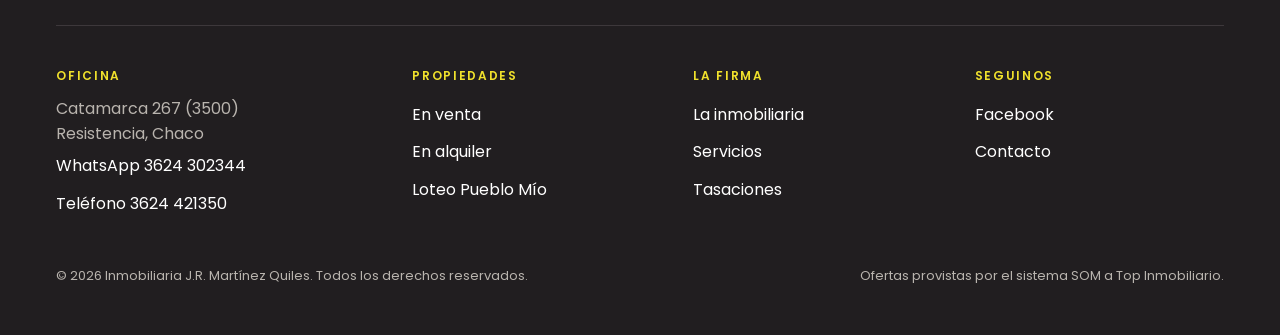
==== commit 4a47b914: "fix: foto de la portada completa en celular" ====
--- a/index.html
+++ b/index.html
@@ -20,7 +20,7 @@
 <link rel="preload" href="fonts/archivo-var.woff2" as="font" type="font/woff2" crossorigin>
 <link rel="preload" href="fonts/poppins-400.woff2" as="font" type="font/woff2" crossorigin>
 <link rel="stylesheet" href="vendor/lenis.css">
-<link rel="stylesheet" href="css/sitio.css?v=20261116a">
+<link rel="stylesheet" href="css/sitio.css?v=20261116b">
 <script>document.documentElement.className=document.documentElement.className.replace('no-js','js');</script>
 <!-- Google Analytics 4 (G-5YYN19STQM): se activa al publicar, cuando el cliente confirme que mantiene esa propiedad. Ver LEEME. -->
 <script type="application/ld+json">{"@context":"https://schema.org","@type":"RealEstateAgent","name":"J.R. Martínez Quiles Inmobiliaria","url":"https://inmobiliariamartinezquiles.com.ar/","image":"https://inmobiliariamartinezquiles.com.ar/img/og-imagen.png","telephone":"+54 362 442-1350","address":{"@type":"PostalAddress","streetAddress":"Catamarca 267","addressLocality":"Resistencia","addressRegion":"Chaco","postalCode":"3500","addressCountry":"AR"},"areaServed":"Chaco, Argentina","sameAs":["https://www.facebook.com/martinezquilesinmobiliaria/"]}</script>
@@ -336,8 +336,8 @@
 <script src="vendor/ScrollTrigger.min.js" defer></script>
 <script src="vendor/SplitText.min.js" defer></script>
 <script src="vendor/lenis.min.js" defer></script>
-<script src="data/propiedades.js?v=20261116a" defer></script>
-<script src="js/catalogo.js?v=20261116a" defer></script>
-<script src="js/main.js?v=20261116a" defer></script>
+<script src="data/propiedades.js?v=20261116b" defer></script>
+<script src="js/catalogo.js?v=20261116b" defer></script>
+<script src="js/main.js?v=20261116b" defer></script>
 </body>
 </html>
--- a/css/sitio.css
+++ b/css/sitio.css
@@ -130,7 +130,7 @@
 .linea{display:block;overflow:hidden;padding-bottom:.12em;margin-bottom:-.12em}
 .linea__in{display:block}
 .portada__bajada{max-width:34ch;color:var(--muted);font-size:clamp(15px,1.25vw,18px)}
-.portada__foto{position:relative;justify-self:center;width:min(80vw,560px);aspect-ratio:5/6;margin-bottom:-14%}
+.portada__foto{position:relative;justify-self:center;width:min(80vw,560px);aspect-ratio:5/6;margin-bottom:36px}
 .hex{position:relative}
 .hex .marco{position:absolute;inset:0;clip-path:var(--hex);overflow:hidden;background:var(--stone)}
 .hex .marco img{width:100%;height:112%;object-fit:cover}
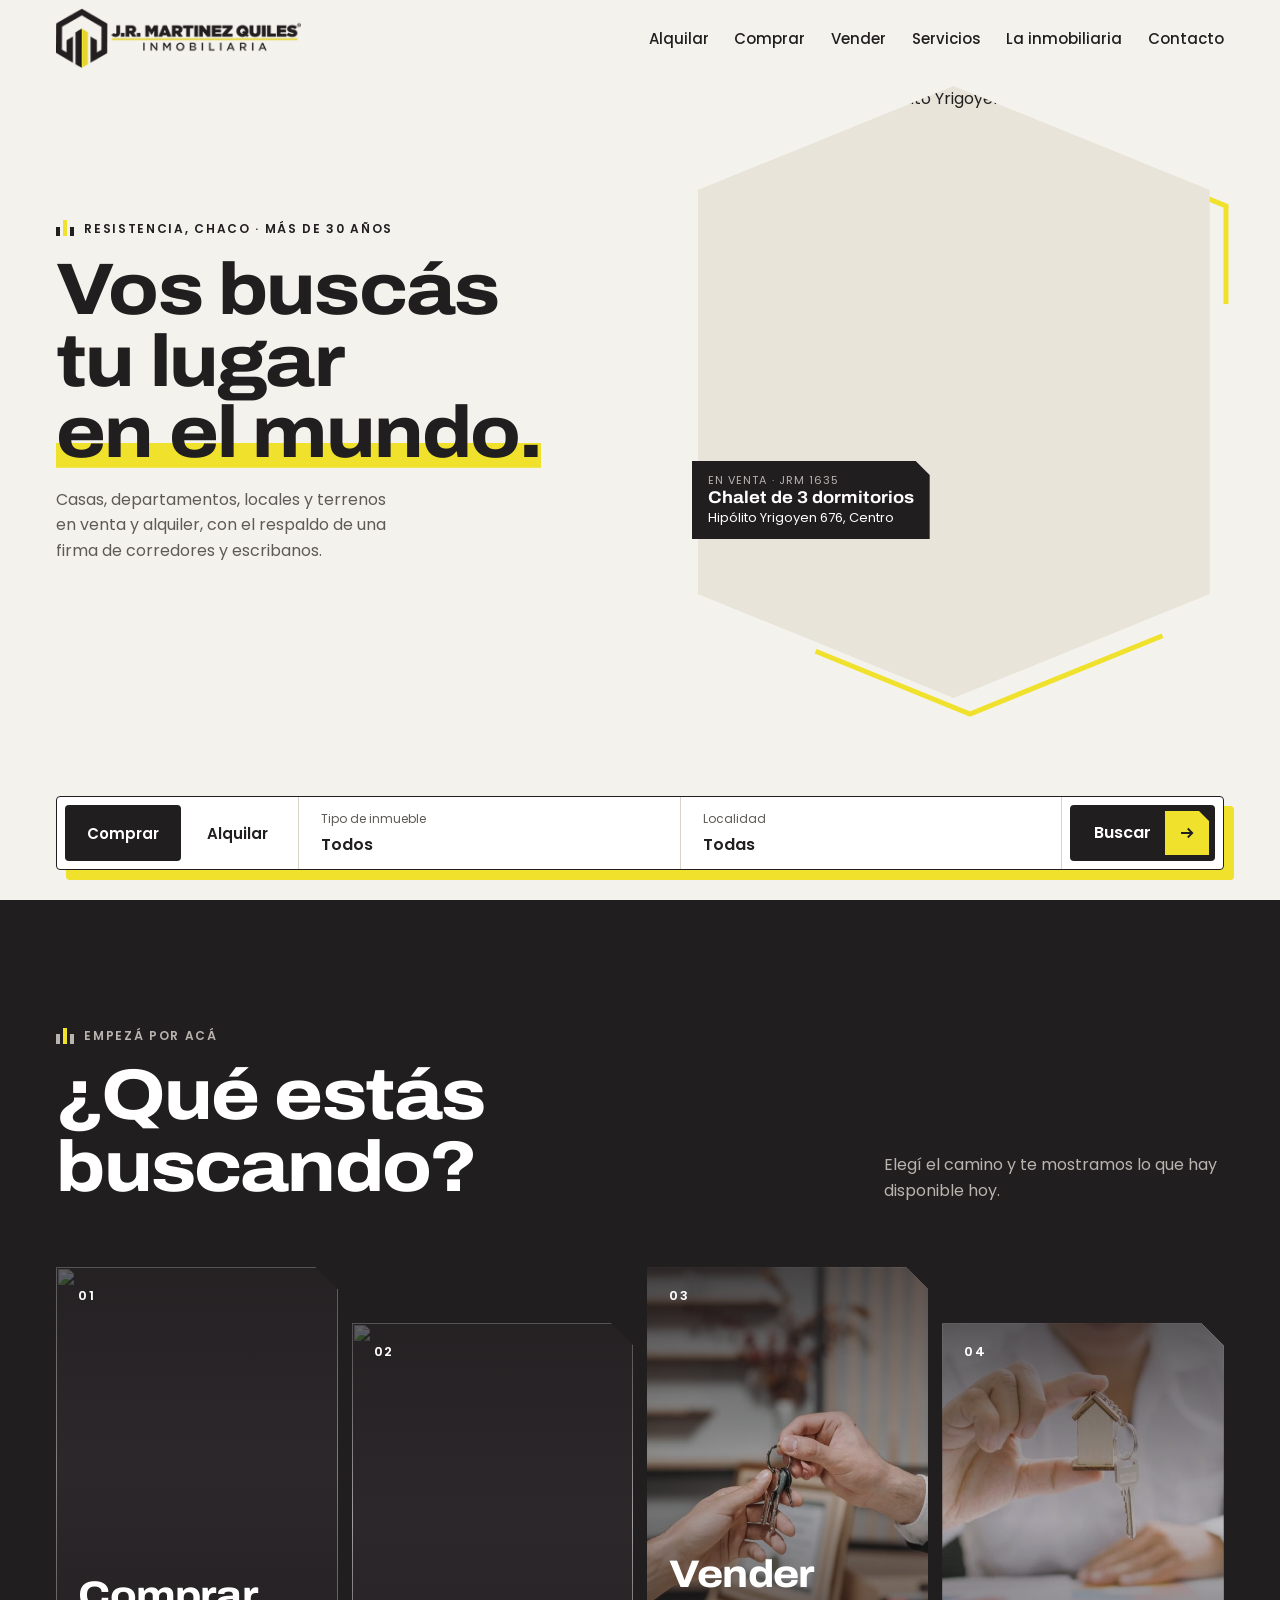
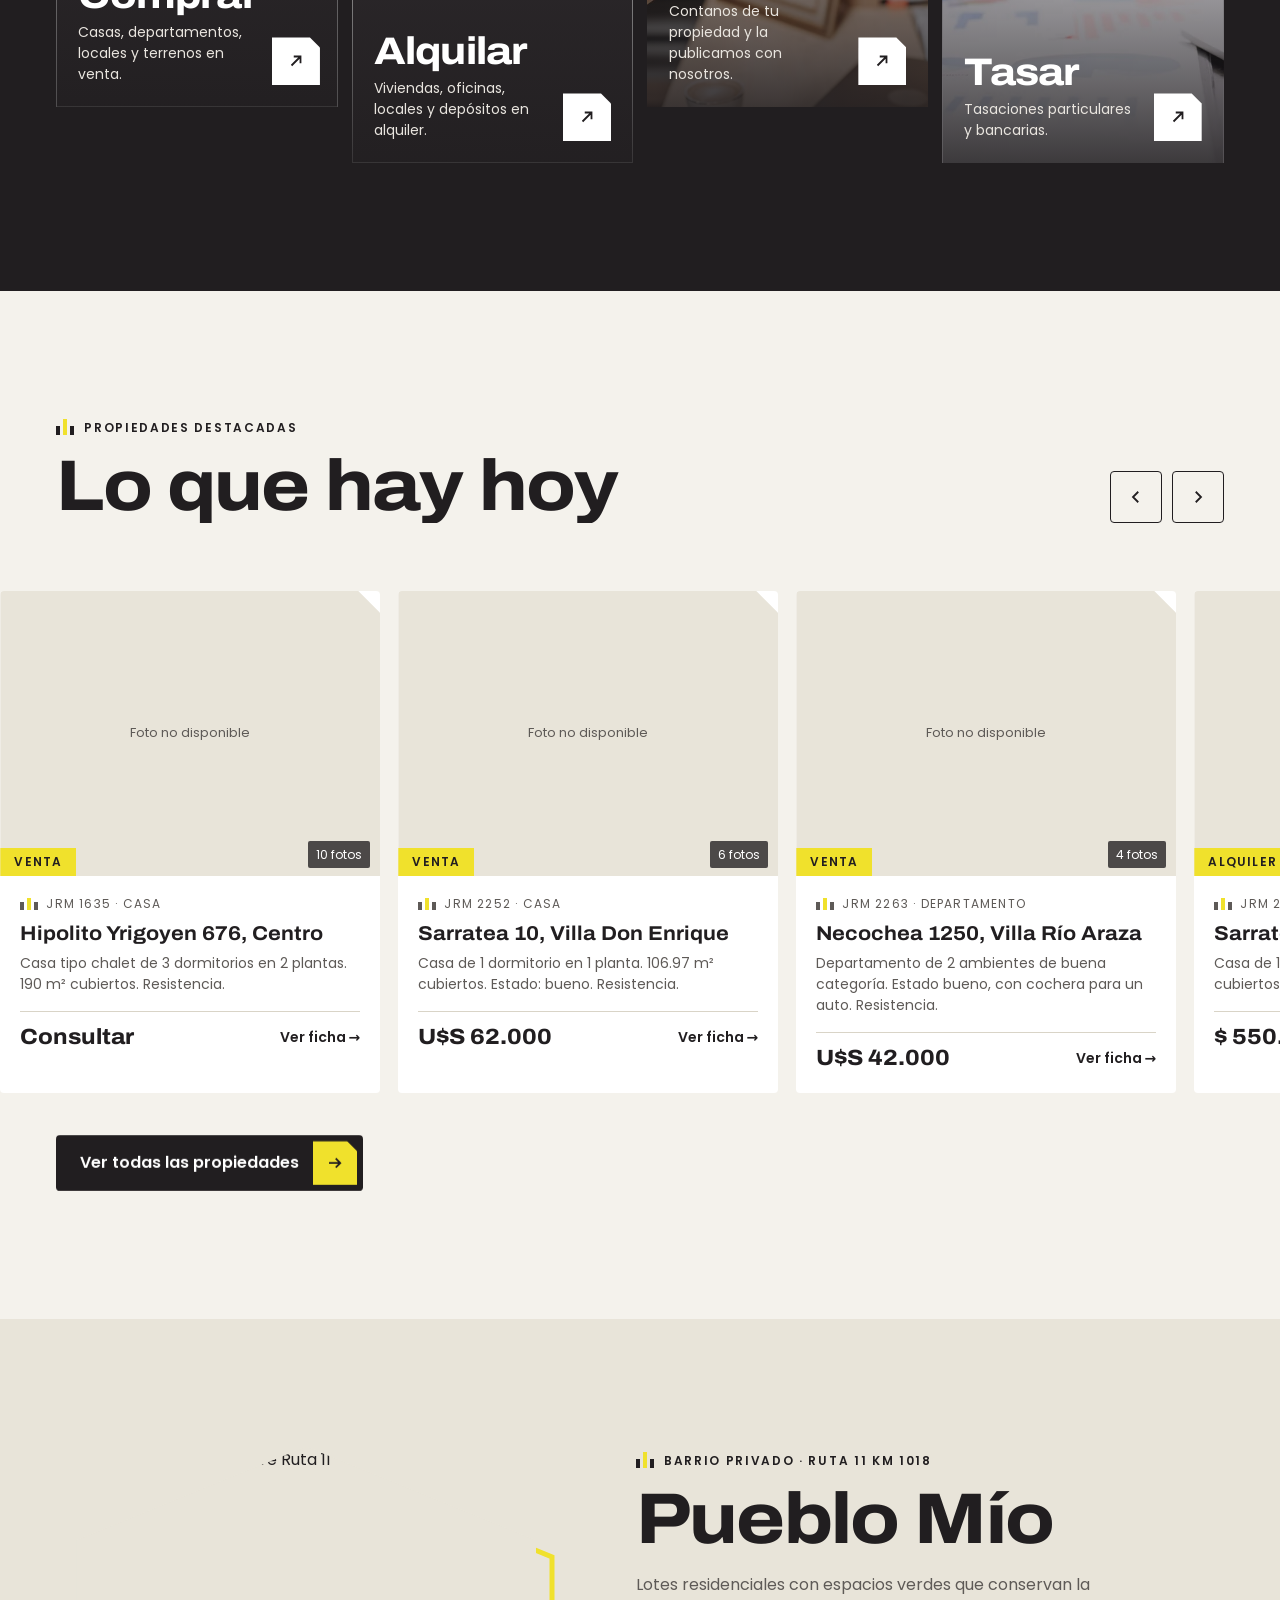
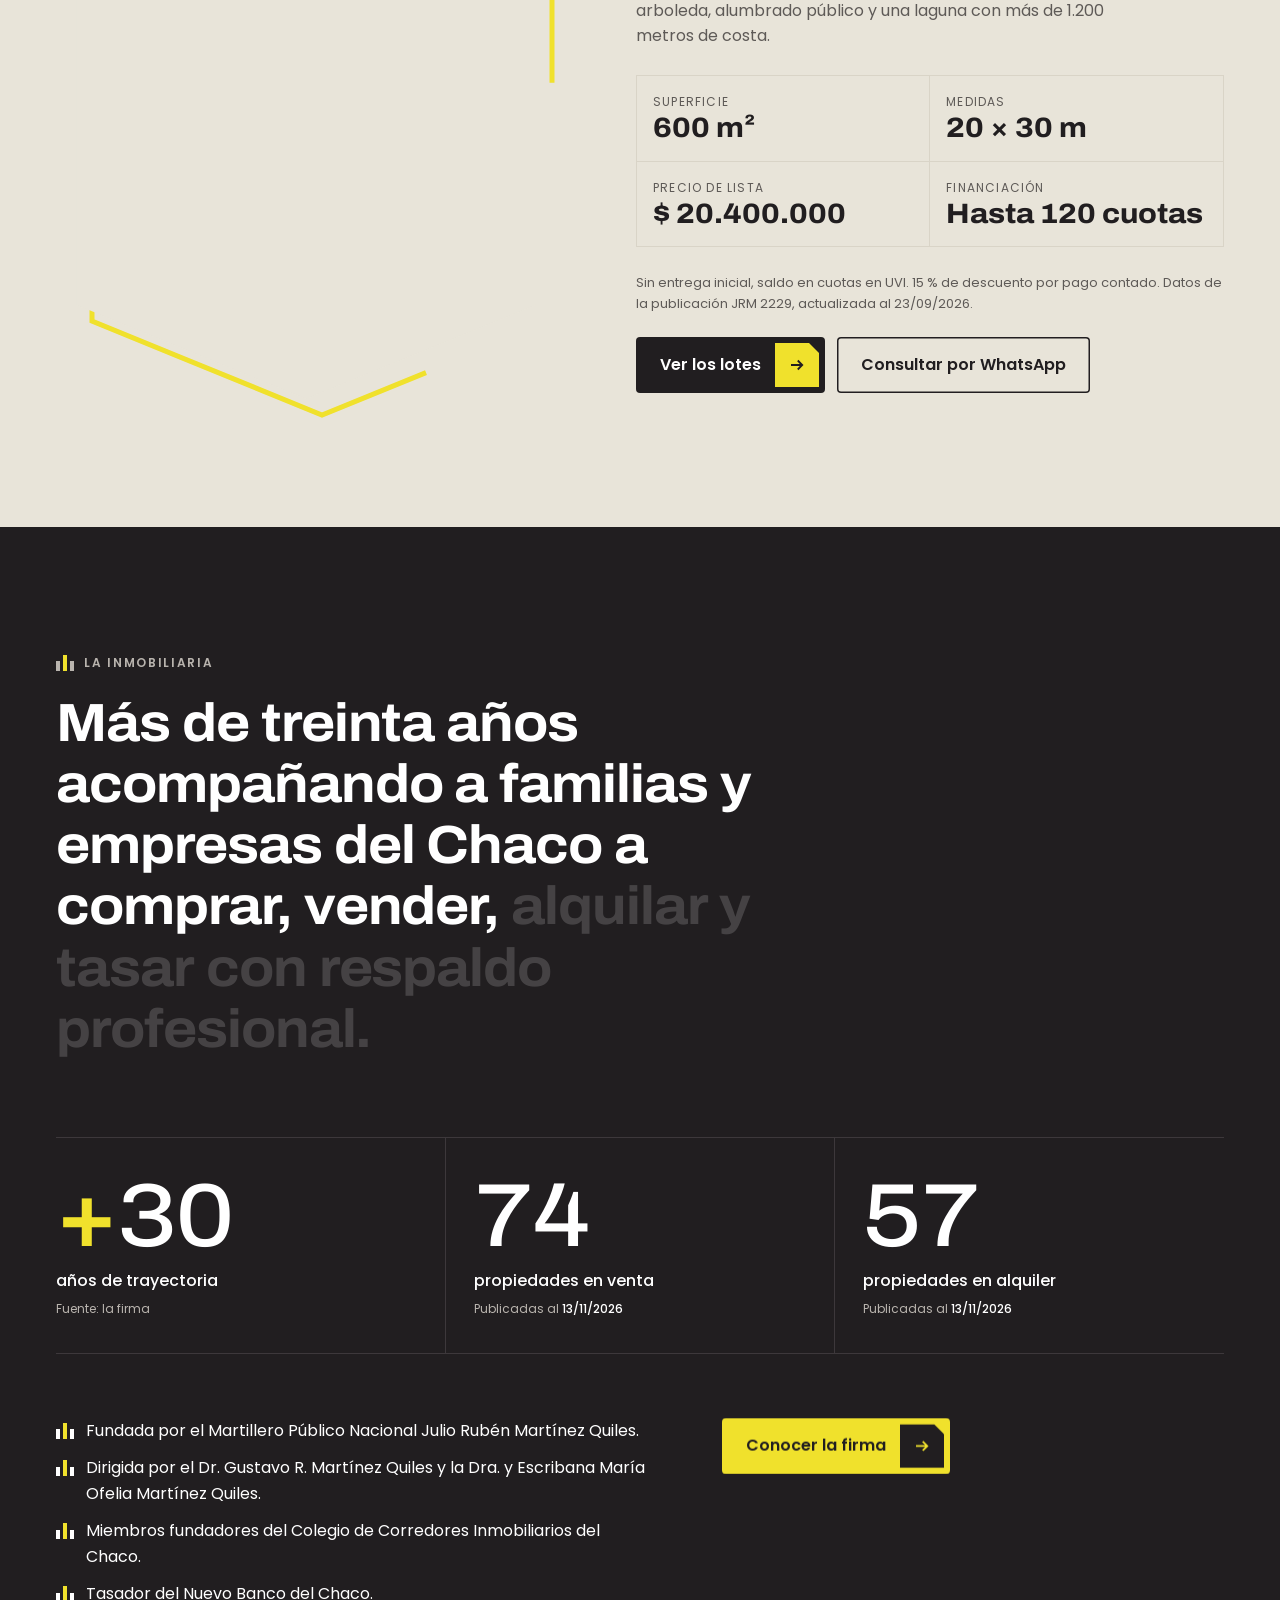
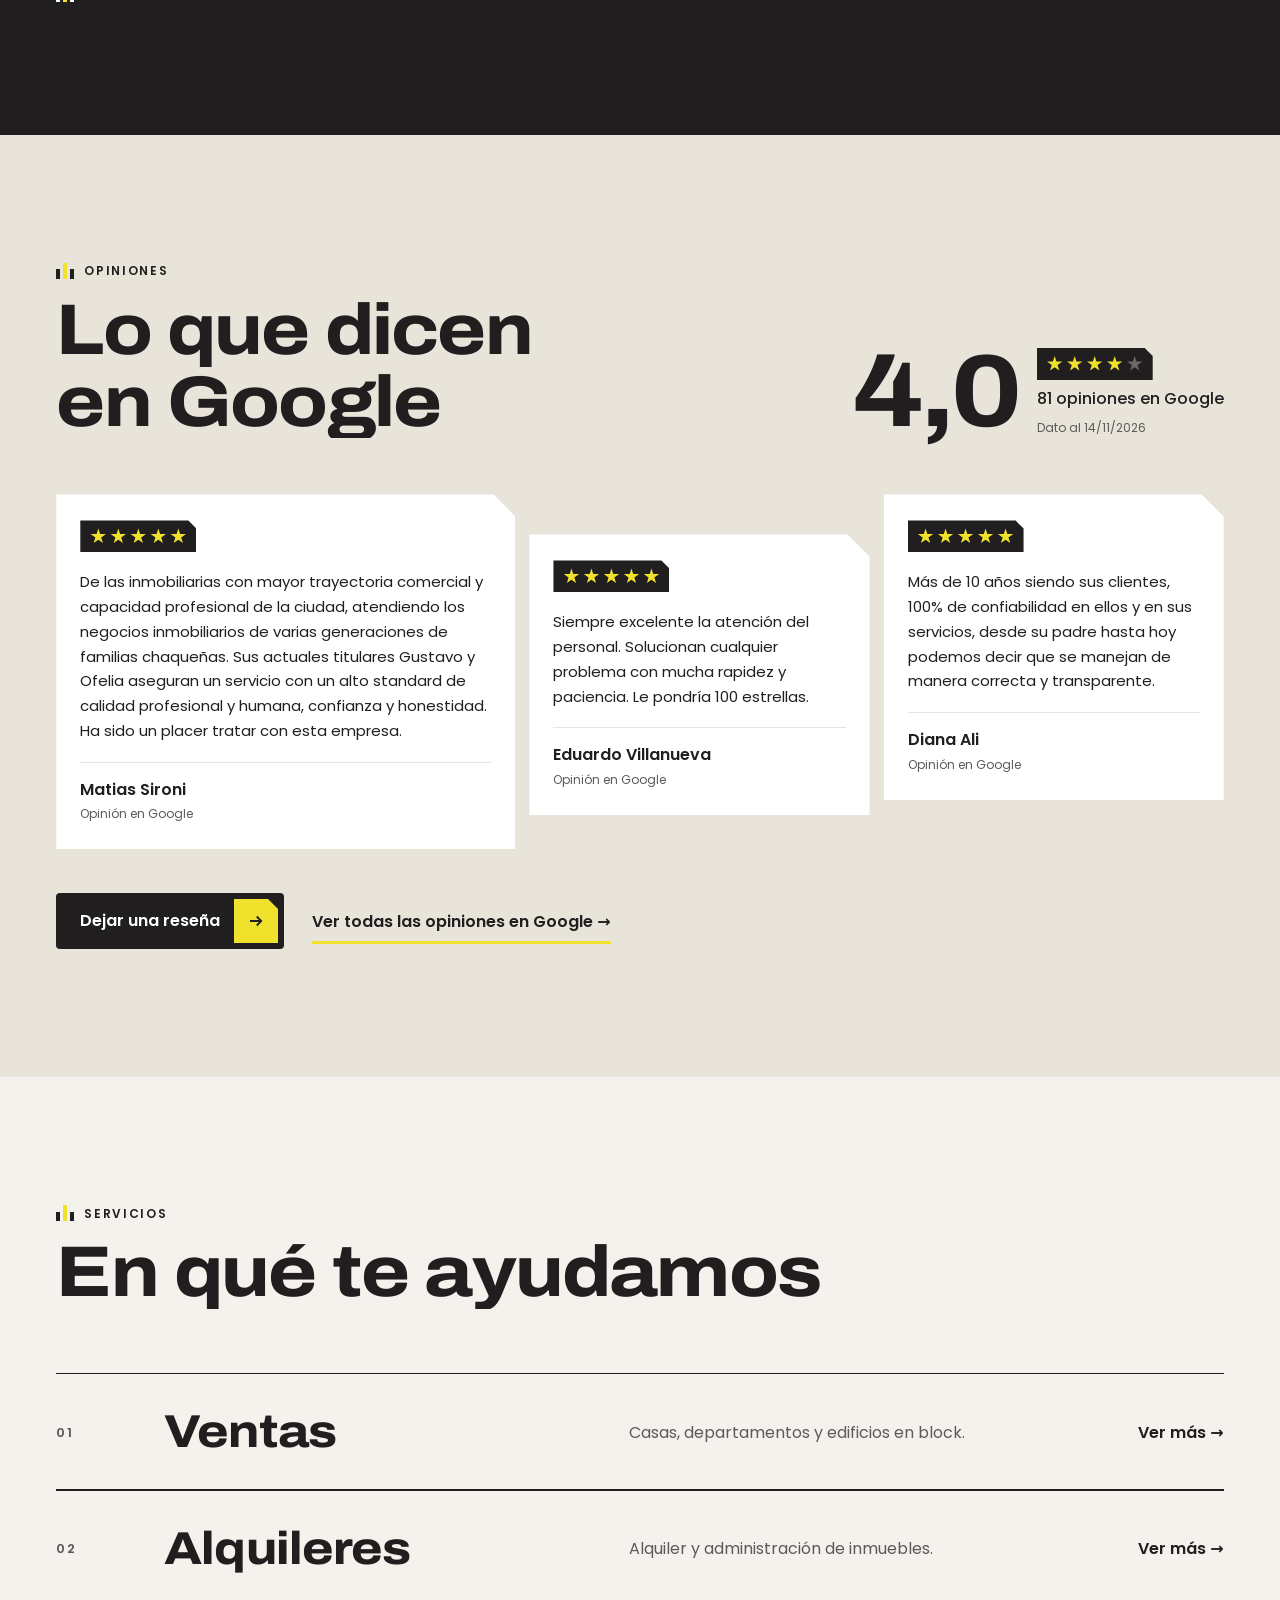
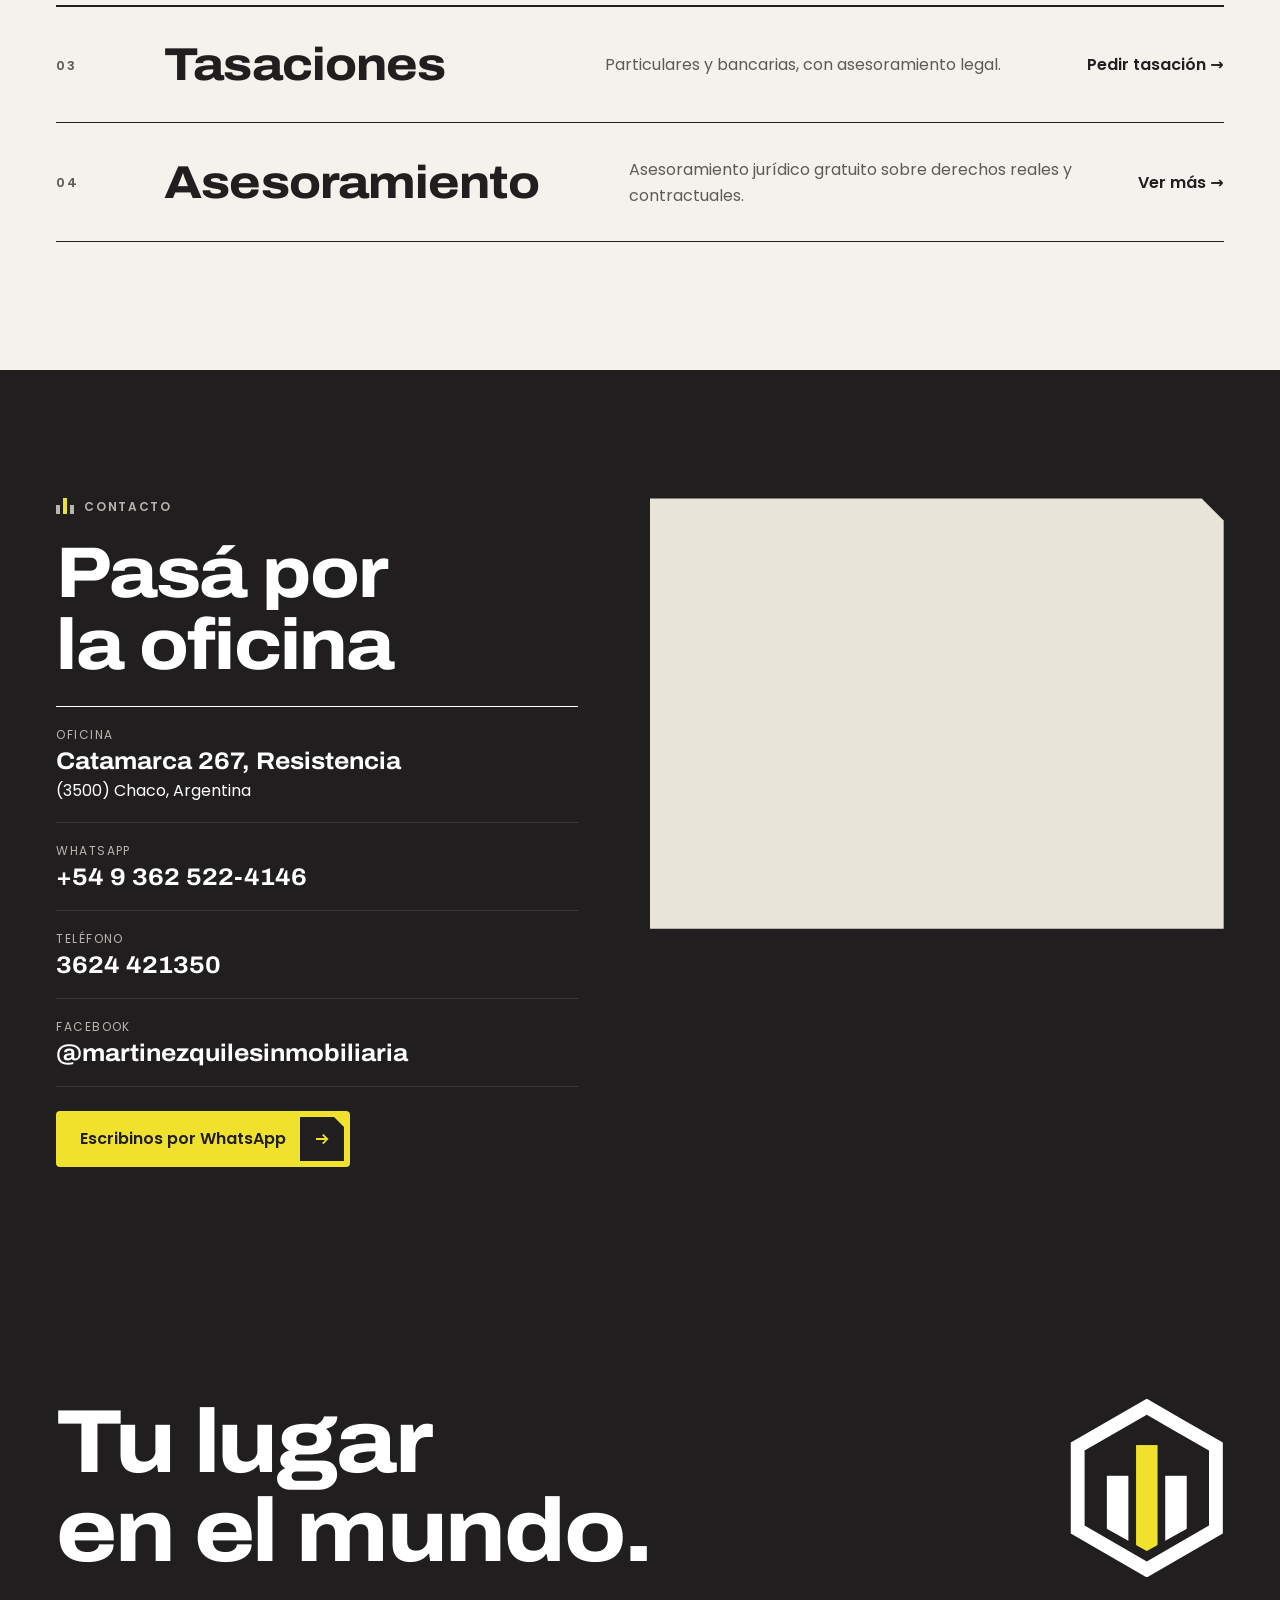
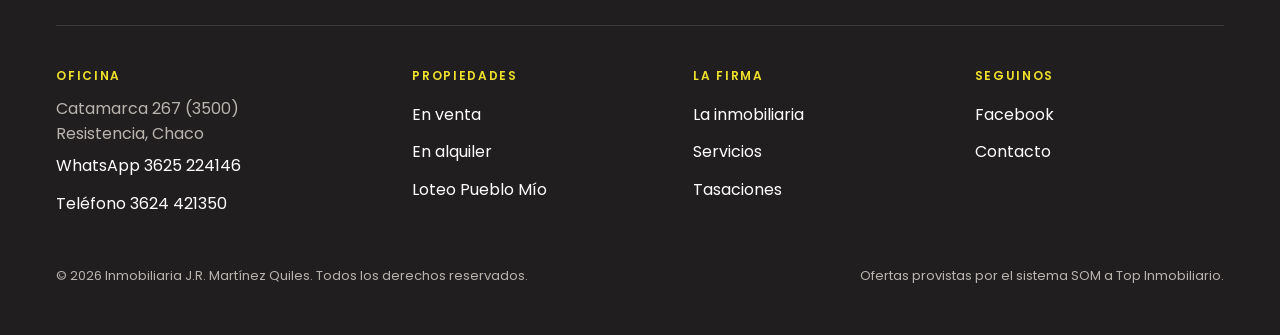
==== commit 7f89b399: "fix: número de WhatsApp actualizado a 362 522-4146" ====
--- a/index.html
+++ b/index.html
@@ -20,7 +20,7 @@
 <link rel="preload" href="fonts/archivo-var.woff2" as="font" type="font/woff2" crossorigin>
 <link rel="preload" href="fonts/poppins-400.woff2" as="font" type="font/woff2" crossorigin>
 <link rel="stylesheet" href="vendor/lenis.css">
-<link rel="stylesheet" href="css/sitio.css?v=20261116b">
+<link rel="stylesheet" href="css/sitio.css?v=20261116c">
 <script>document.documentElement.className=document.documentElement.className.replace('no-js','js');</script>
 <!-- Google Analytics 4 (G-5YYN19STQM): se activa al publicar, cuando el cliente confirme que mantiene esa propiedad. Ver LEEME. -->
 <script type="application/ld+json">{"@context":"https://schema.org","@type":"RealEstateAgent","name":"J.R. Martínez Quiles Inmobiliaria","url":"https://inmobiliariamartinezquiles.com.ar/","image":"https://inmobiliariamartinezquiles.com.ar/img/og-imagen.png","telephone":"+54 362 442-1350","address":{"@type":"PostalAddress","streetAddress":"Catamarca 267","addressLocality":"Resistencia","addressRegion":"Chaco","postalCode":"3500","addressCountry":"AR"},"areaServed":"Chaco, Argentina","sameAs":["https://www.facebook.com/martinezquilesinmobiliaria/"]}</script>
@@ -53,7 +53,7 @@
   </nav>
   <div class="menu__pie">
     <span>Catamarca 267, Resistencia, Chaco</span>
-    <a href="https://wa.me/5493624302344?text=Hola%2C%20les%20escribo%20desde%20el%20men%C3%BA%20de%20la%20web.%20Quiero%20hacer%20una%20consulta." target="_blank" rel="noopener">WhatsApp 3624 302344</a>
+    <a href="https://wa.me/5493625224146?text=Hola%2C%20les%20escribo%20desde%20el%20men%C3%BA%20de%20la%20web.%20Quiero%20hacer%20una%20consulta." target="_blank" rel="noopener">WhatsApp 3625 224146</a>
   </div>
 </div>
 <!-- ===== FIN Cabecera ===== -->
@@ -139,7 +139,7 @@
       </div>
     </div>
     <div class="carril" data-carril data-destacadas tabindex="0" aria-label="Propiedades destacadas, deslizá para ver más">
-      <noscript><p>Para ver el catálogo activá JavaScript o escribinos por WhatsApp al 3624 302344.</p></noscript>
+      <noscript><p>Para ver el catálogo activá JavaScript o escribinos por WhatsApp al 3625 224146.</p></noscript>
     </div>
     <p style="margin-top:20px" data-reveal><a class="btn " href="propiedades.html" data-magnetic>Ver todas las propiedades <span class="btn__flecha"><svg viewBox="0 0 24 24" fill="none" stroke="currentColor" stroke-width="2.4" aria-hidden="true"><path d="M4 12h15M13 6l6 6-6 6"/></svg></span></a></p>
   </div>
@@ -164,7 +164,7 @@
         <div><dt>Financiación</dt><dd>Hasta 120 cuotas</dd></div>
       </dl>
       <p class="form__nota" data-reveal style="margin-bottom:22px">Sin entrega inicial, saldo en cuotas en UVI. 15 % de descuento por pago contado. Datos de la publicación JRM 2229, actualizada al 23/09/2026.</p>
-      <p data-reveal style="display:flex;flex-wrap:wrap;gap:12px"><a class="btn " href="propiedades.html?q=pueblo+mio" data-magnetic>Ver los lotes <span class="btn__flecha"><svg viewBox="0 0 24 24" fill="none" stroke="currentColor" stroke-width="2.4" aria-hidden="true"><path d="M4 12h15M13 6l6 6-6 6"/></svg></span></a><a class="btn btn--linea" target="_blank" rel="noopener" href="https://wa.me/5493624302344?text=Hola%2C%20quiero%20informaci%C3%B3n%20del%20loteo%20Pueblo%20M%C3%ADo%20(Ruta%2011%20km%201018).">Consultar por WhatsApp</a></p>
+      <p data-reveal style="display:flex;flex-wrap:wrap;gap:12px"><a class="btn " href="propiedades.html?q=pueblo+mio" data-magnetic>Ver los lotes <span class="btn__flecha"><svg viewBox="0 0 24 24" fill="none" stroke="currentColor" stroke-width="2.4" aria-hidden="true"><path d="M4 12h15M13 6l6 6-6 6"/></svg></span></a><a class="btn btn--linea" target="_blank" rel="noopener" href="https://wa.me/5493625224146?text=Hola%2C%20quiero%20informaci%C3%B3n%20del%20loteo%20Pueblo%20M%C3%ADo%20(Ruta%2011%20km%201018).">Consultar por WhatsApp</a></p>
     </div>
   </div>
 </section>
@@ -264,11 +264,11 @@
       <div data-reveal>
       <div class="datos-contacto">
         <a href="https://www.google.com/maps/search/?api=1&query=Catamarca+267,+Resistencia,+Chaco" target="_blank" rel="noopener"><small>Oficina</small><b>Catamarca 267, Resistencia</b><span>(3500) Chaco, Argentina</span></a>
-        <a href="https://wa.me/5493624302344?text=Hola%2C%20les%20escribo%20desde%20la%20secci%C3%B3n%20de%20contacto%20de%20la%20web." target="_blank" rel="noopener"><small>WhatsApp</small><b>+54 9 362 430-2344</b></a>
+        <a href="https://wa.me/5493625224146?text=Hola%2C%20les%20escribo%20desde%20la%20secci%C3%B3n%20de%20contacto%20de%20la%20web." target="_blank" rel="noopener"><small>WhatsApp</small><b>+54 9 362 522-4146</b></a>
         <a href="tel:+543624421350"><small>Teléfono</small><b>3624 421350</b></a>
         <a href="https://www.facebook.com/martinezquilesinmobiliaria/" target="_blank" rel="noopener"><small>Facebook</small><b>@martinezquilesinmobiliaria</b></a>
       </div></div>
-      <p data-reveal><a class="btn " href="https://wa.me/5493624302344?text=Hola%2C%20vi%20la%20web%20de%20la%20inmobiliaria%20y%20quiero%20hacer%20una%20consulta." target="_blank" rel="noopener" data-magnetic>Escribinos por WhatsApp <span class="btn__flecha"><svg viewBox="0 0 24 24" fill="none" stroke="currentColor" stroke-width="2.4" aria-hidden="true"><path d="M4 12h15M13 6l6 6-6 6"/></svg></span></a></p>
+      <p data-reveal><a class="btn " href="https://wa.me/5493625224146?text=Hola%2C%20vi%20la%20web%20de%20la%20inmobiliaria%20y%20quiero%20hacer%20una%20consulta." target="_blank" rel="noopener" data-magnetic>Escribinos por WhatsApp <span class="btn__flecha"><svg viewBox="0 0 24 24" fill="none" stroke="currentColor" stroke-width="2.4" aria-hidden="true"><path d="M4 12h15M13 6l6 6-6 6"/></svg></span></a></p>
     </div>
     <div class="mapa" data-reveal><iframe src="https://www.google.com/maps?q=J.R.+Martinez+Quiles+Inmobiliaria,+Catamarca+267,+Resistencia,+Chaco&z=16&output=embed" title="Mapa de la oficina: Catamarca 267, Resistencia" loading="lazy" referrerpolicy="no-referrer-when-downgrade" allowfullscreen></iframe></div>
   </div>
@@ -291,7 +291,7 @@
       <div>
         <h2>Oficina</h2>
         <p>Catamarca 267 (3500)<br>Resistencia, Chaco</p>
-        <a href="https://wa.me/5493624302344?text=Hola%2C%20les%20escribo%20desde%20la%20web%20de%20la%20inmobiliaria." target="_blank" rel="noopener">WhatsApp 3624 302344</a>
+        <a href="https://wa.me/5493625224146?text=Hola%2C%20les%20escribo%20desde%20la%20web%20de%20la%20inmobiliaria." target="_blank" rel="noopener">WhatsApp 3625 224146</a>
         <a href="tel:+543624421350">Teléfono 3624 421350</a>
       </div>
       <div>
@@ -321,7 +321,7 @@
 <!-- ===== FIN Pie ===== -->
 
 <div class="barra-movil">
-  <a href="https://wa.me/5493624302344?text=Hola%2C%20les%20escribo%20desde%20la%20web.%20Quiero%20hacer%20una%20consulta." target="_blank" rel="noopener">WhatsApp</a>
+  <a href="https://wa.me/5493625224146?text=Hola%2C%20les%20escribo%20desde%20la%20web.%20Quiero%20hacer%20una%20consulta." target="_blank" rel="noopener">WhatsApp</a>
   <a href="propiedades.html">Ver propiedades</a>
 </div>
 <div class="cursor" aria-hidden="true">Arrastrá</div>
@@ -336,8 +336,8 @@
 <script src="vendor/ScrollTrigger.min.js" defer></script>
 <script src="vendor/SplitText.min.js" defer></script>
 <script src="vendor/lenis.min.js" defer></script>
-<script src="data/propiedades.js?v=20261116b" defer></script>
-<script src="js/catalogo.js?v=20261116b" defer></script>
-<script src="js/main.js?v=20261116b" defer></script>
+<script src="data/propiedades.js?v=20261116c" defer></script>
+<script src="js/catalogo.js?v=20261116c" defer></script>
+<script src="js/main.js?v=20261116c" defer></script>
 </body>
 </html>
